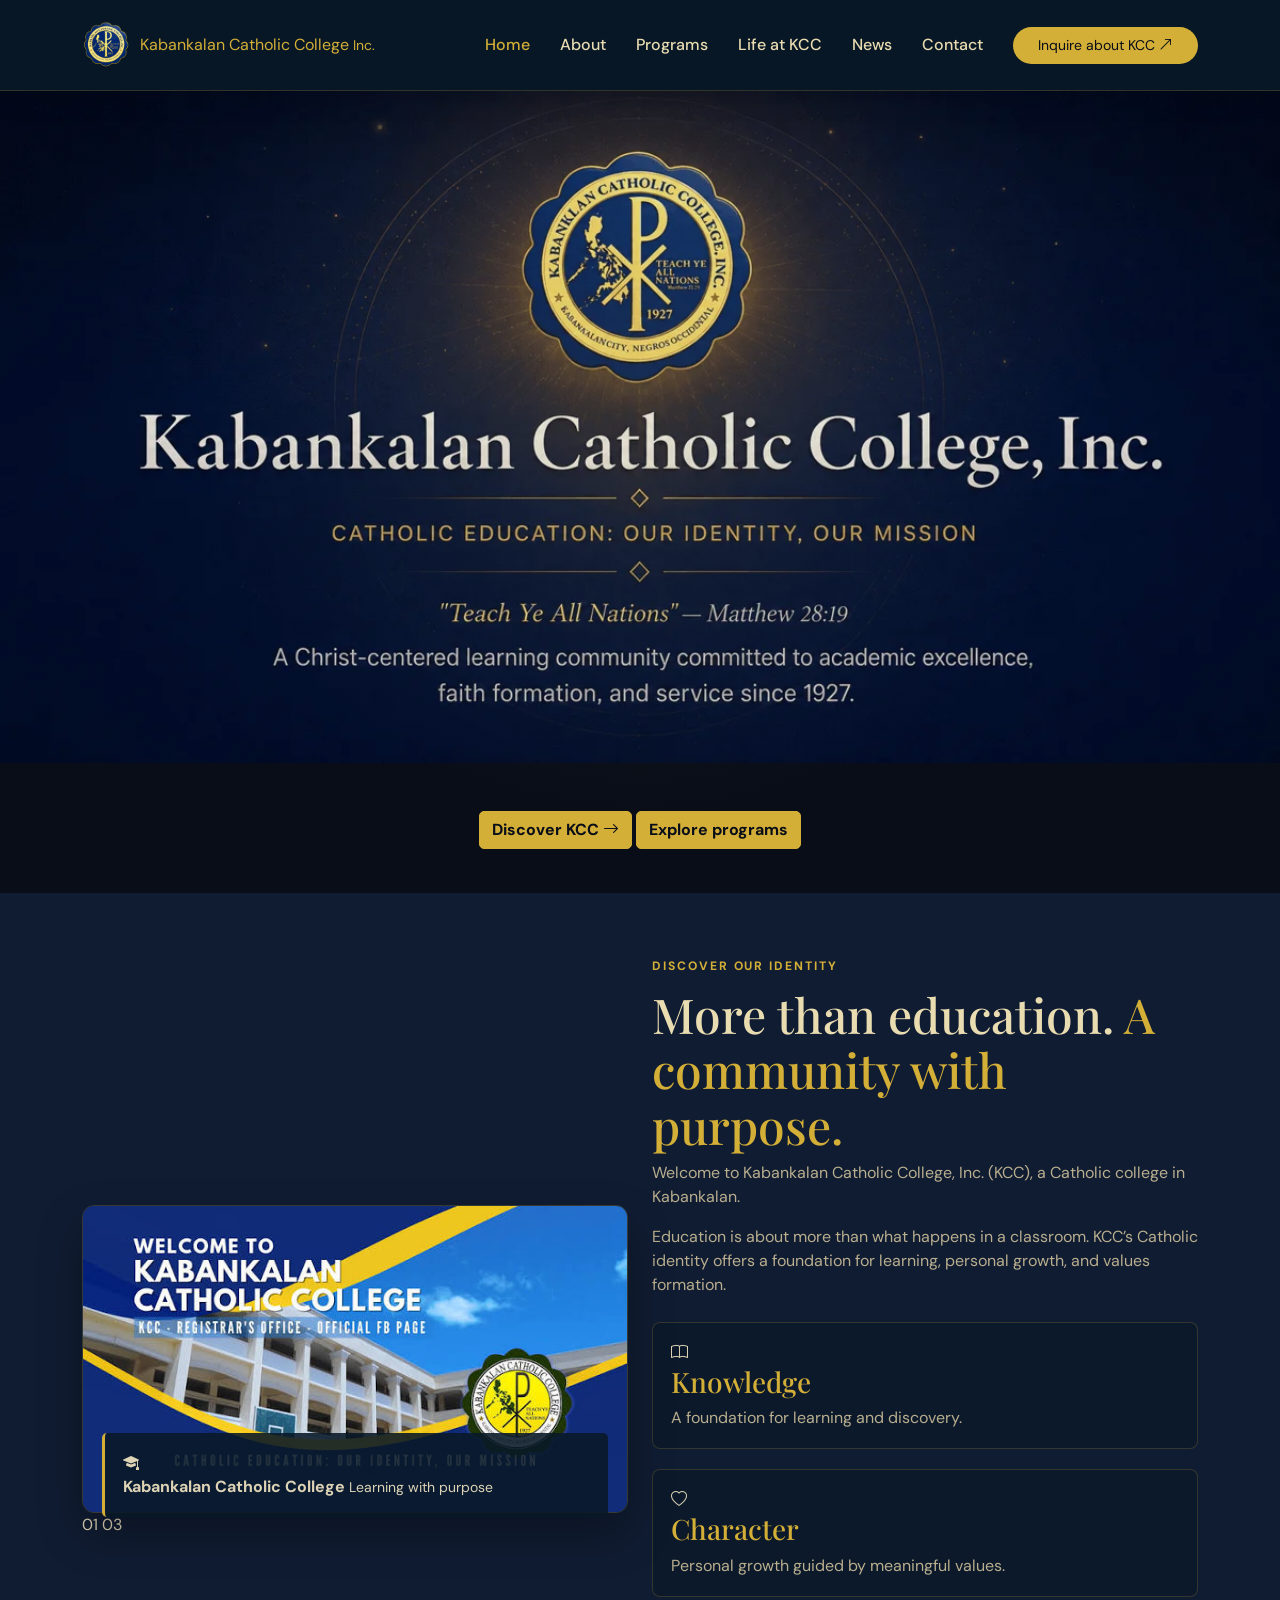
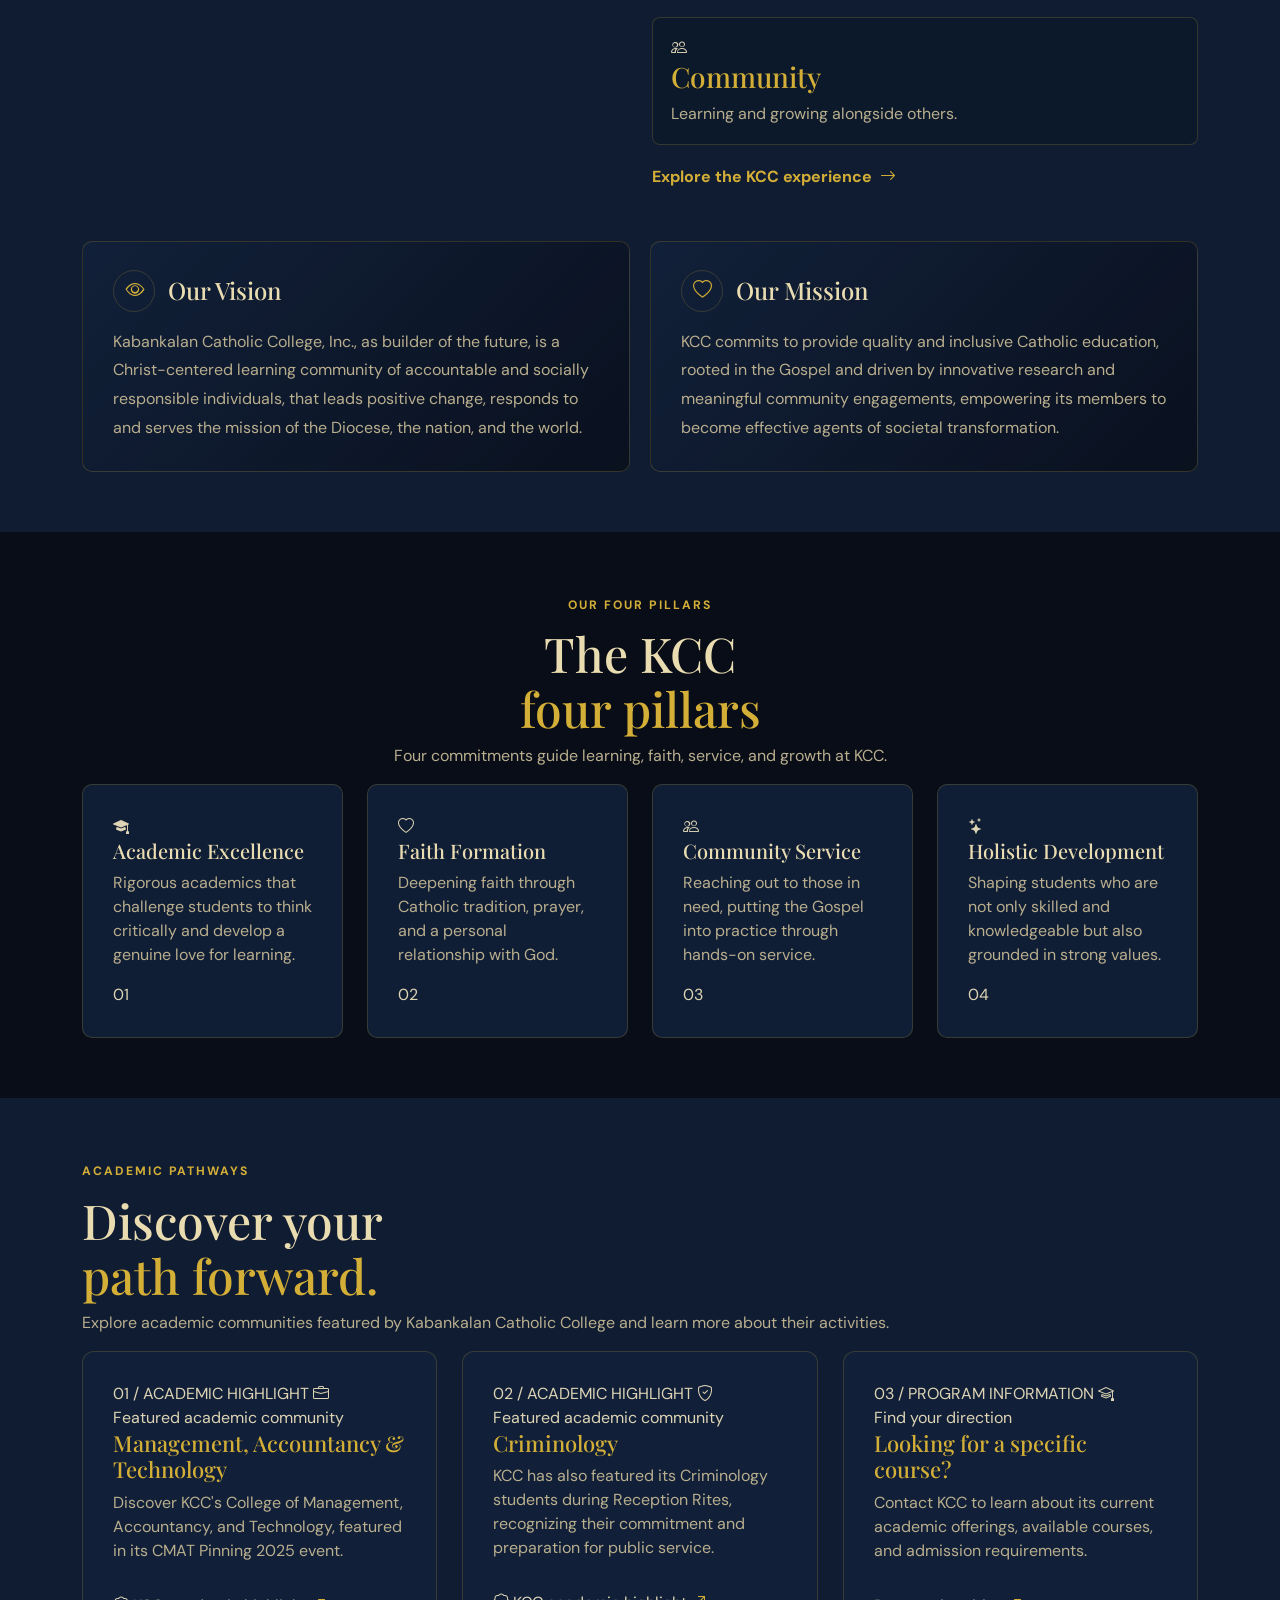
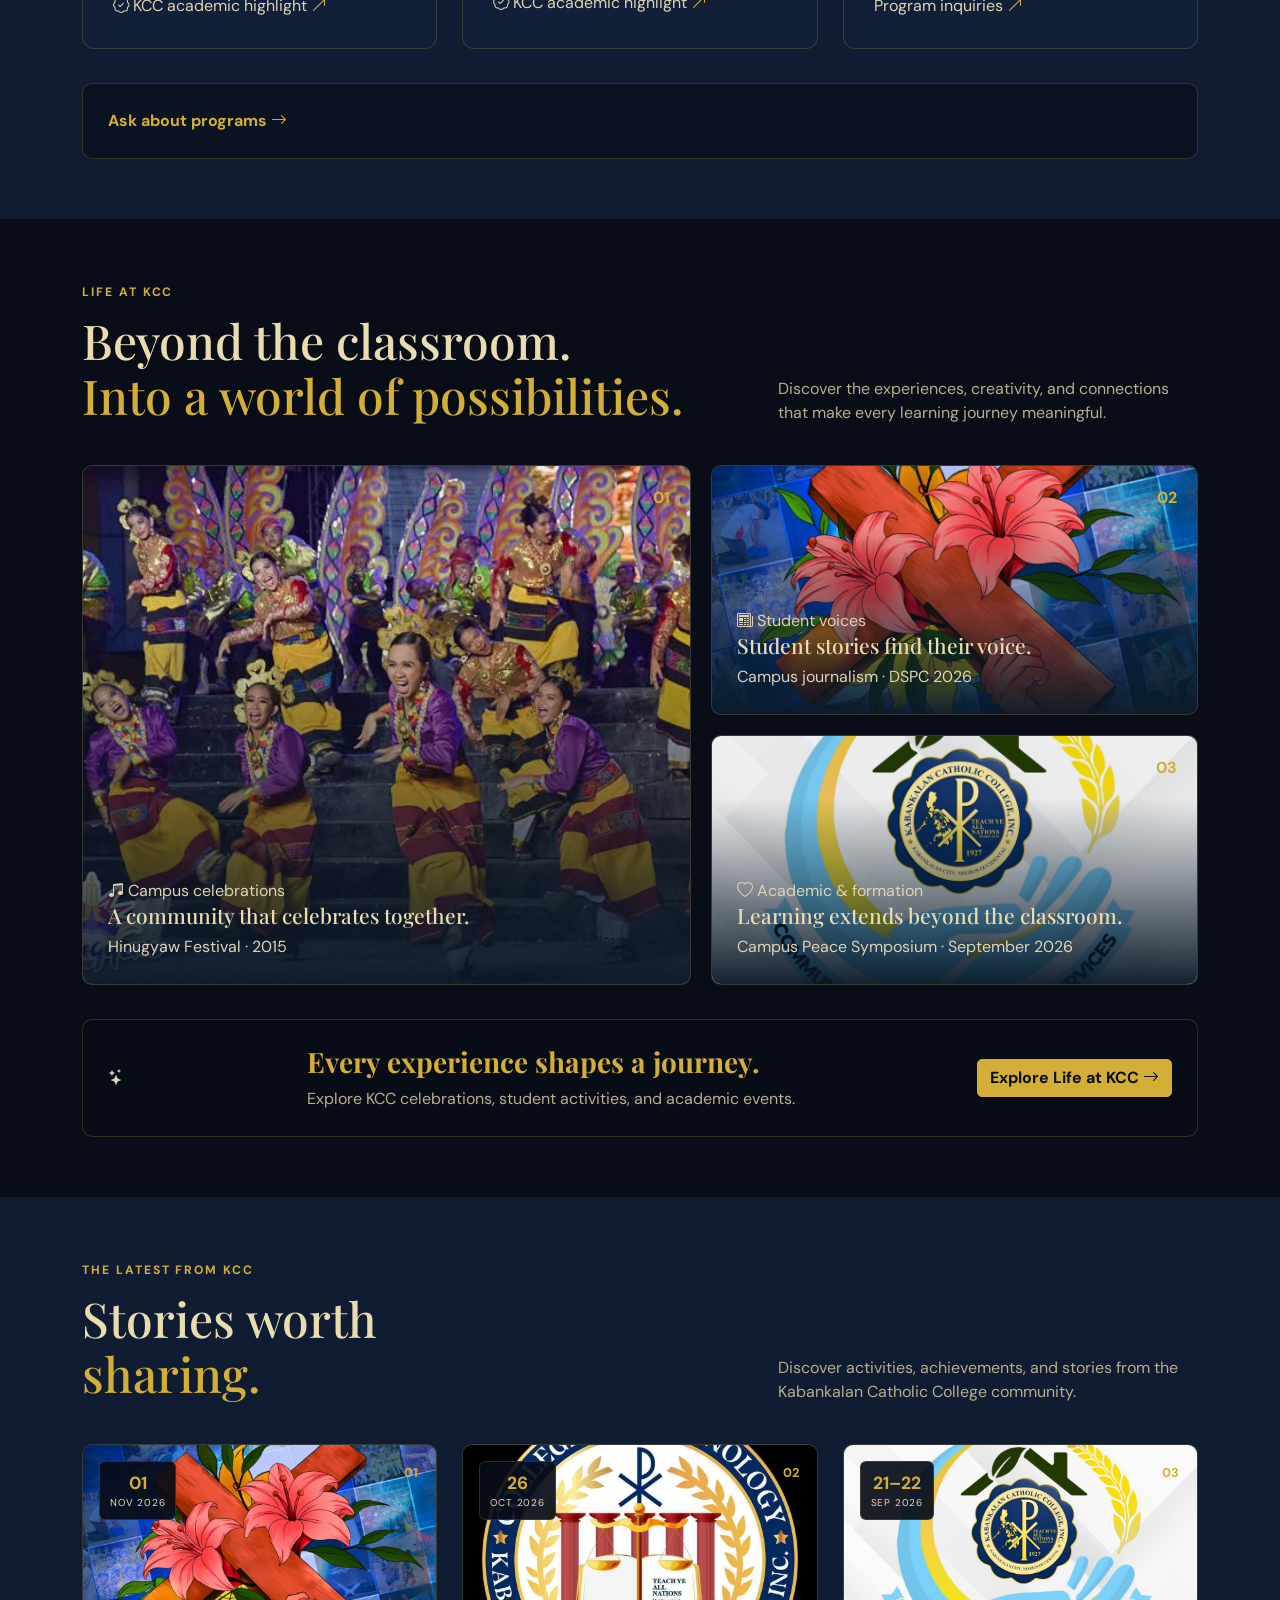
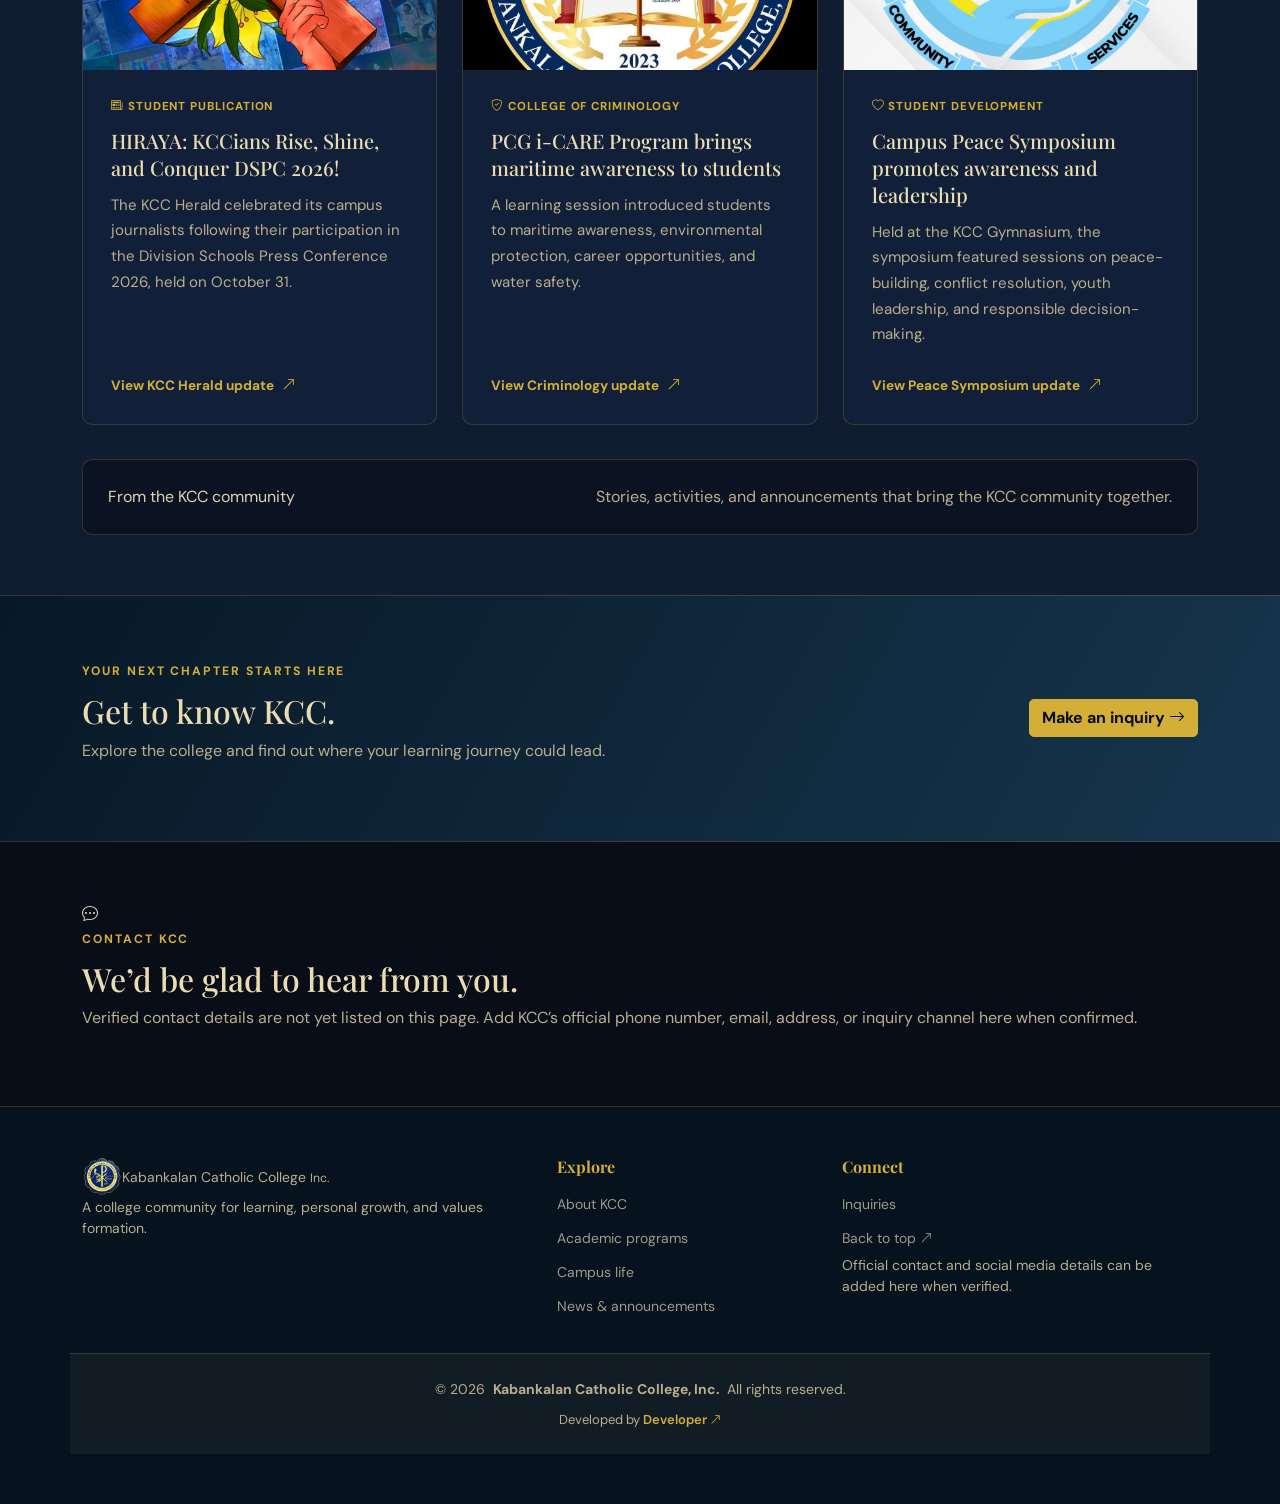
==== index.html @ 5fbdeac2 "first commit" ====
<!DOCTYPE html>
<html lang="en">

<head>
  <meta charset="utf-8">
  <meta name="viewport" content="width=device-width, initial-scale=1">

  <meta name="description" content="Discover Kabankalan Catholic College, Inc. and learn more about its academic community, campus life, and opportunities.">
  <meta name="theme-color" content="#080d18">

  <title>Kabankalan Catholic College, Inc. | KCC</title>

  <!-- KCC Branding -->
  <link href="assets/img/kcc-logo.png" rel="icon" type="image/png">
  <link href="assets/img/apple-touch-icon.png" rel="apple-touch-icon">

  <!-- Google Fonts -->
  <link rel="preconnect" href="https://fonts.googleapis.com">
  <link rel="preconnect" href="https://fonts.gstatic.com" crossorigin>
  <link href="https://fonts.googleapis.com/css2?family=DM+Sans:wght@400;500;600;700&family=Playfair+Display:wght@500;600;700&display=swap" rel="stylesheet">

  <!-- Vendor CSS -->
  <link href="assets/vendor/bootstrap/css/bootstrap.min.css" rel="stylesheet">
  <link href="assets/vendor/bootstrap-icons/bootstrap-icons.css" rel="stylesheet">
  <link href="assets/vendor/aos/aos.css" rel="stylesheet">
  <link href="assets/vendor/glightbox/css/glightbox.min.css" rel="stylesheet">
  <link href="assets/vendor/swiper/swiper-bundle.min.css" rel="stylesheet">

  <!-- Main and KCC Custom CSS -->
  <link href="assets/css/main.css" rel="stylesheet">
  <link href="assets/css/kcc-custom.css" rel="stylesheet">
</head>

<body class="index-page">

  <!-- =========================
       HEADER / NAVIGATION
  ========================== -->
  <header id="header" class="header d-flex align-items-center sticky-top">
    <div class="container-xl d-flex align-items-center">

      <a href="#hero" class="logo d-flex align-items-center me-auto" aria-label="KCC home">
        <img
          src="assets/img/kcc-logo.png"
          alt="Kabankalan Catholic College seal"
          class="brand-logo"
        >

        <span class="brand-name">
          Kabankalan Catholic College
          <small>Inc.</small>
        </span>
      </a>

      <nav id="navmenu" class="navmenu" aria-label="Main navigation">

        <ul>
          <li><a href="#hero" class="active">Home</a></li>
          <li><a href="#about">About</a></li>
          <li><a href="#programs">Programs</a></li>
          <li><a href="events.html">Life at KCC</a></li>
          <li><a href="#news">News</a></li>
          <li><a href="#contact">Contact</a></li>
        </ul>

        <button
          class="mobile-nav-toggle d-xl-none bi bi-list"
          type="button"
          aria-label="Toggle navigation"
        ></button>

      </nav>

      <a class="btn-getstarted" href="#contact">
        Inquire about KCC
        <i class="bi bi-arrow-up-right"></i>
      </a>

    </div>
  </header>


  <main>

    <!-- =========================
         HERO SECTION
    ========================== -->
    <section id="hero" class="hero kcc-hero dark-background">

      <div class="container kcc-hero-inner">
        <span class="visually-hidden">Kabankalan Catholic College, Inc. official identity and mission banner.</span>

        <!-- Custom animation handles the button entrance -->
        <div class="kcc-hero-bottom">

          <div class="hero-actions">

            <a class="btn btn-gold" href="#about">
              Discover KCC
              <i class="bi bi-arrow-right"></i>
            </a>

            <a class="btn btn-outline-light" href="#programs">
              Explore programs
            </a>

          </div>

        </div>

      </div>

    </section>


    <!-- =========================
         ABOUT KCC
    ========================== -->
    <section id="about" class="section about-section">

      <div class="container">

        <div class="about-layout row align-items-center gy-5">

          <!-- LEFT: KCC IMAGE -->
          <div
            class="col-lg-6"
            data-aos="fade-right"
            data-aos-duration="1000"
          >

            <div class="about-visual">

              <div class="about-visual-glow"></div>

              <div class="about-visual-frame">

                <img
                  src="assets/img/about.jpg"
                  alt="Kabankalan Catholic College promotional artwork"
                  class="about-visual-image"
                  loading="lazy"
                >

              </div>

              <div class="about-visual-caption">

                <span class="about-caption-icon">
                  <i class="bi bi-mortarboard-fill"></i>
                </span>

                <div>
                  <strong>Kabankalan Catholic College</strong>
                  <small>Learning with purpose</small>
                </div>

              </div>

              <div class="about-visual-index">
                <span>01</span>
                <span class="about-index-line"></span>
                <span>03</span>
              </div>

            </div>

          </div>


          <!-- RIGHT: ABOUT CONTENT -->
          <div
            class="col-lg-6"
            data-aos="fade-left"
            data-aos-duration="1000"
            data-aos-delay="150"
          >

            <div class="about-content">

              <span class="section-kicker">
                Discover our identity
              </span>

              <h2 class="section-heading about-main-heading">
                More than education.
                <span>A community with purpose.</span>
              </h2>

              <p class="about-lead">
                Welcome to Kabankalan Catholic College, Inc. (KCC),
                a Catholic college in Kabankalan.
              </p>

              <p class="body-copy">
                Education is about more than what happens in a classroom.
                KCC’s Catholic identity offers a foundation for learning,
                personal growth, and values formation.
              </p>

              <div class="about-divider"></div>

              <div class="about-points">

                <div class="about-point">
                  <span class="about-point-icon">
                    <i class="bi bi-book"></i>
                  </span>

                  <div>
                    <h3>Knowledge</h3>
                    <p>A foundation for learning and discovery.</p>
                  </div>
                </div>

                <div class="about-point">
                  <span class="about-point-icon">
                    <i class="bi bi-heart"></i>
                  </span>

                  <div>
                    <h3>Character</h3>
                    <p>Personal growth guided by meaningful values.</p>
                  </div>
                </div>

                <div class="about-point">
                  <span class="about-point-icon">
                    <i class="bi bi-people"></i>
                  </span>

                  <div>
                    <h3>Community</h3>
                    <p>Learning and growing alongside others.</p>
                  </div>
                </div>

              </div>

              <a class="about-discover-link" href="#why-kcc">
                Explore the KCC experience
                <span><i class="bi bi-arrow-right"></i></span>
              </a>

            </div>

          </div>

        </div>

        <div class="mission-vision-grid" data-aos="fade-up">
          <article class="mission-vision-card">
            <div class="mission-vision-heading">
              <span class="mission-vision-icon" aria-hidden="true">
                <i class="bi bi-eye"></i>
              </span>
              <h3>Our Vision</h3>
            </div>
            <p>
              Kabankalan Catholic College, Inc., as builder of the future, is a Christ-centered learning community of accountable and socially responsible individuals, that leads positive change, responds to and serves the mission of the Diocese, the nation, and the world.
            </p>
          </article>

          <article class="mission-vision-card">
            <div class="mission-vision-heading">
              <span class="mission-vision-icon" aria-hidden="true">
                <i class="bi bi-heart"></i>
              </span>
              <h3>Our Mission</h3>
            </div>
            <p>
              KCC commits to provide quality and inclusive Catholic education, rooted in the Gospel and driven by innovative research and meaningful community engagements, empowering its members to become effective agents of societal transformation.
            </p>
          </article>
        </div>

      </div>

    </section>


    <!-- =========================
         WHY CHOOSE KCC
    ========================== -->
    <section id="why-kcc" class="section why-section">

      <div class="container">

        <div class="section-intro text-center" data-aos="fade-up">

          <span class="section-kicker">Our four pillars</span>

          <h2 class="section-heading">
            The KCC
            <span>four pillars</span>
          </h2>

          <p>
            Four commitments guide learning, faith, service, and growth at KCC.
          </p>

        </div>

        <div class="row g-4">

          <div class="col-md-6 col-lg-3" data-aos="fade-up" data-aos-delay="0">

            <article class="value-card">

              <span class="value-icon">
                <i class="bi bi-mortarboard-fill"></i>
              </span>

              <h3>Academic Excellence</h3>

              <p>
                Rigorous academics that challenge students to think critically and develop a genuine love for learning.
              </p>

              <span class="card-index">01</span>

            </article>

          </div>


          <div class="col-md-6 col-lg-3" data-aos="fade-up" data-aos-delay="100">

            <article class="value-card">

              <span class="value-icon">
                <i class="bi bi-heart"></i>
              </span>

              <h3>Faith Formation</h3>

              <p>
                Deepening faith through Catholic tradition, prayer, and a personal relationship with God.
              </p>

              <span class="card-index">02</span>

            </article>

          </div>


          <div class="col-md-6 col-lg-3" data-aos="fade-up" data-aos-delay="200">

            <article class="value-card">

              <span class="value-icon">
                <i class="bi bi-people"></i>
              </span>

              <h3>Community Service</h3>

              <p>
                Reaching out to those in need, putting the Gospel into practice through hands-on service.
              </p>

              <span class="card-index">03</span>

            </article>

          </div>


          <div class="col-md-6 col-lg-3" data-aos="fade-up" data-aos-delay="300">

            <article class="value-card">

              <span class="value-icon">
                <i class="bi bi-stars"></i>
              </span>

              <h3>Holistic Development</h3>

              <p>
                Shaping students who are not only skilled and knowledgeable but also grounded in strong values.
              </p>

              <span class="card-index">04</span>

            </article>

          </div>

        </div>

      </div>

    </section>


    <!-- =========================
         ACADEMIC PROGRAMS
    ========================== -->
    <section id="programs" class="section programs-section">

      <div class="container">

        <div class="programs-heading" data-aos="fade-up">

          <div>
            <span class="section-kicker">Academic pathways</span>

            <h2 class="section-heading">
              Discover your
              <span>path forward.</span>
            </h2>
          </div>

          <p>
            Explore academic communities featured by Kabankalan
            Catholic College and learn more about their activities.
          </p>

        </div>

        <div class="program-showcase">

          <!-- CMAT -->
          <article
            class="program-card program-card-featured"
            data-aos="fade-up"
          >

            <div class="program-card-top">
              <span class="program-number">01 / ACADEMIC HIGHLIGHT</span>

              <span class="program-card-icon">
                <i class="bi bi-briefcase"></i>
              </span>
            </div>

            <div class="program-card-content">
              <span class="program-label">Featured academic community</span>

              <h3>
                Management, Accountancy
                <span>&amp; Technology</span>
              </h3>

              <p>
                Discover KCC's College of Management, Accountancy,
                and Technology, featured in its CMAT Pinning 2025 event.
              </p>
            </div>

            <div class="program-card-bottom">
              <span class="program-status">
                <i class="bi bi-patch-check"></i>
                KCC academic highlight
              </span>

              <a href="#contact" aria-label="Ask about CMAT">
                <i class="bi bi-arrow-up-right"></i>
              </a>
            </div>

          </article>


          <!-- CRIMINOLOGY -->
          <article
            class="program-card"
            data-aos="fade-up"
            data-aos-delay="120"
          >

            <div class="program-card-top">
              <span class="program-number">02 / ACADEMIC HIGHLIGHT</span>

              <span class="program-card-icon">
                <i class="bi bi-shield-check"></i>
              </span>
            </div>

            <div class="program-card-content">
              <span class="program-label">Featured academic community</span>

              <h3>Criminology</h3>

              <p>
                KCC has also featured its Criminology students
                during Reception Rites, recognizing their commitment
                and preparation for public service.
              </p>
            </div>

            <div class="program-card-bottom">
              <span class="program-status">
                <i class="bi bi-patch-check"></i>
                KCC academic highlight
              </span>

              <a href="#contact" aria-label="Ask about Criminology">
                <i class="bi bi-arrow-up-right"></i>
              </a>
            </div>

          </article>


          <!-- INQUIRY -->
          <article
            class="program-card program-card-inquiry"
            data-aos="fade-up"
            data-aos-delay="240"
          >

            <div class="program-card-top">
              <span class="program-number">03 / PROGRAM INFORMATION</span>

              <span class="program-card-icon">
                <i class="bi bi-mortarboard"></i>
              </span>
            </div>

            <div class="program-card-content">
              <span class="program-label">Find your direction</span>

              <h3>
                Looking for a
                <span>specific course?</span>
              </h3>

              <p>
                Contact KCC to learn about its current academic
                offerings, available courses, and admission requirements.
              </p>
            </div>

            <div class="program-card-bottom">
              <span class="program-status">Program inquiries</span>

              <a href="#contact" aria-label="Inquire about KCC programs">
                <i class="bi bi-arrow-up-right"></i>
              </a>
            </div>

          </article>

        </div>

        <div class="programs-footer" data-aos="fade-up">

          <a href="#contact" class="programs-contact-link">
            Ask about programs
            <i class="bi bi-arrow-right"></i>
          </a>

        </div>

      </div>

    </section>


    <!-- =========================
         CAMPUS LIFE
    ========================== -->
    <section id="campus-life" class="section campus-section">

      <div class="container">

        <div class="campus-heading" data-aos="fade-up">

          <div>
            <span class="section-kicker">Life at KCC</span>

            <h2 class="section-heading">
              Beyond the classroom.
              <span>Into a world of possibilities.</span>
            </h2>
          </div>

          <p>
            Discover the experiences, creativity, and connections
            that make every learning journey meaningful.
          </p>

        </div>

        <div class="campus-gallery">

          <!-- FEATURED IMAGE -->
          <figure
            class="campus-photo campus-photo-large"
            data-aos="fade-up"
          >

            <img
              src="assets/img/event/Hinugyaw.jpg"
              alt="KCC students performing at Hinugyaw Festival 2015"
              loading="lazy"
            >

            <div class="campus-photo-overlay"></div>

            <div class="campus-photo-content">

              <span class="campus-photo-category">
                <i class="bi bi-music-note-beamed"></i>
                Campus celebrations
              </span>

              <h3>A community that celebrates together.</h3>

              <span class="campus-photo-note">
                Hinugyaw Festival · 2015
              </span>

            </div>

            <span class="campus-photo-number">01</span>

          </figure>


          <!-- SECOND IMAGE -->
          <figure
            class="campus-photo"
            data-aos="fade-up"
            data-aos-delay="120"
          >

            <img
              src="assets/img/event/KCCHERALD.jpg"
              alt="KCC Herald student journalism feature artwork"
              loading="lazy"
            >

            <div class="campus-photo-overlay"></div>

            <div class="campus-photo-content">

              <span class="campus-photo-category">
                <i class="bi bi-newspaper"></i>
                Student voices
              </span>

              <h3>Student stories find their voice.</h3>

              <span class="campus-photo-note">
                Campus journalism · DSPC 2026
              </span>

            </div>

            <span class="campus-photo-number">02</span>

          </figure>


          <!-- THIRD IMAGE -->
          <figure
            class="campus-photo"
            data-aos="fade-up"
            data-aos-delay="240"
          >

            <img
              src="assets/img/event/PeaceSymposium.jpg"
              alt="KCC Campus Peace Symposium event artwork"
              loading="lazy"
            >

            <div class="campus-photo-overlay"></div>

            <div class="campus-photo-content">

              <span class="campus-photo-category">
                <i class="bi bi-heart"></i>
                Academic &amp; formation
              </span>

              <h3>Learning extends beyond the classroom.</h3>

              <span class="campus-photo-note">
                Campus Peace Symposium · September 2026
              </span>

            </div>

            <span class="campus-photo-number">03</span>

          </figure>

        </div>


        <div class="campus-footer" data-aos="fade-up">

          <div class="campus-footer-icon">
            <i class="bi bi-stars"></i>
          </div>

          <div>
            <h3>Every experience shapes a journey.</h3>

            <p>
              Explore KCC celebrations, student activities, and academic events.
            </p>
          </div>
          <a class="btn btn-gold campus-events-link" href="events.html">
            Explore Life at KCC
            <i class="bi bi-arrow-right"></i>
          </a>

        </div>

      </div>

    </section>


    <!-- =========================
         KCC NEWS & ANNOUNCEMENTS
    ========================== -->
    <section id="news" class="section news-section">

      <div class="container">

        <div class="news-heading" data-aos="fade-up">

          <div>
            <span class="section-kicker">The latest from KCC</span>

            <h2 class="section-heading">
              Stories worth
              <span>sharing.</span>
            </h2>
          </div>

          <p>
            Discover activities, achievements, and stories
            from the Kabankalan Catholic College community.
          </p>

        </div>


        <div class="news-grid">

          <!-- FEATURED NEWS: DSPC 2026 -->
          <article
            class="news-story news-story-featured"
            data-aos="fade-up"
          >

            <div class="news-story-image">

              <img
                src="assets/img/event/KCCHERALD.jpg"
                alt="KCC campus journalism activity"
                loading="lazy"
              >

            </div>

            <div class="news-story-overlay"></div>

            <span class="news-date">
              <strong>01</strong>
              <small>NOV 2026</small>
            </span>

            <div class="news-story-content">

              <span class="news-category">
                <i class="bi bi-newspaper"></i>
                Student publication
              </span>

              <h3>
                HIRAYA: KCCians Rise, Shine, and Conquer DSPC 2026!
              </h3>

              <p>
                The KCC Herald celebrated its campus journalists
                following their participation in the Division
                Schools Press Conference 2026, held on October 31.
              </p>

              <a
                href="https://www.facebook.com/thekccherald"
                target="_blank"
                rel="noopener noreferrer"
                class="news-read-link"
              >
                View KCC Herald update
                <i class="bi bi-arrow-up-right"></i>
              </a>

            </div>

            <span class="news-story-number">01</span>

          </article>


          <!-- PCG I-CARE -->
          <article
            class="news-story news-story-small"
            data-aos="fade-up"
            data-aos-delay="120"
          >

            <div class="news-story-image">

              <img
                src="assets/img/event/Criminology.jpg"
                alt="KCC College of Criminology activity"
                loading="lazy"
              >

            </div>

            <div class="news-story-overlay"></div>

            <span class="news-date">
              <strong>26</strong>
              <small>OCT 2026</small>
            </span>

            <div class="news-story-content">

              <span class="news-category">
                <i class="bi bi-shield-check"></i>
                College of Criminology
              </span>

              <h3>
                PCG i-CARE Program brings maritime awareness to students
              </h3>

              <p>
                A learning session introduced students to maritime
                awareness, environmental protection, career opportunities,
                and water safety.
              </p>

              <a
                href="https://www.facebook.com/share/p/18pWQpgUuE/"
                target="_blank"
                rel="noopener noreferrer"
                class="news-read-link"
              >
                View Criminology update
                <i class="bi bi-arrow-up-right"></i>
              </a>

            </div>

            <span class="news-story-number">02</span>

          </article>


          <!-- CAMPUS PEACE SYMPOSIUM -->
          <article
            class="news-story news-story-editorial"
            data-aos="fade-up"
            data-aos-delay="240"
          >

            <div class="news-story-image">

              <img
                src="assets/img/event/PeaceSymposium.jpg"
                alt="KCC Campus Peace Symposium"
                loading="lazy"
              >

            </div>

            <div class="news-story-overlay"></div>

            <span class="news-date">
              <strong>21–22</strong>
              <small>SEP 2026</small>
            </span>

            <div class="news-story-content">

              <span class="news-category">
                <i class="bi bi-heart"></i>
                Student development
              </span>

              <h3>
                Campus Peace Symposium promotes awareness and leadership
              </h3>

              <p>
                Held at the KCC Gymnasium, the symposium featured
                sessions on peace-building, conflict resolution,
                youth leadership, and responsible decision-making.
              </p>

              <a
                href="https://www.facebook.com/share/p/1FNXZFG8wu/"
                target="_blank"
                rel="noopener noreferrer"
                class="news-read-link"
              >
                View Peace Symposium update
                <i class="bi bi-arrow-up-right"></i>
              </a>

            </div>

            <span class="news-story-number">03</span>

          </article>

        </div>


        <div class="news-bottom" data-aos="fade-up">

          <div class="news-bottom-label">
            <span class="news-bottom-dot"></span>
            <span>From the KCC community</span>
          </div>

          <p>
            Stories, activities, and announcements that bring
            the KCC community together.
          </p>

        </div>

      </div>

    </section>


    <!-- =========================
         INQUIRY BANNER
    ========================== -->
    <section class="inquiry-band">

      <div
        class="container d-lg-flex align-items-center justify-content-between"
        data-aos="fade-up"
      >

        <div>
          <span class="section-kicker">
            Your next chapter starts here
          </span>

          <h2>Get to know KCC.</h2>

          <p>
            Explore the college and find out where your
            learning journey could lead.
          </p>
        </div>

        <a class="btn btn-gold" href="#contact">
          Make an inquiry
          <i class="bi bi-arrow-right"></i>
        </a>

      </div>

    </section>


    <!-- =========================
         CONTACT
    ========================== -->
    <section id="contact" class="section contact-section">

      <div class="container">

        <div class="contact-card" data-aos="fade-up">

          <div class="contact-icon">
            <i class="bi bi-chat-dots"></i>
          </div>

          <div>
            <span class="section-kicker">Contact KCC</span>

            <h2>We’d be glad to hear from you.</h2>

            <p>
              Verified contact details are not yet listed on this page.
              Add KCC’s official phone number, email, address, or
              inquiry channel here when confirmed.
            </p>
          </div>

        </div>

      </div>

    </section>

  </main>


  <!-- =========================
       FOOTER
  ========================== -->
  <footer id="footer" class="footer kcc-footer">

    <div class="container footer-top">

      <div class="row gy-4">

        <div class="col-lg-5 col-md-6">

          <a
            href="#hero"
            class="logo d-flex align-items-center footer-brand"
            aria-label="KCC home"
          >

            <img
              src="assets/img/kcc-logo.png"
              alt="Kabankalan Catholic College seal"
              class="brand-logo"
            >

            <span class="brand-name">
              Kabankalan Catholic College
              <small>Inc.</small>
            </span>

          </a>

          <p class="footer-intro">
            A college community for learning, personal growth,
            and values formation.
          </p>

        </div>


        <div class="col-lg-3 col-md-6 footer-links">

          <h4>Explore</h4>

          <ul>
            <li><a href="#about">About KCC</a></li>
            <li><a href="#programs">Academic programs</a></li>
            <li><a href="#campus-life">Campus life</a></li>
            <li><a href="#news">News &amp; announcements</a></li>
          </ul>

        </div>


        <div class="col-lg-4 col-md-6 footer-links">

          <h4>Connect</h4>

          <ul>
            <li><a href="#contact">Inquiries</a></li>
            <li>
              <a href="#hero">
                Back to top
                <i class="bi bi-arrow-up-right"></i>
              </a>
            </li>
          </ul>

          <p class="footer-contact-note">
            Official contact and social media details can be added
            here when verified.
          </p>

        </div>

      </div>

    </div>


    
<div class="container copyright text-center">

  <p>
    ©
    <span id="copyright-year">2026</span>
    <strong class="px-1">
      Kabankalan Catholic College, Inc.
    </strong>
    All rights reserved.
  </p>

  <p class="developer-credit">
    Developed by
    <a
      href=" https://jungiedepillo-debug.github.io/Depillo-Project-1/"
      target="_blank"
      rel="noopener noreferrer"
      aria-label="Visit the developer's portfolio"
    >
      Developer <i class="bi bi-arrow-up-right"></i>
    </a>
  </p>

</div>

  </footer>


  <!-- Scroll to Top -->
  <a
    href="#hero"
    id="scroll-top"
    class="scroll-top d-flex align-items-center justify-content-center"
    aria-label="Back to top"
  >
    <i class="bi bi-arrow-up-short"></i>
  </a>


  <!-- Preloader -->
  <div id="preloader" aria-hidden="true"></div>


  <!-- Vendor JS -->
  <script src="assets/vendor/bootstrap/js/bootstrap.bundle.min.js"></script>
  <script src="assets/vendor/aos/aos.js"></script>
  <script src="assets/vendor/glightbox/js/glightbox.min.js"></script>
  <script src="assets/vendor/purecounter/purecounter_vanilla.js"></script>
  <script src="assets/vendor/swiper/swiper-bundle.min.js"></script>

  <!-- Main JS -->
  <script src="assets/js/main.js"></script>

</body>
</html>
---- assets/css/main.css ----
/**
* Template Name: Mentor
* Template URL: https://bootstrapmade.com/mentor-free-education-bootstrap-theme/
* Updated: Jul 07 2025 with Bootstrap v5.3.7
* Author: BootstrapMade.com
* License: https://bootstrapmade.com/license/
*/

/*--------------------------------------------------------------
# Font & Color Variables
# Help: https://bootstrapmade.com/color-system/
--------------------------------------------------------------*/
/* Fonts */
:root {
  --default-font: "Open Sans",  system-ui, -apple-system, "Segoe UI", Roboto, "Helvetica Neue", Arial, "Noto Sans", "Liberation Sans", sans-serif, "Apple Color Emoji", "Segoe UI Emoji", "Segoe UI Symbol", "Noto Color Emoji";
  --heading-font: "Raleway",  sans-serif;
  --nav-font: "Poppins",  sans-serif;
}

/* Global Colors - The following color variables are used throughout the website. Updating them here will change the color scheme of the entire website */
:root { 
  --background-color: #ffffff; /* Background color for the entire website, including individual sections */
  --default-color: #444444; /* Default color used for the majority of the text content across the entire website */
  --heading-color: #37423b; /* Color for headings, subheadings and title throughout the website */
  --accent-color: #5fcf80; /* Accent color that represents your brand on the website. It's used for buttons, links, and other elements that need to stand out */
  --surface-color: #ffffff; /* The surface color is used as a background of boxed elements within sections, such as cards, icon boxes, or other elements that require a visual separation from the global background. */
  --contrast-color: #ffffff; /* Contrast color for text, ensuring readability against backgrounds of accent, heading, or default colors. */
}

/* Nav Menu Colors - The following color variables are used specifically for the navigation menu. They are separate from the global colors to allow for more customization options */
:root {
  --nav-color: #272828;  /* The default color of the main navmenu links */
  --nav-hover-color: #5fcf80; /* Applied to main navmenu links when they are hovered over or active */
  --nav-mobile-background-color: #ffffff; /* Used as the background color for mobile navigation menu */
  --nav-dropdown-background-color: #ffffff; /* Used as the background color for dropdown items that appear when hovering over primary navigation items */
  --nav-dropdown-color: #272828; /* Used for navigation links of the dropdown items in the navigation menu. */
  --nav-dropdown-hover-color: #5fcf80; /* Similar to --nav-hover-color, this color is applied to dropdown navigation links when they are hovered over. */
}

/* Color Presets - These classes override global colors when applied to any section or element, providing reuse of the sam color scheme. */

.light-background {
  --background-color: #f9f9f9;
  --surface-color: #ffffff;
}

.dark-background {
  --background-color: #060606;
  --default-color: #ffffff;
  --heading-color: #ffffff;
  --surface-color: #252525;
  --contrast-color: #ffffff;
}

/* Smooth scroll */
:root {
  scroll-behavior: smooth;
}

/*--------------------------------------------------------------
# General Styling & Shared Classes
--------------------------------------------------------------*/
body {
  color: var(--default-color);
  background-color: var(--background-color);
  font-family: var(--default-font);
}

a {
  color: var(--accent-color);
  text-decoration: none;
  transition: 0.3s;
}

a:hover {
  color: color-mix(in srgb, var(--accent-color), transparent 25%);
  text-decoration: none;
}

h1,
h2,
h3,
h4,
h5,
h6 {
  color: var(--heading-color);
  font-family: var(--heading-font);
}

/* Email Form Messages
------------------------------*/
.email-form .error-message {
  display: none;
  background: #df1529;
  color: #ffffff;
  text-align: left;
  padding: 15px;
  margin-bottom: 24px;
  font-weight: 600;
}

.email-form .sent-message {
  display: none;
  color: #ffffff;
  background: #059652;
  text-align: center;
  padding: 15px;
  margin-bottom: 24px;
  font-weight: 600;
}

.email-form .loading {
  display: none;
  background: var(--surface-color);
  text-align: center;
  padding: 15px;
  margin-bottom: 24px;
}

.email-form .loading:before {
  content: "";
  display: inline-block;
  border-radius: 50%;
  width: 24px;
  height: 24px;
  margin: 0 10px -6px 0;
  border: 3px solid var(--accent-color);
  border-top-color: var(--surface-color);
  animation: email-form-loading 1s linear infinite;
}

@keyframes email-form-loading {
  0% {
    transform: rotate(0deg);
  }

  100% {
    transform: rotate(360deg);
  }
}

/* Pulsating Play Button
------------------------------*/
.pulsating-play-btn {
  width: 94px;
  height: 94px;
  background: radial-gradient(var(--accent-color) 50%, color-mix(in srgb, var(--accent-color), transparent 75%) 52%);
  border-radius: 50%;
  display: block;
  position: relative;
  overflow: hidden;
}

.pulsating-play-btn:before {
  content: "";
  position: absolute;
  width: 120px;
  height: 120px;
  animation-delay: 0s;
  animation: pulsate-play-btn 2s;
  animation-direction: forwards;
  animation-iteration-count: infinite;
  animation-timing-function: steps;
  opacity: 1;
  border-radius: 50%;
  border: 5px solid color-mix(in srgb, var(--accent-color), transparent 30%);
  top: -15%;
  left: -15%;
  background: rgba(198, 16, 0, 0);
}

.pulsating-play-btn:after {
  content: "";
  position: absolute;
  left: 50%;
  top: 50%;
  transform: translateX(-40%) translateY(-50%);
  width: 0;
  height: 0;
  border-top: 10px solid transparent;
  border-bottom: 10px solid transparent;
  border-left: 15px solid #fff;
  z-index: 100;
  transition: all 400ms cubic-bezier(0.55, 0.055, 0.675, 0.19);
}

.pulsating-play-btn:hover:before {
  content: "";
  position: absolute;
  left: 50%;
  top: 50%;
  transform: translateX(-40%) translateY(-50%);
  width: 0;
  height: 0;
  border: none;
  border-top: 10px solid transparent;
  border-bottom: 10px solid transparent;
  border-left: 15px solid #fff;
  z-index: 200;
  animation: none;
  border-radius: 0;
}

.pulsating-play-btn:hover:after {
  border-left: 15px solid var(--accent-color);
  transform: scale(20);
}

@keyframes pulsate-play-btn {
  0% {
    transform: scale(0.6, 0.6);
    opacity: 1;
  }

  100% {
    transform: scale(1, 1);
    opacity: 0;
  }
}

/*--------------------------------------------------------------
# Global Header
--------------------------------------------------------------*/
.header {
  color: var(--default-color);
  background-color: var(--background-color);
  padding: 15px 0;
  transition: all 0.5s;
  z-index: 997;
}

.header .logo {
  line-height: 1;
}

.header .logo img {
  max-height: 36px;
  margin-right: 8px;
}

.header .logo h1 {
  font-weight: 700;
  font-size: 30px;
  margin: 0;
  letter-spacing: 1px;
  text-transform: uppercase;
  color: var(--accent-color);
}

.header .btn-getstarted,
.header .btn-getstarted:focus {
  color: var(--contrast-color);
  background: var(--accent-color);
  font-size: 14px;
  padding: 8px 25px;
  margin: 0 0 0 30px;
  border-radius: 50px;
  transition: 0.3s;
}

.header .btn-getstarted:hover,
.header .btn-getstarted:focus:hover {
  color: var(--contrast-color);
  background: color-mix(in srgb, var(--accent-color), transparent 15%);
}

@media (max-width: 1200px) {
  .header .logo {
    order: 1;
  }

  .header .btn-getstarted {
    order: 2;
    margin: 0 15px 0 0;
    padding: 6px 15px;
  }

  .header .navmenu {
    order: 3;
  }
}

.scrolled .header {
  box-shadow: 0px 0 18px rgba(0, 0, 0, 0.1);
}

/*--------------------------------------------------------------
# Navigation Menu
--------------------------------------------------------------*/
/* Navmenu - Desktop */
@media (min-width: 1200px) {
  .navmenu {
    padding: 0;
  }

  .navmenu ul {
    margin: 0;
    padding: 0;
    display: flex;
    list-style: none;
    align-items: center;
  }

  .navmenu li {
    position: relative;
  }

  .navmenu a,
  .navmenu a:focus {
    color: var(--nav-color);
    padding: 18px 15px;
    font-size: 16px;
    font-family: var(--nav-font);
    font-weight: 400;
    display: flex;
    align-items: center;
    justify-content: space-between;
    white-space: nowrap;
    transition: 0.3s;
  }

  .navmenu a i,
  .navmenu a:focus i {
    font-size: 12px;
    line-height: 0;
    margin-left: 5px;
    transition: 0.3s;
  }

  .navmenu li:last-child a {
    padding-right: 0;
  }

  .navmenu li:hover>a,
  .navmenu .active,
  .navmenu .active:focus {
    color: var(--nav-hover-color);
  }

  .navmenu .dropdown ul {
    margin: 0;
    padding: 10px 0;
    background: var(--nav-dropdown-background-color);
    display: block;
    position: absolute;
    visibility: hidden;
    left: 14px;
    top: 130%;
    opacity: 0;
    transition: 0.3s;
    border-radius: 4px;
    z-index: 99;
    box-shadow: 0px 0px 30px rgba(0, 0, 0, 0.1);
  }

  .navmenu .dropdown ul li {
    min-width: 200px;
  }

  .navmenu .dropdown ul a {
    padding: 10px 20px;
    font-size: 15px;
    text-transform: none;
    color: var(--nav-dropdown-color);
  }

  .navmenu .dropdown ul a i {
    font-size: 12px;
  }

  .navmenu .dropdown ul a:hover,
  .navmenu .dropdown ul .active:hover,
  .navmenu .dropdown ul li:hover>a {
    color: var(--nav-dropdown-hover-color);
  }

  .navmenu .dropdown:hover>ul {
    opacity: 1;
    top: 100%;
    visibility: visible;
  }

  .navmenu .dropdown .dropdown ul {
    top: 0;
    left: -90%;
    visibility: hidden;
  }

  .navmenu .dropdown .dropdown:hover>ul {
    opacity: 1;
    top: 0;
    left: -100%;
    visibility: visible;
  }
}

/* Navmenu - Mobile */
@media (max-width: 1199px) {
  .mobile-nav-toggle {
    color: var(--nav-color);
    font-size: 28px;
    line-height: 0;
    margin-right: 10px;
    cursor: pointer;
    transition: color 0.3s;
  }

  .navmenu {
    padding: 0;
    z-index: 9997;
  }

  .navmenu ul {
    display: none;
    list-style: none;
    position: absolute;
    inset: 60px 20px 20px 20px;
    padding: 10px 0;
    margin: 0;
    border-radius: 6px;
    background-color: var(--nav-mobile-background-color);
    border: 1px solid color-mix(in srgb, var(--default-color), transparent 90%);
    box-shadow: none;
    overflow-y: auto;
    transition: 0.3s;
    z-index: 9998;
  }

  .navmenu a,
  .navmenu a:focus {
    color: var(--nav-dropdown-color);
    padding: 10px 20px;
    font-family: var(--nav-font);
    font-size: 17px;
    font-weight: 500;
    display: flex;
    align-items: center;
    justify-content: space-between;
    white-space: nowrap;
    transition: 0.3s;
  }

  .navmenu a i,
  .navmenu a:focus i {
    font-size: 12px;
    line-height: 0;
    margin-left: 5px;
    width: 30px;
    height: 30px;
    display: flex;
    align-items: center;
    justify-content: center;
    border-radius: 50%;
    transition: 0.3s;
    background-color: color-mix(in srgb, var(--accent-color), transparent 90%);
  }

  .navmenu a i:hover,
  .navmenu a:focus i:hover {
    background-color: var(--accent-color);
    color: var(--contrast-color);
  }

  .navmenu a:hover,
  .navmenu .active,
  .navmenu .active:focus {
    color: var(--nav-dropdown-hover-color);
  }

  .navmenu .active i,
  .navmenu .active:focus i {
    background-color: var(--accent-color);
    color: var(--contrast-color);
    transform: rotate(180deg);
  }

  .navmenu .dropdown ul {
    position: static;
    display: none;
    z-index: 99;
    padding: 10px 0;
    margin: 10px 20px;
    background-color: var(--nav-dropdown-background-color);
    transition: all 0.5s ease-in-out;
  }

  .navmenu .dropdown ul ul {
    background-color: rgba(33, 37, 41, 0.1);
  }

  .navmenu .dropdown>.dropdown-active {
    display: block;
    background-color: rgba(33, 37, 41, 0.03);
  }

  .mobile-nav-active {
    overflow: hidden;
  }

  .mobile-nav-active .mobile-nav-toggle {
    color: #fff;
    position: absolute;
    font-size: 32px;
    top: 15px;
    right: 15px;
    margin-right: 0;
    z-index: 9999;
  }

  .mobile-nav-active .navmenu {
    position: fixed;
    overflow: hidden;
    inset: 0;
    background: rgba(33, 37, 41, 0.8);
    transition: 0.3s;
  }

  .mobile-nav-active .navmenu>ul {
    display: block;
  }
}

/*--------------------------------------------------------------
# Global Footer
--------------------------------------------------------------*/
.footer {
  color: var(--default-color);
  background-color: var(--background-color);
  font-size: 14px;
  padding-bottom: 50px;
  position: relative;
}

.footer .footer-top {
  padding-top: 50px;
}

.footer .footer-about .logo {
  margin-bottom: 0;
}

.footer .footer-about .logo img {
  max-height: 40px;
  margin-right: 6px;
}

.footer .footer-about .logo span {
  font-size: 26px;
  font-weight: 700;
  letter-spacing: 1px;
  font-family: var(--heading-font);
  color: var(--heading-color);
}

.footer .footer-about p {
  font-size: 14px;
  font-family: var(--heading-font);
}

.footer .social-links a {
  display: flex;
  align-items: center;
  justify-content: center;
  width: 40px;
  height: 40px;
  border-radius: 50%;
  border: 1px solid color-mix(in srgb, var(--default-color), transparent 50%);
  font-size: 16px;
  color: color-mix(in srgb, var(--default-color), transparent 30%);
  margin-right: 10px;
  transition: 0.3s;
}

.footer .social-links a:hover {
  color: var(--accent-color);
  border-color: var(--accent-color);
}

.footer h4 {
  font-size: 16px;
  font-weight: bold;
  position: relative;
  padding-bottom: 12px;
}

.footer .footer-links {
  margin-bottom: 30px;
}

.footer .footer-links ul {
  list-style: none;
  padding: 0;
  margin: 0;
}

.footer .footer-links ul i {
  padding-right: 2px;
  font-size: 12px;
  line-height: 0;
}

.footer .footer-links ul li {
  padding: 10px 0;
  display: flex;
  align-items: center;
}

.footer .footer-links ul li:first-child {
  padding-top: 0;
}

.footer .footer-links ul a {
  color: color-mix(in srgb, var(--default-color), transparent 30%);
  display: inline-block;
  line-height: 1;
}

.footer .footer-links ul a:hover {
  color: var(--accent-color);
}

.footer .footer-contact p {
  margin-bottom: 5px;
}

.footer .footer-newsletter .newsletter-form {
  margin-top: 30px;
  margin-bottom: 15px;
  padding: 6px 8px;
  position: relative;
  border-radius: 50px;
  border: 1px solid color-mix(in srgb, var(--default-color), transparent 80%);
  display: flex;
  background-color: var(--surface-color);
  transition: 0.3s;
}

.footer .footer-newsletter .newsletter-form:focus-within {
  border-color: var(--accent-color);
}

.footer .footer-newsletter .newsletter-form input[type=email] {
  border: 0;
  padding: 4px 8px;
  width: 100%;
  background-color: var(--surface-color);
  color: var(--default-color);
}

.footer .footer-newsletter .newsletter-form input[type=email]:focus-visible {
  outline: none;
}

.footer .footer-newsletter .newsletter-form input[type=submit] {
  border: 0;
  font-size: 16px;
  padding: 0 20px 2px 20px;
  margin: -7px -8px -7px 0;
  background: var(--accent-color);
  color: var(--contrast-color);
  transition: 0.3s;
  border-radius: 50px;
}

.footer .footer-newsletter .newsletter-form input[type=submit]:hover {
  background: color-mix(in srgb, var(--accent-color), transparent 20%);
}

.footer .copyright {
  padding-top: 25px;
  padding-bottom: 25px;
  background-color: color-mix(in srgb, var(--default-color), transparent 95%);
}

.footer .copyright p {
  margin-bottom: 0;
}

.footer .credits {
  margin-top: 6px;
  font-size: 13px;
}

/*--------------------------------------------------------------
# Preloader
--------------------------------------------------------------*/
#preloader {
  position: fixed;
  inset: 0;
  z-index: 999999;
  overflow: hidden;
  background: var(--background-color);
  transition: all 0.6s ease-out;
}

#preloader:before {
  content: "";
  position: fixed;
  top: calc(50% - 30px);
  left: calc(50% - 30px);
  border: 6px solid #ffffff;
  border-color: var(--accent-color) transparent var(--accent-color) transparent;
  border-radius: 50%;
  width: 60px;
  height: 60px;
  animation: animate-preloader 1.5s linear infinite;
}

@keyframes animate-preloader {
  0% {
    transform: rotate(0deg);
  }

  100% {
    transform: rotate(360deg);
  }
}

/*--------------------------------------------------------------
# Scroll Top Button
--------------------------------------------------------------*/
.scroll-top {
  position: fixed;
  visibility: hidden;
  opacity: 0;
  right: 15px;
  bottom: -15px;
  z-index: 99999;
  background-color: var(--accent-color);
  width: 44px;
  height: 44px;
  border-radius: 50px;
  transition: all 0.4s;
}

.scroll-top i {
  font-size: 24px;
  color: var(--contrast-color);
  line-height: 0;
}

.scroll-top:hover {
  background-color: color-mix(in srgb, var(--accent-color), transparent 20%);
  color: var(--contrast-color);
}

.scroll-top.active {
  visibility: visible;
  opacity: 1;
  bottom: 15px;
}

/*--------------------------------------------------------------
# Disable aos animation delay on mobile devices
--------------------------------------------------------------*/
@media screen and (max-width: 768px) {
  [data-aos-delay] {
    transition-delay: 0 !important;
  }
}

/*--------------------------------------------------------------
# Global Page Titles & Breadcrumbs
--------------------------------------------------------------*/
.page-title {
  --default-color: var(--contrast-color);
  --background-color: var(--accent-color);
  --heading-color: var(--contrast-color);
  color: var(--default-color);
  background-color: var(--background-color);
  position: relative;
}

.page-title .heading {
  padding: 80px 0;
  border-top: 1px solid color-mix(in srgb, var(--default-color), transparent 90%);
}

.page-title .heading h1 {
  font-size: 38px;
  font-weight: 700;
}

.page-title nav {
  background-color: color-mix(in srgb, var(--accent-color) 90%, black 5%);
  padding: 20px 0;
}

.page-title nav a {
  color: var(--default-color);
}

.page-title nav ol {
  display: flex;
  flex-wrap: wrap;
  list-style: none;
  margin: 0;
  font-size: 16px;
  font-weight: 600;
}

.page-title nav ol li+li {
  padding-left: 10px;
}

.page-title nav ol li+li::before {
  content: "/";
  display: inline-block;
  padding-right: 10px;
  color: color-mix(in srgb, var(--default-color), transparent 70%);
}

/*--------------------------------------------------------------
# Global Sections
--------------------------------------------------------------*/
section,
.section {
  color: var(--default-color);
  background-color: var(--background-color);
  padding: 60px 0;
  scroll-margin-top: 900px;
  overflow: clip;
}

@media (max-width: 1199px) {

  section,
  .section {
    scroll-margin-top: 66px;
  }
}

/*--------------------------------------------------------------
# Global Section Titles
--------------------------------------------------------------*/
.section-title {
  padding-bottom: 60px;
  position: relative;
}

.section-title h2 {
  font-size: 14px;
  font-weight: 500;
  padding: 0;
  line-height: 1px;
  margin: 0;
  letter-spacing: 1.5px;
  text-transform: uppercase;
  color: color-mix(in srgb, var(--default-color), transparent 50%);
  position: relative;
}

.section-title h2::after {
  content: "";
  width: 120px;
  height: 1px;
  display: inline-block;
  background: var(--accent-color);
  margin: 4px 10px;
}

.section-title p {
  color: var(--heading-color);
  margin: 0;
  font-size: 36px;
  font-weight: 700;
  font-family: var(--nav-font);
  text-transform: uppercase;
}

/*--------------------------------------------------------------
# Hero Section
--------------------------------------------------------------*/
.hero {
  width: 100%;
  min-height: 80vh;
  position: relative;
  padding: 80px 0;
  display: flex;
  align-items: center;
  justify-content: center;
  color: var(--default-color);
}

.hero img {
  position: absolute;
  inset: 0;
  display: block;
  width: 100%;
  height: 100%;
  object-fit: cover;
  z-index: 1;
}

.hero:before {
  content: "";
  background: color-mix(in srgb, var(--background-color), transparent 60%);
  position: absolute;
  inset: 0;
  z-index: 2;
}

.hero .container {
  position: relative;
  z-index: 3;
}

.hero h2 {
  margin: 0;
  font-size: 48px;
  font-weight: 700;
}

.hero p {
  color: color-mix(in srgb, var(--default-color), transparent 20%);
  margin: 10px 0 0 0;
  font-size: 24px;
}

.hero .btn-get-started {
  font-weight: 500;
  font-size: 15px;
  letter-spacing: 1px;
  display: inline-block;
  padding: 8px 35px 10px 35px;
  border-radius: 50px;
  transition: 0.4s;
  margin-top: 30px;
  border: 2px solid var(--default-color);
  color: var(--default-color);
}

.hero .btn-get-started:hover {
  background: var(--accent-color);
  border: 2px solid var(--accent-color);
}

@media (max-width: 768px) {
  .hero h2 {
    font-size: 32px;
  }

  .hero p {
    font-size: 18px;
  }
}

/*--------------------------------------------------------------
# About Section
--------------------------------------------------------------*/
.about .content h3 {
  font-size: 2rem;
  font-weight: 700;
}

.about .content ul {
  list-style: none;
  padding: 0;
}

.about .content ul li {
  padding-bottom: 10px;
}

.about .content ul i {
  font-size: 1.25rem;
  margin-right: 4px;
  color: var(--accent-color);
}

.about .content p:last-child {
  margin-bottom: 0;
}

.about .content .read-more {
  background: var(--accent-color);
  color: var(--contrast-color);
  font-family: var(--heading-font);
  font-weight: 500;
  font-size: 15px;
  letter-spacing: 1px;
  padding: 10px 24px 12px 24px;
  border-radius: 50px;
  transition: 0.3s;
  display: inline-flex;
  align-items: center;
  justify-content: center;
}

.about .content .read-more i {
  font-size: 18px;
  margin-left: 5px;
  line-height: 0;
  transition: 0.3s;
}

.about .content .read-more:hover {
  background: color-mix(in srgb, var(--accent-color), transparent 20%);
  padding-right: 19px;
}

.about .content .read-more:hover i {
  margin-left: 10px;
}

/*--------------------------------------------------------------
# Counts Section
--------------------------------------------------------------*/
.counts {
  padding: 25px 0;
}

.counts .stats-item {
  padding: 30px;
  width: 100%;
}

.counts .stats-item span {
  font-size: 48px;
  display: block;
  color: var(--accent-color);
  font-weight: 700;
}

.counts .stats-item p {
  color: color-mix(in srgb, var(--default-color), transparent 40%);
  padding: 0;
  margin: 0;
  font-family: var(--heading-font);
  font-size: 15px;
  font-weight: 600;
}

/*--------------------------------------------------------------
# Why Us Section
--------------------------------------------------------------*/
.why-us .why-box {
  color: var(--contrast-color);
  background: var(--accent-color);
  padding: 30px;
}

.why-us .why-box h3 {
  color: var(--contrast-color);
  font-weight: 700;
  font-size: 34px;
  margin-bottom: 30px;
}

.why-us .why-box p {
  margin-bottom: 30px;
}

.why-us .why-box .more-btn {
  display: inline-block;
  background: color-mix(in srgb, var(--contrast-color), transparent 85%);
  padding: 8px 40px 10px 40px;
  color: var(--contrast-color);
  transition: all ease-in-out 0.4s;
  border-radius: 50px;
}

.why-us .why-box .more-btn i {
  font-size: 14px;
}

.why-us .why-box .more-btn:hover {
  color: var(--accent-color);
  background: var(--surface-color);
}

.why-us .icon-box {
  background-color: var(--surface-color);
  text-align: center;
  padding: 40px 30px;
  width: 100%;
  height: 100%;
  border: 1px solid color-mix(in srgb, var(--default-color), transparent 90%);
}

.why-us .icon-box i {
  color: var(--accent-color);
  font-size: 32px;
  margin-bottom: 30px;
  background: color-mix(in srgb, var(--accent-color), transparent 95%);
  border-radius: 50px;
  display: flex;
  align-items: center;
  justify-content: center;
  width: 72px;
  height: 72px;
  transition: 0.3s;
}

.why-us .icon-box h4 {
  font-size: 20px;
  font-weight: 700;
  margin: 0 0 30px 0;
}

.why-us .icon-box p {
  font-size: 15px;
  color: color-mix(in srgb, var(--default-color), transparent 30%);
}

.why-us .icon-box:hover i {
  color: var(--contrast-color);
  background: var(--accent-color);
}

/*--------------------------------------------------------------
# Features Section
--------------------------------------------------------------*/
.features {
  padding: 10px 0;
}

.features .features-item {
  background-color: var(--surface-color);
  display: flex;
  align-items: center;
  padding: 20px;
  transition: 0.3s;
  border: 1px solid color-mix(in srgb, var(--default-color), transparent 90%);
  position: relative;
}

.features .features-item i {
  font-size: 32px;
  padding-right: 10px;
  line-height: 0;
}

.features .features-item h3 {
  font-weight: 700;
  margin: 0;
  padding: 0;
  line-height: 1;
  font-size: 16px;
}

.features .features-item h3 a {
  color: var(--heading-color);
  transition: 0.3s;
}

.features .features-item:hover {
  border-color: var(--accent-color);
}

.features .features-item:hover h3 a {
  color: var(--accent-color);
}

/*--------------------------------------------------------------
# Courses Section
--------------------------------------------------------------*/
.courses .course-item {
  background-color: var(--surface-color);
  border: 1px solid color-mix(in srgb, var(--default-color), transparent 90%);
  border-radius: 5px;
}

.courses .course-content {
  padding: 15px;
}

.courses .course-content h3 {
  font-weight: 700;
  font-size: 20px;
}

.courses .course-content h3 a {
  color: var(--heading-color);
  transition: 0.3s;
}

.courses .course-content h3 a:hover {
  color: var(--accent-color);
}

.courses .course-content .category {
  background: var(--accent-color);
  color: var(--contrast-color);
  font-size: 14px;
  padding: 6px 14px;
  margin: 0;
  border-radius: 5px;
}

.courses .course-content .price {
  margin: 0;
  font-weight: 700;
  font-size: 18px;
  color: color-mix(in srgb, var(--default-color), transparent 20%);
}

.courses .course-content .description {
  font-size: 14px;
  color: color-mix(in srgb, var(--default-color), transparent 20%);
}

.courses .trainer {
  padding-top: 15px;
  border-top: 1px solid color-mix(in srgb, var(--default-color), transparent 90%);
}

.courses .trainer .trainer-profile img {
  max-width: 50px;
  border-radius: 50px;
}

.courses .trainer .trainer-profile .trainer-link {
  padding-left: 10px;
  font-weight: 600;
  font-size: 16px;
  color: color-mix(in srgb, var(--default-color), transparent 20%);
  transition: 0.3s;
}

.courses .trainer .trainer-profile .trainer-link:hover {
  color: var(--accent-color);
}

.courses .trainer .trainer-rank {
  font-size: 18px;
  color: color-mix(in srgb, var(--default-color), transparent 60%);
}

.courses .trainer .trainer-rank .user-icon {
  font-size: 22px;
}

/*--------------------------------------------------------------
# Trainers Index Section
--------------------------------------------------------------*/
.trainers-index .member {
  background-color: var(--surface-color);
  border: 1px solid color-mix(in srgb, var(--default-color), transparent 90%);
  text-align: center;
  margin-bottom: 20px;
}

.trainers-index .member img {
  margin: -1px -1px 30px -1px;
}

.trainers-index .member .member-content {
  padding: 0 20px 30px 20px;
}

.trainers-index .member h4 {
  font-weight: 700;
  margin-bottom: 2px;
  font-size: 18px;
}

.trainers-index .member span {
  font-style: italic;
  display: block;
  font-size: 13px;
  color: color-mix(in srgb, var(--default-color), transparent 20%);
}

.trainers-index .member p {
  padding-top: 10px;
  font-size: 14px;
  font-style: italic;
  color: color-mix(in srgb, var(--default-color), transparent 40%);
}

.trainers-index .member .social {
  margin-top: 15px;
}

.trainers-index .member .social a {
  color: color-mix(in srgb, var(--default-color), transparent 60%);
  transition: 0.3s;
}

.trainers-index .member .social a:hover {
  color: var(--accent-color);
}

.trainers-index .member .social i {
  font-size: 18px;
  margin: 0 2px;
}

/*--------------------------------------------------------------
# About Us Section
--------------------------------------------------------------*/
.about-us .content h3 {
  font-size: 2rem;
  font-weight: 700;
}

.about-us .content ul {
  list-style: none;
  padding: 0;
}

.about-us .content ul li {
  padding-bottom: 10px;
}

.about-us .content ul i {
  font-size: 1.25rem;
  margin-right: 4px;
  color: var(--accent-color);
}

.about-us .content p:last-child {
  margin-bottom: 0;
}

/*--------------------------------------------------------------
# Testimonials Section
--------------------------------------------------------------*/
.testimonials .testimonial-wrap {
  padding-left: 50px;
}

.testimonials .testimonials-carousel,
.testimonials .testimonials-slider {
  overflow: hidden;
}

.testimonials .testimonial-item {
  background-color: var(--surface-color);
  border: 1px solid color-mix(in srgb, var(--default-color), transparent 90%);
  box-sizing: content-box;
  padding: 30px 30px 30px 60px;
  margin: 30px 15px;
  min-height: 200px;
  position: relative;
}

.testimonials .testimonial-item .testimonial-img {
  width: 90px;
  border-radius: 10px;
  border: 6px solid var(--background-color);
  position: absolute;
  left: -45px;
}

.testimonials .testimonial-item h3 {
  font-size: 18px;
  font-weight: bold;
  margin: 10px 0 5px 0;
}

.testimonials .testimonial-item h4 {
  color: color-mix(in srgb, var(--default-color), transparent 50%);
  font-size: 14px;
  margin: 0;
}

.testimonials .testimonial-item .stars {
  margin: 10px 0;
}

.testimonials .testimonial-item .stars i {
  color: #ffc107;
  margin: 0 1px;
}

.testimonials .testimonial-item .quote-icon-left,
.testimonials .testimonial-item .quote-icon-right {
  color: color-mix(in srgb, var(--accent-color), transparent 60%);
  font-size: 26px;
  line-height: 0;
}

.testimonials .testimonial-item .quote-icon-left {
  display: inline-block;
  left: -5px;
  position: relative;
}

.testimonials .testimonial-item .quote-icon-right {
  display: inline-block;
  right: -5px;
  position: relative;
  top: 10px;
  transform: scale(-1, -1);
}

.testimonials .testimonial-item p {
  font-style: italic;
  margin: 15px auto 15px auto;
}

.testimonials .swiper-wrapper {
  height: auto;
}

.testimonials .swiper-pagination {
  margin-top: 20px;
  position: relative;
}

.testimonials .swiper-pagination .swiper-pagination-bullet {
  width: 12px;
  height: 12px;
  background-color: var(--background-color);
  opacity: 1;
  border: 1px solid var(--accent-color);
}

.testimonials .swiper-pagination .swiper-pagination-bullet-active {
  background-color: var(--accent-color);
}

@media (max-width: 767px) {
  .testimonials .testimonial-wrap {
    padding-left: 0;
  }

  .testimonials .testimonials-carousel,
  .testimonials .testimonials-slider {
    overflow: hidden;
  }

  .testimonials .testimonial-item {
    padding: 30px;
    margin: 15px;
  }

  .testimonials .testimonial-item .testimonial-img {
    position: static;
    left: auto;
  }
}

/*--------------------------------------------------------------
# Course Details Section
--------------------------------------------------------------*/
.course-details .course-header {
  margin-bottom: 40px;
}

.course-details .course-header .course-image {
  margin-bottom: 20px;
  border-radius: 12px;
  overflow: hidden;
}

.course-details .course-header .course-image img {
  width: 100%;
  height: 400px;
  object-fit: cover;
}

.course-details .course-header .course-meta {
  display: flex;
  justify-content: space-between;
  align-items: center;
  flex-wrap: wrap;
  gap: 20px;
}

@media (max-width: 768px) {
  .course-details .course-header .course-meta {
    flex-direction: column;
    align-items: flex-start;
  }
}

.course-details .course-header .instructor {
  display: flex;
  align-items: center;
  gap: 15px;
}

.course-details .course-header .instructor .instructor-avatar {
  width: 60px;
  height: 60px;
  border-radius: 50%;
  object-fit: cover;
}

.course-details .course-header .instructor .instructor-info h6 {
  margin: 0;
  font-size: 16px;
  font-weight: 600;
  color: var(--heading-color);
}

.course-details .course-header .instructor .instructor-info span {
  font-size: 14px;
  color: color-mix(in srgb, var(--default-color), transparent 30%);
}

.course-details .course-header .course-stats {
  display: flex;
  gap: 25px;
}

@media (max-width: 576px) {
  .course-details .course-header .course-stats {
    flex-wrap: wrap;
    gap: 15px;
  }
}

.course-details .course-header .course-stats .stat-item {
  display: flex;
  align-items: center;
  gap: 8px;
  font-size: 14px;
  color: var(--default-color);
}

.course-details .course-header .course-stats .stat-item i {
  color: var(--accent-color);
}

.course-details .course-content {
  margin-bottom: 50px;
}

.course-details .course-content h2 {
  font-size: 32px;
  margin-bottom: 25px;
  color: var(--heading-color);
}

@media (max-width: 768px) {
  .course-details .course-content h2 {
    font-size: 26px;
  }
}

.course-details .course-content .course-description {
  margin-bottom: 40px;
}

.course-details .course-content .course-description p {
  font-size: 16px;
  line-height: 1.7;
  margin-bottom: 15px;
  color: var(--default-color);
}

.course-details .course-content .what-you-learn {
  background-color: var(--surface-color);
  padding: 30px;
  border-radius: 12px;
  border: 1px solid color-mix(in srgb, var(--default-color), transparent 90%);
}

.course-details .course-content .what-you-learn h3 {
  font-size: 24px;
  margin-bottom: 25px;
  color: var(--heading-color);
}

.course-details .course-content .what-you-learn .learn-list {
  list-style: none;
  padding: 0;
  margin: 0;
}

.course-details .course-content .what-you-learn .learn-list li {
  display: flex;
  align-items: flex-start;
  gap: 12px;
  margin-bottom: 15px;
  font-size: 15px;
  line-height: 1.6;
  color: var(--default-color);
}

.course-details .course-content .what-you-learn .learn-list li i {
  color: var(--accent-color);
  font-size: 18px;
  margin-top: 2px;
  flex-shrink: 0;
}

.course-details .course-curriculum {
  margin-bottom: 50px;
}

.course-details .course-curriculum h3 {
  font-size: 24px;
  margin-bottom: 30px;
  color: var(--heading-color);
}

.course-details .course-curriculum .curriculum-section {
  margin-bottom: 25px;
  border: 1px solid color-mix(in srgb, var(--default-color), transparent 90%);
  border-radius: 8px;
  overflow: hidden;
}

.course-details .course-curriculum .curriculum-section .section-header {
  background-color: var(--surface-color);
  padding: 20px;
  display: flex;
  justify-content: space-between;
  align-items: center;
  border-bottom: 1px solid color-mix(in srgb, var(--default-color), transparent 90%);
}

@media (max-width: 576px) {
  .course-details .course-curriculum .curriculum-section .section-header {
    flex-direction: column;
    align-items: flex-start;
    gap: 10px;
  }
}

.course-details .course-curriculum .curriculum-section .section-header h4 {
  font-size: 18px;
  margin: 0;
  color: var(--heading-color);
}

.course-details .course-curriculum .curriculum-section .section-header .lessons-count {
  font-size: 14px;
  color: color-mix(in srgb, var(--default-color), transparent 30%);
}

.course-details .course-curriculum .curriculum-section .lessons {
  padding: 0;
}

.course-details .course-curriculum .curriculum-section .lessons .lesson-item {
  padding: 15px 20px;
  display: flex;
  justify-content: space-between;
  align-items: center;
  border-bottom: 1px solid color-mix(in srgb, var(--default-color), transparent 95%);
  transition: background-color 0.3s;
}

.course-details .course-curriculum .curriculum-section .lessons .lesson-item:hover {
  background-color: color-mix(in srgb, var(--accent-color), transparent 95%);
}

.course-details .course-curriculum .curriculum-section .lessons .lesson-item:last-child {
  border-bottom: none;
}

.course-details .course-curriculum .curriculum-section .lessons .lesson-item .lesson-info {
  display: flex;
  align-items: center;
  gap: 12px;
}

.course-details .course-curriculum .curriculum-section .lessons .lesson-item .lesson-info i {
  color: var(--accent-color);
  font-size: 18px;
}

.course-details .course-curriculum .curriculum-section .lessons .lesson-item .lesson-info span {
  font-size: 15px;
  color: var(--default-color);
}

.course-details .course-curriculum .curriculum-section .lessons .lesson-item .lesson-duration {
  font-size: 14px;
  color: color-mix(in srgb, var(--default-color), transparent 40%);
  font-weight: 500;
}

.course-details .course-sidebar {
  position: sticky;
  top: 100px;
}

.course-details .course-sidebar .pricing-card {
  background-color: var(--surface-color);
  border: 1px solid color-mix(in srgb, var(--default-color), transparent 90%);
  border-radius: 12px;
  padding: 30px;
  text-align: center;
  margin-bottom: 30px;
  box-shadow: 0 5px 20px color-mix(in srgb, var(--default-color), transparent 90%);
}

.course-details .course-sidebar .pricing-card .price {
  margin-bottom: 10px;
}

.course-details .course-sidebar .pricing-card .price .currency {
  font-size: 24px;
  font-weight: 600;
  color: var(--accent-color);
  vertical-align: top;
}

.course-details .course-sidebar .pricing-card .price .amount {
  font-size: 48px;
  font-weight: 700;
  color: var(--accent-color);
}

.course-details .course-sidebar .pricing-card .price .period {
  font-size: 16px;
  color: color-mix(in srgb, var(--default-color), transparent 40%);
}

.course-details .course-sidebar .pricing-card .original-price {
  font-size: 18px;
  color: color-mix(in srgb, var(--default-color), transparent 50%);
  text-decoration: line-through;
  margin-bottom: 25px;
}

.course-details .course-sidebar .pricing-card .course-features {
  margin-bottom: 30px;
}

.course-details .course-sidebar .pricing-card .course-features .feature {
  display: flex;
  align-items: center;
  gap: 12px;
  margin-bottom: 12px;
  text-align: left;
}

.course-details .course-sidebar .pricing-card .course-features .feature i {
  color: var(--accent-color);
  font-size: 16px;
  width: 16px;
}

.course-details .course-sidebar .pricing-card .course-features .feature span {
  font-size: 14px;
  color: var(--default-color);
}

.course-details .course-sidebar .pricing-card .btn-enroll {
  width: 100%;
  padding: 15px;
  background-color: var(--accent-color);
  color: var(--contrast-color);
  border: none;
  border-radius: 8px;
  font-size: 16px;
  font-weight: 600;
  margin-bottom: 15px;
  transition: all 0.3s;
}

.course-details .course-sidebar .pricing-card .btn-enroll:hover {
  background-color: color-mix(in srgb, var(--accent-color), black 10%);
  transform: translateY(-2px);
}

.course-details .course-sidebar .pricing-card .btn-preview {
  width: 100%;
  padding: 15px;
  background-color: transparent;
  color: var(--accent-color);
  border: 2px solid var(--accent-color);
  border-radius: 8px;
  font-size: 16px;
  font-weight: 600;
  transition: all 0.3s;
}

.course-details .course-sidebar .pricing-card .btn-preview:hover {
  background-color: var(--accent-color);
  color: var(--contrast-color);
}

.course-details .course-sidebar .course-info-card {
  background-color: var(--surface-color);
  border: 1px solid color-mix(in srgb, var(--default-color), transparent 90%);
  border-radius: 12px;
  padding: 25px;
  margin-bottom: 30px;
}

.course-details .course-sidebar .course-info-card h4 {
  font-size: 18px;
  margin-bottom: 20px;
  color: var(--heading-color);
}

.course-details .course-sidebar .course-info-card .info-item {
  display: flex;
  justify-content: space-between;
  margin-bottom: 12px;
  padding-bottom: 12px;
  border-bottom: 1px solid color-mix(in srgb, var(--default-color), transparent 95%);
}

.course-details .course-sidebar .course-info-card .info-item:last-child {
  margin-bottom: 0;
  padding-bottom: 0;
  border-bottom: none;
}

.course-details .course-sidebar .course-info-card .info-item .label {
  font-size: 14px;
  font-weight: 600;
  color: var(--default-color);
}

.course-details .course-sidebar .course-info-card .info-item .value {
  font-size: 14px;
  color: color-mix(in srgb, var(--default-color), transparent 20%);
}

.course-details .course-sidebar .course-tags {
  background-color: var(--surface-color);
  border: 1px solid color-mix(in srgb, var(--default-color), transparent 90%);
  border-radius: 12px;
  padding: 25px;
}

.course-details .course-sidebar .course-tags h4 {
  font-size: 18px;
  margin-bottom: 20px;
  color: var(--heading-color);
}

.course-details .course-sidebar .course-tags .tags-list {
  display: flex;
  flex-wrap: wrap;
  gap: 10px;
}

.course-details .course-sidebar .course-tags .tags-list .tag {
  padding: 6px 12px;
  background-color: color-mix(in srgb, var(--accent-color), transparent 90%);
  color: var(--accent-color);
  border-radius: 20px;
  font-size: 12px;
  font-weight: 500;
  transition: all 0.3s;
}

.course-details .course-sidebar .course-tags .tags-list .tag:hover {
  background-color: var(--accent-color);
  color: var(--contrast-color);
}

@media (max-width: 768px) {
  .course-details .course-sidebar {
    position: static;
    margin-top: 40px;
  }
}

/*--------------------------------------------------------------
# Tabs Section
--------------------------------------------------------------*/
.tabs {
  padding-top: 30;
}

.tabs .nav-tabs {
  border: 0;
}

.tabs .nav-link {
  background-color: var(--background-color);
  border: 0;
  padding: 12px 15px;
  transition: 0.3s;
  color: var(--default-color);
  border-radius: 0;
  border-right: 2px solid color-mix(in srgb, var(--default-color), transparent 90%);
  font-weight: 600;
  font-size: 15px;
}

.tabs .nav-link:hover {
  color: var(--accent-color);
}

.tabs .nav-link.active {
  background-color: var(--surface-color);
  color: var(--accent-color);
  border-color: var(--accent-color);
}

.tabs .tab-pane.active {
  animation: fadeIn 0.5s ease-out;
}

.tabs .details h3 {
  font-size: 26px;
  font-weight: 600;
  margin-bottom: 20px;
}

.tabs .details p {
  color: color-mix(in srgb, var(--default-color), transparent 20%);
}

.tabs .details p:last-child {
  margin-bottom: 0;
}

@media (max-width: 992px) {
  .tabs .nav-link {
    border: 0;
    padding: 15px;
  }

  .tabs .nav-link.active {
    color: var(--accent-color);
    background: var(--accent-color);
  }
}

/*--------------------------------------------------------------
# Trainers Section
--------------------------------------------------------------*/
.trainers .member {
  position: relative;
}

.trainers .member .member-img {
  margin: 0 80px;
  border-radius: 50%;
  overflow: hidden;
  position: relative;
}

@media (max-width: 1024px) {
  .trainers .member .member-img {
    margin: 0 60px;
  }
}

.trainers .member .member-img img {
  position: relative;
  z-index: 1;
}

.trainers .member .member-img .social {
  position: absolute;
  inset: 0;
  background-color: rgba(0, 0, 0, 0.6);
  display: flex;
  justify-content: center;
  align-items: center;
  z-index: 2;
  padding-bottom: 20px;
  transition: 0.3s;
  visibility: hidden;
  opacity: 0;
}

.trainers .member .member-img .social a {
  transition: 0.3s;
  color: var(--contrast-color);
  font-size: 20px;
  margin: 0 8px;
}

.trainers .member .member-img .social a:hover {
  color: var(--accent-color);
}

.trainers .member .member-info {
  margin-top: 30px;
}

.trainers .member .member-info h4 {
  font-weight: 700;
  margin-bottom: 6px;
  font-size: 18px;
}

.trainers .member .member-info span {
  font-style: italic;
  display: block;
  font-size: 15px;
  color: color-mix(in srgb, var(--default-color), transparent 40%);
  margin-bottom: 10px;
}

.trainers .member .member-info p {
  margin-bottom: 0;
  font-size: 14px;
}

.trainers .member:hover .member-img .social {
  padding-bottom: 0;
  visibility: visible;
  opacity: 1;
}

/*--------------------------------------------------------------
# Events Section
--------------------------------------------------------------*/
.events .card {
  background-color: var(--background-color);
  border: 0;
  padding: 0 30px;
  margin-bottom: 60px;
  position: relative;
}

.events .card-img {
  width: calc(100% + 60px);
  margin-left: -30px;
  overflow: hidden;
  z-index: 9;
  border-radius: 0;
}

.events .card-img img {
  max-width: 100%;
  transition: all 0.3s ease-in-out;
}

.events .card-body {
  z-index: 10;
  background: var(--surface-color);
  border-top: 4px solid var(--surface-color);
  padding: 30px;
  box-shadow: 0px 2px 15px rgba(0, 0, 0, 0.1);
  margin-top: -60px;
  transition: 0.3s;
}

.events .card-title {
  font-weight: 700;
  text-align: center;
  margin-bottom: 20px;
}

.events .card-title a {
  color: var(--default-color);
  transition: 0.3s;
}

.events .card-text {
  color: color-mix(in srgb, var(--default-color), transparent 30%);
}

.events .card:hover img {
  transform: scale(1.1);
}

.events .card:hover .card-body {
  border-color: var(--accent-color);
}

.events .card:hover .card-body .card-title a {
  color: var(--accent-color);
}

/*--------------------------------------------------------------
# Pricing Section
--------------------------------------------------------------*/
.pricing .pricing-item {
  background-color: var(--surface-color);
  box-shadow: 0px 0px 4px rgba(0, 0, 0, 0.1);
  padding: 20px;
  text-align: center;
  border-radius: 5px;
  position: relative;
  overflow: hidden;
}

.pricing .pricing-item h3 {
  margin: -20px -20px 20px -20px;
  padding: 20px 15px;
  font-size: 16px;
  font-weight: 600;
  color: color-mix(in srgb, var(--default-color), transparent 20%);
  background: color-mix(in srgb, var(--default-color), transparent 95%);
}

.pricing .pricing-item h4 {
  font-size: 36px;
  font-weight: 600;
  font-family: var(--heading-font);
}

.pricing .pricing-item h4 sup {
  font-size: 20px;
  top: -15px;
  left: -3px;
}

.pricing .pricing-item h4 span {
  color: color-mix(in srgb, var(--default-color), transparent 40%);
  font-size: 16px;
  font-weight: 300;
}

.pricing .pricing-item ul {
  padding: 15px 0;
  list-style: none;
  text-align: center;
  line-height: 20px;
  font-size: 14px;
}

.pricing .pricing-item ul li {
  padding-bottom: 16px;
}

.pricing .pricing-item ul i {
  color: var(--accent-color);
  font-size: 18px;
  padding-right: 4px;
}

.pricing .pricing-item ul .na {
  color: color-mix(in srgb, var(--default-color), transparent 40%);
  text-decoration: line-through;
}

.pricing .btn-wrap {
  background: color-mix(in srgb, var(--default-color), transparent 95%);
  margin: 0 -20px -20px -20px;
  padding: 20px 15px;
  text-align: center;
}

.pricing .btn-buy {
  background: var(--accent-color);
  color: var(--contrast-color);
  display: inline-block;
  padding: 8px 35px 10px 35px;
  border-radius: 4px;
  transition: none;
  font-size: 14px;
  font-weight: 400;
  font-family: var(--heading-font);
  font-weight: 600;
  transition: 0.3s;
}

.pricing .btn-buy:hover {
  background: color-mix(in srgb, var(--accent-color), transparent 20%);
}

.pricing .featured h3 {
  background: var(--accent-color);
  color: var(--contrast-color);
}

.pricing .advanced {
  background: var(--accent-color);
  color: var(--contrast-color);
  width: 200px;
  position: absolute;
  top: 18px;
  right: -68px;
  transform: rotate(45deg);
  z-index: 1;
  font-size: 14px;
  padding: 1px 0 3px 0;
}

/*--------------------------------------------------------------
# Contact Section
--------------------------------------------------------------*/
.contact {
  padding-top: 8px;
  padding-bottom: 40px;
}

.contact .info-item+.info-item {
  margin-top: 40px;
}

.contact .info-item i {
  color: var(--contrast-color);
  background: var(--accent-color);
  font-size: 20px;
  width: 48px;
  height: 48px;
  display: flex;
  justify-content: center;
  align-items: center;
  border-radius: 50px;
  transition: all 0.3s ease-in-out;
  margin-right: 15px;
}

.contact .info-item h3 {
  padding: 0;
  font-size: 18px;
  font-weight: 700;
  margin-bottom: 5px;
}

.contact .info-item p {
  padding: 0;
  margin-bottom: 0;
  font-size: 14px;
}

.contact .email-form {
  height: 100%;
}

.contact .email-form input[type=text],
.contact .email-form input[type=email],
.contact .email-form textarea {
  font-size: 14px;
  padding: 10px 15px;
  box-shadow: none;
  border-radius: 0;
  color: var(--default-color);
  background-color: color-mix(in srgb, var(--background-color), transparent 50%);
  border-color: color-mix(in srgb, var(--default-color), transparent 80%);
}

.contact .email-form input[type=text]:focus,
.contact .email-form input[type=email]:focus,
.contact .email-form textarea:focus {
  border-color: var(--accent-color);
}

.contact .email-form input[type=text]::placeholder,
.contact .email-form input[type=email]::placeholder,
.contact .email-form textarea::placeholder {
  color: color-mix(in srgb, var(--default-color), transparent 70%);
}

.contact .email-form button[type=submit] {
  color: var(--contrast-color);
  background: var(--accent-color);
  border: 0;
  padding: 10px 30px 12px 30px;
  transition: 0.4s;
  border-radius: 50px;
}

.contact .email-form button[type=submit]:hover {
  background: color-mix(in srgb, var(--accent-color), transparent 20%);
}

/*--------------------------------------------------------------
# Starter Section Section
--------------------------------------------------------------*/
.starter-section {
  /* Add your styles here */
}
---- assets/css/kcc-custom.css ----
﻿/* =========================================================
   KCC LANDING PAGE
   MIDNIGHT NAVY + GOLD THEME
   REFINED HERO LIGHTING + MOTION
========================================================= */

/* =========================================================
   KCC MIDNIGHT NAVY + GOLD THEME
========================================================= */

:root {
  /* BootstrapMade theme variables */
  --background-color: #080d18;
  --default-color: #ded4b5;
  --heading-color: #eadcb1;
  --accent-color: #d4af37;
  --surface-color: #12213a;
  --contrast-color: #080d18;
  --nav-color: #ded4b5;
  --nav-hover-color: #e4c45e;
  --nav-mobile-background-color: #080d18;
  --nav-dropdown-background-color: #101c32;
  --nav-dropdown-color: #ded4b5;
  --nav-dropdown-hover-color: #d4af37;

  /* KCC palette */
  --kcc-midnight: #080d18;
  --kcc-navy: #101c32;
  --kcc-blue: #172a46;
  --kcc-gold: #d4af37;
  --kcc-gold-light: #e4c45e;
  --kcc-cream: #eadcb1;
  --kcc-text: #ded4b5;
  --kcc-muted: #b9ae8e;
  --kcc-border: rgba(212, 175, 55, 0.2);
  --kcc-card: rgba(18, 33, 58, 0.88);

  --default-font: "DM Sans", sans-serif;
  --heading-font: "Playfair Display", Georgia, serif;
  --nav-font: "DM Sans", sans-serif;
}

.dark-background {
  --background-color: var(--kcc-midnight);
  --default-color: var(--kcc-text);
  --heading-color: var(--kcc-cream);
  --surface-color: var(--kcc-card);
  --contrast-color: var(--kcc-midnight);
}
/* =========================================================
   GENERAL
========================================================= */

html {
  scroll-behavior: smooth;
}

body {
  background: var(--kcc-midnight);
  color: var(--kcc-text);
}

h1,
h2,
h3,
h4,
h5,
h6 {
  color: var(--kcc-cream);
}

p {
  color: var(--kcc-muted);
}

a {
  transition: color 0.3s ease;
}

a:hover {
  color: var(--kcc-gold-light);
}

section {
  background-color: var(--kcc-midnight);
}

.section-title h2 {
  color: var(--kcc-gold);
  letter-spacing: 2px;
}

.section-title p {
  color: var(--kcc-cream);
}
/* =========================================================
   HEADER AND NAVIGATION
========================================================= */

.header {
  background: rgba(8, 24, 39, 0.96);
  border-bottom: 1px solid var(--kcc-border);
  box-shadow: 0 5px 25px rgba(0, 0, 0, 0.18);
}

.header .logo img {
  max-height: 48px;
  margin-right: 10px;
}

.header .logo h1 {
  color: var(--kcc-cream);
  font-size: 22px;
  font-weight: 800;
  letter-spacing: 1px;
}

.header .logo span {
  color: var(--kcc-gold);
}

.navmenu a,
.navmenu a:focus {
  color: var(--kcc-cream);
  font-weight: 500;
}

.navmenu a:hover,
.navmenu .active,
.navmenu .active:focus {
  color: var(--kcc-gold);
}

.navmenu a::before {
  background-color: var(--kcc-gold);
}

.mobile-nav-toggle {
  color: var(--kcc-cream);
}/* =========================================================
   BUTTONS
========================================================= */

.btn-get-started,
.btn,
.kcc-button {
  background: var(--kcc-gold);
  color: var(--kcc-midnight);
  border: 1px solid var(--kcc-gold);
  border-radius: 5px;
  font-weight: 700;
  transition: all 0.3s ease;
}

.btn-get-started:hover,
.btn:hover,
.kcc-button:hover {
  background: transparent;
  color: var(--kcc-gold);
  border-color: var(--kcc-gold);
  transform: translateY(-3px);
}
/* =========================================================
   HERO SECTION
========================================================= */

#hero {
  background-color: var(--kcc-midnight);
  background-image:
    linear-gradient(rgba(8, 13, 24, 0.08), rgba(8, 13, 24, 0.08)),
    url("../img/hero-bg.webp");
  background-position: center top;
  background-size: 100% auto;
  background-repeat: no-repeat;
  position: relative;
  overflow: hidden;
}

#hero.kcc-hero {
  min-height: 0;
  padding: 0 0 44px;
  align-items: flex-start;
}

#hero::before {
  content: "";
  position: absolute;
  inset: 0;
  background: radial-gradient(circle at 50% 35%, rgba(212, 175, 55, 0.09), transparent 55%);
  pointer-events: none;
}

.kcc-hero-inner {
  width: 100%;
  padding-top: 56.25vw;
}

.kcc-hero-bottom {
  position: relative;
  z-index: 2;
  text-align: center;
  margin-top: 0;
}

.kcc-hero-bottom h2 {
  color: var(--kcc-cream);
  font-weight: 800;
}

.kcc-hero-bottom p {
  color: var(--kcc-muted);
}

.kcc-hero-bottom .btn-get-started {
  margin-top: 15px;
}
/* =========================================================
   ABOUT SECTION
========================================================= */

#about {
  background: var(--kcc-navy);
}

.about-layout {
  align-items: center;
}

.about-layout > .col-lg-6 {
  min-width: 0;
}

.about-visual {
  position: relative;
}

.about-visual-frame {
  position: relative;
  overflow: hidden;
  border-radius: 12px;
  border: 1px solid var(--kcc-border);
  box-shadow: 0 20px 45px rgba(0, 0, 0, 0.3);
}

.about-visual-frame img {
  width: 100%;
  display: block;
  transition: transform 0.5s ease;
  }

.about-visual-frame:hover img {
  transform: scale(1.04);
}

.about-visual-caption {
  position: absolute;
  bottom: 20px;
  left: 20px;
  right: 20px;
  padding: 18px;
  background: rgba(8, 24, 39, 0.88);
  border-left: 3px solid var(--kcc-gold);
  border-radius: 5px;
}

.about-visual-caption h3 {
  color: var(--kcc-gold);
  margin-bottom: 5px;
}

.about-visual-caption p {
  margin-bottom: 0;
  color: var(--kcc-cream);
}

.about-points {
  display: grid;
  gap: 20px;
  margin-top: 25px;
}

.about-points > div {
  padding: 18px;
  background: rgba(8, 24, 39, 0.55);
  border: 1px solid var(--kcc-border);
  border-radius: 8px;
}

.about-points h3 {
  color: var(--kcc-gold);
  }

.about-points p {
  margin-bottom: 0;
}

.about-discover-link {
  display: inline-flex;
  align-items: center;
  gap: 8px;
  margin-top: 20px;
  color: var(--kcc-gold);
  font-weight: 700;
}

.about-discover-link:hover {
  gap: 13px;
  color: var(--kcc-gold-light);
}

.mission-vision-grid {
  display: grid;
  grid-template-columns: repeat(2, minmax(0, 1fr));
  gap: 20px;
  margin-top: 52px;
}

.mission-vision-card {
  height: 100%;
  padding: 28px 30px;
  border: 1px solid var(--kcc-border);
  border-radius: 10px;
  background: linear-gradient(135deg, rgba(18, 33, 58, 0.92), rgba(8, 13, 24, 0.75));
  transition: transform 0.3s ease, border-color 0.3s ease;
}

.mission-vision-card:hover {
  transform: translateY(-4px);
  border-color: var(--kcc-gold);
}

.mission-vision-heading {
  display: flex;
  align-items: center;
  gap: 13px;
  margin-bottom: 16px;
}

.mission-vision-icon {
  display: grid;
  width: 42px;
  height: 42px;
  flex: 0 0 42px;
  place-items: center;
  border: 1px solid var(--kcc-border);
  border-radius: 50%;
  color: var(--kcc-gold);
  font-size: 19px;
}

.mission-vision-heading h3 {
  margin: 0;
  color: var(--kcc-cream);
  font-family: var(--heading-font);
  font-size: 24px;
}

.mission-vision-card p {
  margin: 0;
  color: var(--kcc-muted);
  line-height: 1.8;
}

/* =========================================================
   WHY CHOOSE KCC / VALUE CARDS
========================================================= */

#why-kcc,
#why-us {
  background: var(--kcc-midnight);
}

.value-card {
  height: 100%;
  padding: 30px;
  background: var(--kcc-card);
  border: 1px solid var(--kcc-border);
  border-radius: 10px;
  transition: all 0.3s ease;
}

.value-card:hover {
  transform: translateY(-8px);
  border-color: var(--kcc-gold);
  box-shadow: 0 15px 35px rgba(0, 0, 0, 0.3);
}

.value-card .icon {
  color: var(--kcc-gold);
  font-size: 35px;
  margin-bottom: 18px;
}

.value-card h3 {
  color: var(--kcc-cream);
  font-size: 20px;
}

.value-card p {
  color: var(--kcc-muted);
}
/* =========================================================
   ACADEMIC PROGRAMS
========================================================= */

#programs,
#courses {
  background: var(--kcc-navy);
}

.program-showcase {
  display: grid;
  grid-template-columns: repeat(3, 1fr);
  gap: 25px;
}

.program-card {
  position: relative;
  height: 100%;
  padding: 30px;
  overflow: hidden;
  background: var(--kcc-card);
  border: 1px solid var(--kcc-border);
  border-radius: 12px;
  transition: all 0.3s ease;
}

.program-card:hover {
  transform: translateY(-8px);
  border-color: var(--kcc-gold);
  box-shadow: 0 15px 35px rgba(0, 0, 0, 0.3);
}

.program-card h3 {
  color: var(--kcc-gold);
  font-size: 22px;
}
.program-card p {
  color: var(--kcc-muted);
}

.program-card a {
  display: inline-flex;
  align-items: center;
  gap: 8px;
  margin-top: 15px;
  color: var(--kcc-gold);
  font-weight: 700;
}
/* =========================================================
   SECTION HEADINGS
========================================================= */

.section-kicker {
  display: inline-block;
  margin-bottom: 12px;
  color: var(--kcc-gold);
  font-size: 0.76rem;
  font-weight: 700;
  letter-spacing: 0.16em;
  text-transform: uppercase;
}

.section-heading {
  color: var(--kcc-cream);
  font-family: var(--heading-font);
  font-size: clamp(2rem, 4vw, 3rem);
  line-height: 1.15;
}

.section-heading span {
  display: block;
  color: var(--kcc-gold);
}

.about-main-heading span {
  display: inline;
}

.campus-heading,
.news-heading {
  display: flex;
  align-items: end;
  justify-content: space-between;
  gap: 28px;
  margin-bottom: 34px;
}
.campus-heading > p,
.news-heading > p {
  max-width: 420px;
  margin-bottom: 6px;
}
/* =========================================================
   CAMPUS LIFE GALLERY
========================================================= */

#campus-life {
  background: var(--kcc-midnight);
}

.campus-gallery {
  display: grid;
  grid-template-columns: minmax(0, 1.25fr) minmax(0, 1fr);
  grid-template-rows: repeat(2, minmax(225px, 1fr));
  gap: 20px;
}

.campus-photo {
  position: relative;
  overflow: hidden;
  min-height: 250px;
  margin: 0;
  background: var(--kcc-navy);
  border: 1px solid var(--kcc-border);
  border-radius: 10px;
}

.campus-photo-large {
  grid-row: span 2;
  min-height: 490px;
}

.campus-photo img {
  position: absolute;
  inset: 0;
  display: block;
  width: 100%;
  height: 100%;
  min-height: 0;
  object-fit: cover;
  transition: transform 0.5s ease;
}
.campus-photo:hover img {
  transform: scale(1.07);
}

.campus-photo-overlay {
  position: absolute;
  inset: 0;
  z-index: 1;
  background: linear-gradient(
    to top,
    rgba(8, 24, 39, 0.95),
    rgba(8, 24, 39, 0.05) 75%
  );
  pointer-events: none;
}

.campus-photo-link {
  position: absolute;
  inset: 0;
  z-index: 2;
  display: block;
  color: inherit;
  text-decoration: none;
}

.campus-photo-link:hover {
  color: inherit;
}

.campus-photo-link:focus-visible {
  outline: 2px solid var(--kcc-gold-light);
  outline-offset: -4px;
}
.campus-photo-content {
  position: absolute;
  z-index: 2;
  bottom: 25px;
  left: 25px;
  right: 25px;
  pointer-events: none;
}

.campus-photo-content h3 {
  color: var(--kcc-cream);
  font-size: 21px;
  margin-bottom: 7px;
}

.campus-photo-content p {
  color: var(--kcc-muted);
  margin-bottom: 0;
}

.campus-photo-number {
  position: absolute;
  z-index: 2;
  top: 20px;
  right: 20px;
  color: var(--kcc-gold);
  font-weight: 800;
  pointer-events: none;
}
.campus-view-link {
  display: inline-flex;
  align-items: center;
  gap: 9px;
  margin-top: 12px;
  color: var(--kcc-gold-light);
  font-size: 10px;
  font-weight: 700;
  opacity: 0.85;
  transition: gap 0.3s ease, opacity 0.3s ease;
}

.campus-photo-link:hover .campus-view-link {
  gap: 15px;
  opacity: 1;
}
/* =========================================================
   NEWS AND ANNOUNCEMENTS
========================================================= */

#news {
  background: var(--kcc-navy);
}

.news-grid {
  display: grid;
  grid-template-columns: repeat(3, 1fr);
  gap: 25px;
}

.news-grid article {
  height: 100%;
  overflow: hidden;
  background: var(--kcc-card);
  border: 1px solid var(--kcc-border);
  border-radius: 10px;
  transition: all 0.3s ease;
}

.news-grid article:hover {
  transform: translateY(-7px);
  border-color: var(--kcc-gold);
  box-shadow: 0 15px 35px rgba(0, 0, 0, 0.3);
}

.news-grid article img {
  width: 100%;
  height: 230px;
  object-fit: cover;
  display: block;
  transition: transform 0.5s ease;
}
.news-grid article:hover img {
  transform: scale(1.04);
}

.news-grid article .news-content,
.news-grid article .details {
  padding: 22px;
}

.news-grid article h3,
.news-grid article h4 {
  color: var(--kcc-cream);
}

.news-grid article p {
  color: var(--kcc-muted);
}

.news-grid article a {
  color: var(--kcc-gold);
  font-weight: 700;
}


.news-story {
  position: relative;
  display: flex;
  flex-direction: column;
  min-width: 0;
  min-height: 100%;
}

.news-story-image {
  height: 225px;
  overflow: hidden;
  background: var(--kcc-navy);
}
.news-story-image img {
  width: 100%;
  height: 100%;
  object-fit: cover;
}

.news-story-overlay {
  display: none;
}

.news-story-content {
  display: flex;
  flex: 1;
  flex-direction: column;
  padding: 22px;
}

.news-story-content h3 {
  margin: 12px 0;
  color: var(--kcc-cream);
  font-family: var(--heading-font);
  font-size: 1.25rem;
  line-height: 1.35;
}

.news-story-content p {
  flex: 1;
  font-size: 0.94rem;
  line-height: 1.7;
}
.news-date {
  position: absolute;
  top: 16px;
  left: 16px;
  z-index: 2;
  display: grid;
  min-width: 58px;
  padding: 8px 10px;
  border: 1px solid var(--kcc-border);
  border-radius: 6px;
  background: rgba(8, 13, 24, 0.92);
  color: var(--kcc-gold);
  text-align: center;
}

.news-date strong {
  color: var(--kcc-gold);
  font-size: 1.1rem;
}

.news-date small {
  color: var(--kcc-cream);
  font-size: 0.62rem;
  letter-spacing: 0.08em;
}

.news-category {
  color: var(--kcc-gold);
  font-size: 0.72rem;
  font-weight: 700;
  letter-spacing: 0.08em;
  text-transform: uppercase;
}
.news-story-number {
  position: absolute;
  top: 18px;
  right: 18px;
  color: var(--kcc-gold);
  font-size: 0.8rem;
  font-weight: 700;
}

.news-read-link {
  display: inline-flex;
  align-items: center;
  gap: 8px;
  margin-top: 12px;
  color: var(--kcc-gold);
  font-size: 0.85rem;
}

.programs-footer,
.campus-footer,
.news-bottom {
  display: flex;
  align-items: center;
  justify-content: space-between;
  gap: 20px;
  margin-top: 28px;
  padding: 22px 24px;
  border: 1px solid var(--kcc-border);
  border-radius: 10px;
  background: rgba(8, 13, 24, 0.55);
}

.programs-footer p,
.campus-footer p,
.news-bottom p {
  margin: 0;
}
.programs-contact-link,
.campus-footer h3 {
  color: var(--kcc-gold);
  font-weight: 700;
}

/* =========================================================
   INQUIRY BANNER
========================================================= */

#inquiry,
.inquiry-section,
.inquiry-band {
  background:
    linear-gradient(
      120deg,
      rgba(8, 24, 39, 0.96),
      rgba(23, 55, 80, 0.95)
    );
  border-top: 1px solid var(--kcc-border);
  border-bottom: 1px solid var(--kcc-border);
}
#inquiry h2,
.inquiry-section h2,
.inquiry-band h2 {
  color: var(--kcc-cream);
}

#inquiry p,
.inquiry-section p,
.inquiry-band p {
  color: var(--kcc-muted);
}

/* =========================================================
   CONTACT SECTION
========================================================= */

#contact {
  background: var(--kcc-midnight);
}

#contact .info-item,
#contact .php-email-form {
  background: var(--kcc-card);
  border: 1px solid var(--kcc-border);
  border-radius: 10px;
}

#contact .info-item h3 {
  color: var(--kcc-gold);
}

#contact .info-item p {
  color: var(--kcc-muted);
}
#contact .info-item i {
  color: var(--kcc-gold);
}

#contact input,
#contact textarea {
  background: rgba(8, 24, 39, 0.8);
  color: var(--kcc-cream);
  border: 1px solid var(--kcc-border);
}

#contact input:focus,
#contact textarea:focus {
  border-color: var(--kcc-gold);
}

#contact input::placeholder,
#contact textarea::placeholder {
  color: var(--kcc-muted);
}

/* =========================================================
   FOOTER
========================================================= */

.footer {
  background: #06121e;
  border-top: 1px solid var(--kcc-border);
}

.kcc-footer .footer-brand .brand-logo {
  width: 40px;
  height: 40px;
  flex: 0 0 40px;
  object-fit: contain;
}
.footer h3,
.footer h4 {
  color: var(--kcc-gold);
}

.footer p,
.footer li {
  color: var(--kcc-muted);
}

.footer a {
  color: var(--kcc-muted);
}

.footer a:hover {
  color: var(--kcc-gold);
}

.footer .copyright {
  border-top: 1px solid var(--kcc-border);
  color: var(--kcc-muted);
}
/* =========================================================
   BACK TO TOP
========================================================= */

.scroll-top {
  background: var(--kcc-gold);
  color: var(--kcc-midnight);
  border-radius: 5px;
  transition: all 0.3s ease;
}

.scroll-top:hover {
  background: var(--kcc-gold-light);
  color: var(--kcc-midnight);
}

/* =========================================================
   RESPONSIVE DESIGN
========================================================= */

@media (max-width: 991px) {

  .program-showcase {
    grid-template-columns: repeat(2, minmax(0, 1fr));
  }

  .campus-heading,
  .news-heading {
    align-items: flex-start;
    flex-direction: column;
  }

  .campus-gallery {
    grid-template-columns: minmax(0, 1fr) minmax(0, 1fr);
    grid-template-rows: repeat(2, minmax(200px, 1fr));
  }
  .campus-photo-large {
    min-height: 420px;
  }

  .news-grid {
    grid-template-columns: repeat(2, 1fr);
  }
}

@media (max-width: 767px) {
  .header .logo h1 {
    font-size: 18px;
  }

  .program-showcase,
  .news-grid,
  .campus-gallery,
  .mission-vision-grid {
    grid-template-columns: 1fr;
  }

  .campus-gallery {
    grid-template-rows: auto;
  }

  .campus-photo-large {
    grid-row: auto;
    min-height: 260px;
  }

  .programs-footer,
  .campus-footer,
  .news-bottom {
    align-items: flex-start;
    flex-direction: column;
  }
  .value-card {
    padding: 24px;
  }

  .campus-photo {
    min-height: 220px;
  }

  .campus-photo img {
    min-height: 0;
  }

  .about-visual-caption {
    left: 12px;
    right: 12px;
    bottom: 12px;
    padding: 13px;
  }

  .about-visual-caption h3 {
    font-size: 18px;
  }
}

@media (max-width: 480px) {
  .header .logo img {
    max-height: 38px;
  }

  .header .logo h1 {
    font-size: 16px;
  }

  .section-title h2 {
    font-size: 25px;
  }

  .campus-photo-content {
    left: 17px;
    right: 17px;
    bottom: 17px;
  }
}
/* =========================================================
   ACCESSIBILITY
   No custom intro animations.
========================================================= */

@media (prefers-reduced-motion: reduce) {
  html {
    scroll-behavior: auto;
  }

  *,
  *::before,
  *::after {
    transition-duration: 0.01ms !important;
    animation-duration: 0.01ms !important;
    animation-iteration-count: 1 !important;
  }
}


/* =========================================================
   FINAL COLOR OVERRIDES: NO WHITE PANELS
========================================================= */

.email-form .error-message,
.email-form .sent-message {
  color: var(--kcc-cream);
}

#contact .php-email-form,
#contact .info-item,
.value-card,
.program-card,
.news-grid article {
  color: var(--kcc-text);
}
::selection {
  background: var(--kcc-gold);
  color: var(--kcc-midnight);
}

.news-story-content {
  padding: clamp(22px, 2.5vw, 28px);
}

.programs-footer,
.campus-footer,
.news-bottom {
  margin-top: clamp(24px, 3vw, 34px);
  padding: clamp(19px, 2.2vw, 25px);
}

.inquiry-band {
  padding: clamp(42px, 5vw, 62px) 0;
}

/* Unified soft gold hover treatment for interactive cards. */
.value-card,
.program-card,
.news-grid article,
.campus-photo {
  transition:
    transform 320ms cubic-bezier(0.2, 0.7, 0.2, 1),
    border-color 320ms ease,
    box-shadow 320ms ease;
}
.value-card:hover,
.program-card:hover,
.news-grid article:hover,
.campus-photo:hover {
  transform: translateY(-5px);
  border-color: rgba(228, 196, 94, 0.76);
  box-shadow:
    0 16px 38px rgba(0, 0, 0, 0.32),
    0 0 22px rgba(212, 175, 55, 0.075);
}

.about-visual-frame img,
.campus-photo img,
.news-story-image img,
.news-grid article img {
  transition: transform 650ms cubic-bezier(0.2, 0.7, 0.2, 1);
}
.about-visual-frame:hover img,
.campus-photo:hover img,
.news-grid article:hover img {
  transform: scale(1.045);
}

.about-point,
.about-points > div {
  transition:
    border-color 280ms ease,
    background-color 280ms ease,
    transform 280ms ease;
}

.about-points > div:hover {
  transform: translateX(4px);
  border-color: rgba(228, 196, 94, 0.58);
  background: rgba(16, 28, 50, 0.82);
}

.about-discover-link span,
.news-read-link i,
.programs-contact-link i {
  display: inline-block;
  transition: transform 260ms ease;
}

.about-discover-link:hover span,
.news-read-link:hover i,
.programs-contact-link:hover i {
  transform: translateX(4px);
}

/* Keyboard users receive the same clear gold focus language. */
a:focus-visible,
button:focus-visible {
  outline: 2px solid var(--kcc-gold-light);
  outline-offset: 4px;
}

@media (max-width: 767px) {
  .index-page main > .section {
    padding-top: 66px;
    padding-bottom: 66px;
  }

  #hero.kcc-hero {
    padding-bottom: 36px;
  }

  .hero-actions {
    gap: 10px;
  }

  .hero-actions .btn {
    width: 100%;
    max-width: 290px;
  }
}

@media (prefers-reduced-motion: reduce) {
  #hero.kcc-hero::before,
  #hero .kcc-hero-bottom {
    animation: none !important;
  }

  .value-card,
  .program-card,
  .news-grid article,
  .campus-photo,
  .about-visual-frame img,
  .campus-photo img,
  .news-story-image img,
  .news-grid article img,
  .about-points > div,
  .hero-actions .btn {
    transition: none !important;
  }
}

/* =========================
   DEVELOPER PROFILE LINK
========================= */

.developer-credit {
  margin-top: 10px;
  font-size: 13px;
  color: #9299A8;
}

.developer-credit a {
  color: #D4AF37;
  font-weight: 600;
  text-decoration: none;
  transition: color 0.3s ease, text-shadow 0.3s ease;
}

.developer-credit a:hover {
  color: #F2D675;
  text-shadow: 0 0 12px rgba(212, 175, 55, 0.55);
}

.developer-credit a i {
  font-size: 11px;
}
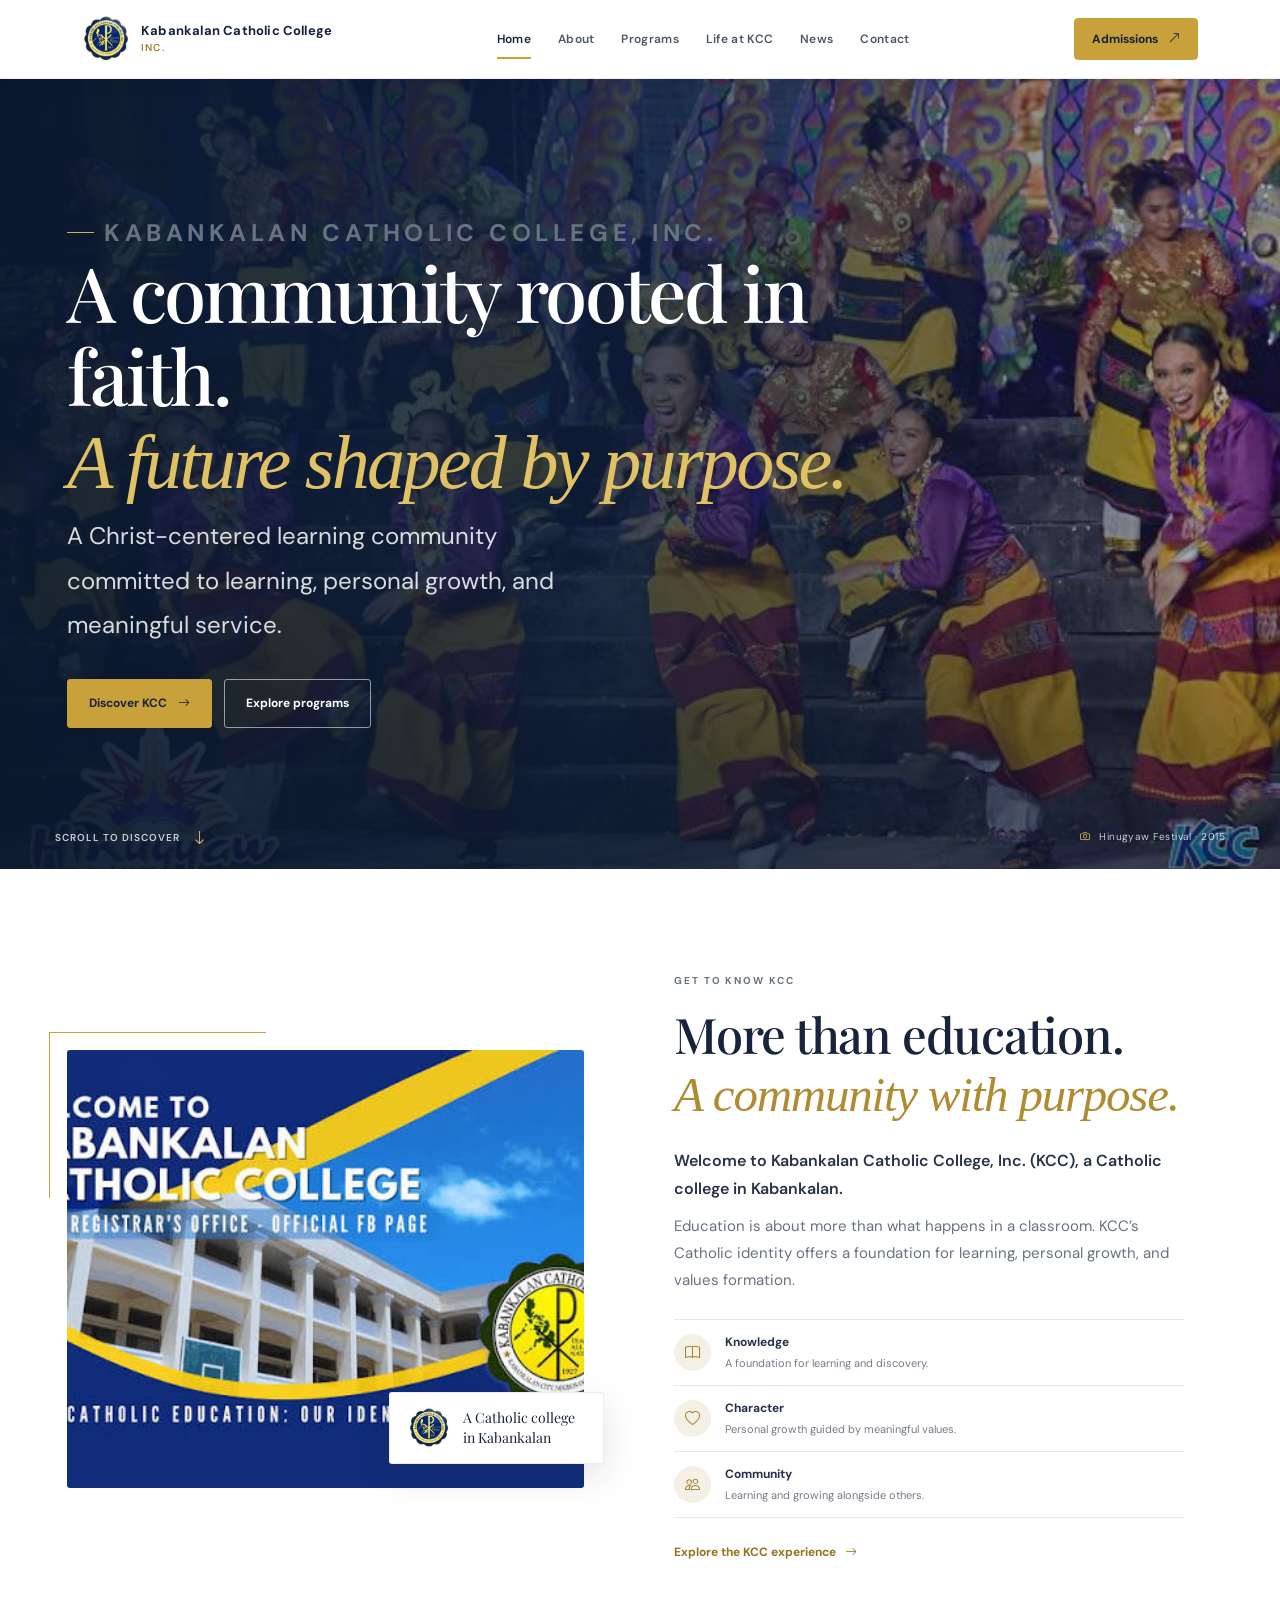
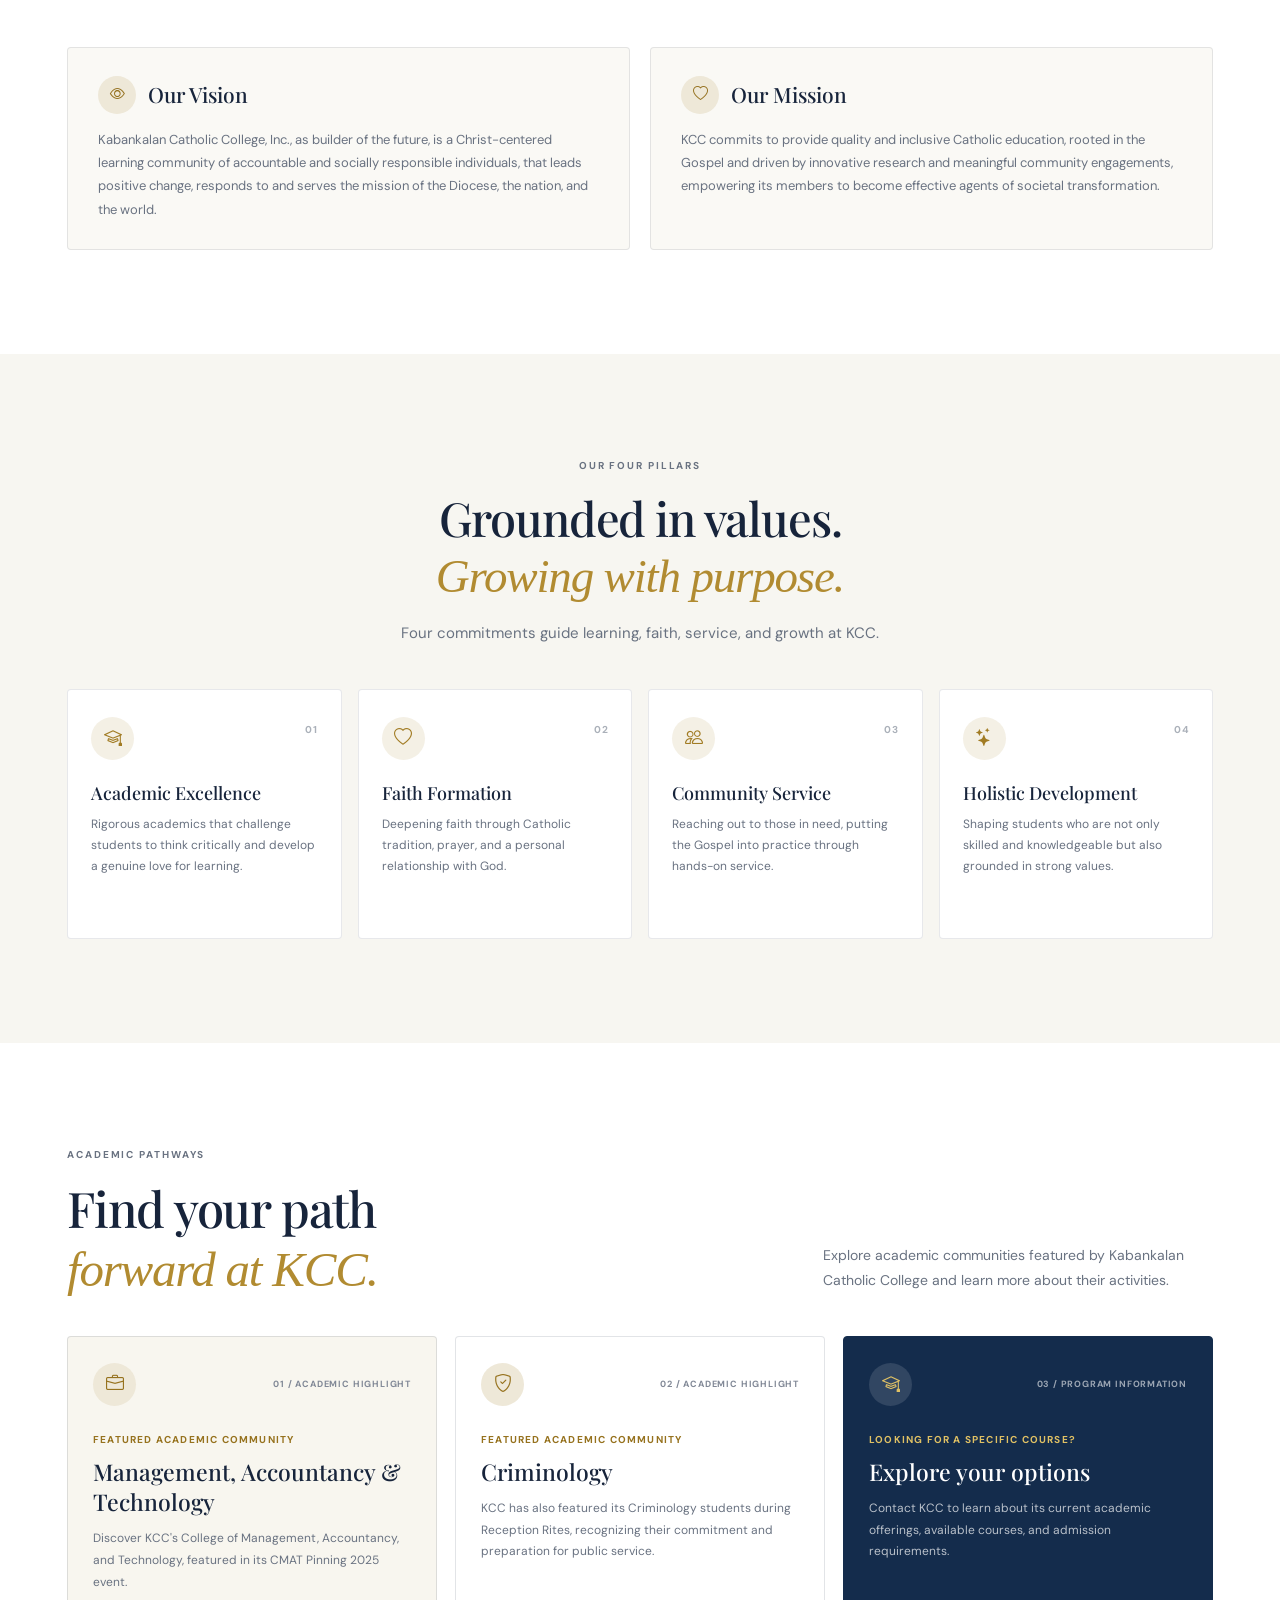
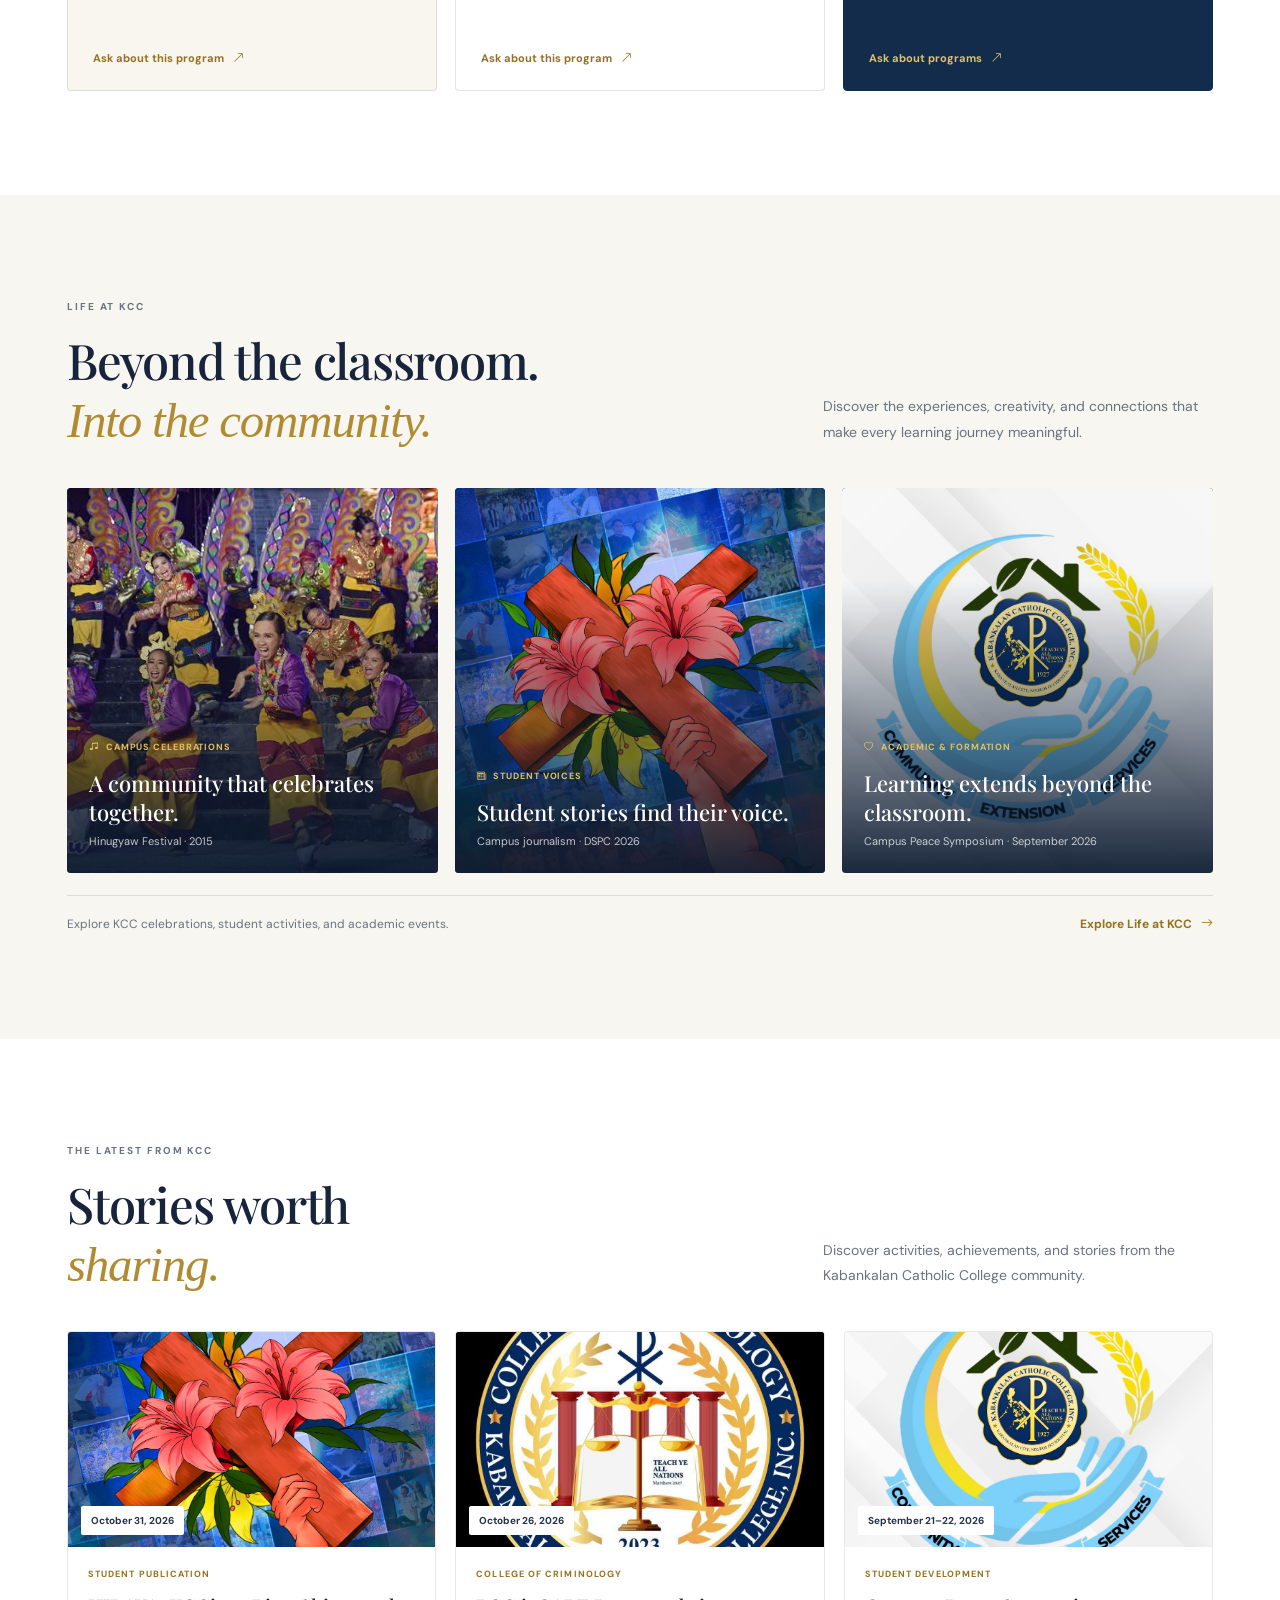
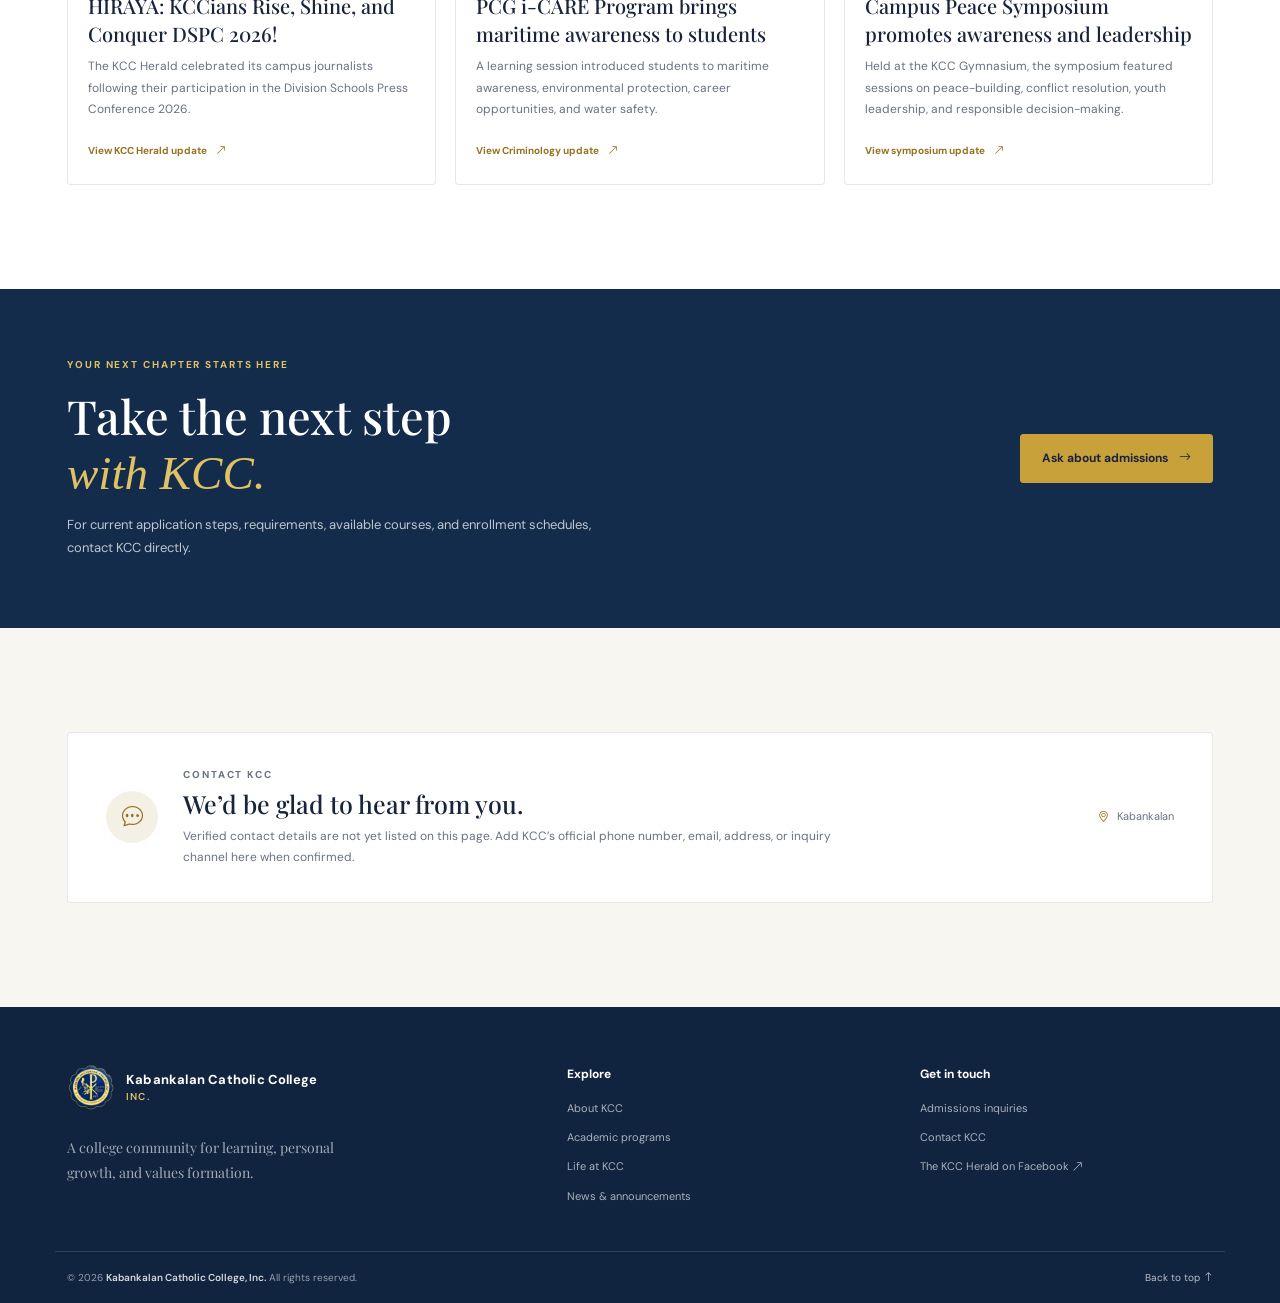
==== commit 0de97b70: "Changing Logo" ====
--- a/index.html
+++ b/index.html
@@ -4,56 +4,34 @@
 <head>
   <meta charset="utf-8">
   <meta name="viewport" content="width=device-width, initial-scale=1">
-
   <meta name="description" content="Discover Kabankalan Catholic College, Inc. and learn more about its academic community, campus life, and opportunities.">
-  <meta name="theme-color" content="#080d18">
-
+  <meta name="theme-color" content="#10233f">
   <title>Kabankalan Catholic College, Inc. | KCC</title>
 
-  <!-- KCC Branding -->
   <link href="assets/img/kcc-logo.png" rel="icon" type="image/png">
   <link href="assets/img/apple-touch-icon.png" rel="apple-touch-icon">
-
-  <!-- Google Fonts -->
   <link rel="preconnect" href="https://fonts.googleapis.com">
   <link rel="preconnect" href="https://fonts.gstatic.com" crossorigin>
   <link href="https://fonts.googleapis.com/css2?family=DM+Sans:wght@400;500;600;700&family=Playfair+Display:wght@500;600;700&display=swap" rel="stylesheet">
 
-  <!-- Vendor CSS -->
   <link href="assets/vendor/bootstrap/css/bootstrap.min.css" rel="stylesheet">
   <link href="assets/vendor/bootstrap-icons/bootstrap-icons.css" rel="stylesheet">
   <link href="assets/vendor/aos/aos.css" rel="stylesheet">
-  <link href="assets/vendor/glightbox/css/glightbox.min.css" rel="stylesheet">
-  <link href="assets/vendor/swiper/swiper-bundle.min.css" rel="stylesheet">
-
-  <!-- Main and KCC Custom CSS -->
   <link href="assets/css/main.css" rel="stylesheet">
   <link href="assets/css/kcc-custom.css" rel="stylesheet">
 </head>
 
 <body class="index-page">
-
-  <!-- =========================
-       HEADER / NAVIGATION
-  ========================== -->
-  <header id="header" class="header d-flex align-items-center sticky-top">
-    <div class="container-xl d-flex align-items-center">
-
-      <a href="#hero" class="logo d-flex align-items-center me-auto" aria-label="KCC home">
-        <img
-          src="assets/img/kcc-logo.png"
-          alt="Kabankalan Catholic College seal"
-          class="brand-logo"
-        >
-
-        <span class="brand-name">
-          Kabankalan Catholic College
-          <small>Inc.</small>
-        </span>
+  <a class="skip-link" href="#main-content">Skip to content</a>
+
+  <header id="header" class="header sticky-top">
+    <div class="container-xl header-inner">
+      <a href="#hero" class="brand" aria-label="Kabankalan Catholic College home">
+        <img src="assets/img/kcc-logo.png" alt="" class="brand-logo">
+        <span class="brand-name">Kabankalan Catholic College<small>Inc.</small></span>
       </a>
 
       <nav id="navmenu" class="navmenu" aria-label="Main navigation">
-
         <ul>
           <li><a href="#hero" class="active">Home</a></li>
           <li><a href="#about">About</a></li>
@@ -62,1080 +40,271 @@
           <li><a href="#news">News</a></li>
           <li><a href="#contact">Contact</a></li>
         </ul>
-
-        <button
-          class="mobile-nav-toggle d-xl-none bi bi-list"
-          type="button"
-          aria-label="Toggle navigation"
-        ></button>
-
+        <button class="mobile-nav-toggle d-xl-none bi bi-list" type="button" aria-label="Open navigation" aria-expanded="false" aria-controls="navmenu"></button>
       </nav>
 
-      <a class="btn-getstarted" href="#contact">
-        Inquire about KCC
-        <i class="bi bi-arrow-up-right"></i>
-      </a>
-
+      <a class="header-cta" href="#admissions">Admissions <i class="bi bi-arrow-up-right" aria-hidden="true"></i></a>
     </div>
   </header>
 
-
-  <main>
-
-    <!-- =========================
-         HERO SECTION
-    ========================== -->
-    <section id="hero" class="hero kcc-hero dark-background">
-
-      <div class="container kcc-hero-inner">
-        <span class="visually-hidden">Kabankalan Catholic College, Inc. official identity and mission banner.</span>
-
-        <!-- Custom animation handles the button entrance -->
-        <div class="kcc-hero-bottom">
-
-          <div class="hero-actions">
-
-            <a class="btn btn-gold" href="#about">
-              Discover KCC
-              <i class="bi bi-arrow-right"></i>
+  <main id="main-content">
+    <section id="hero" class="hero kcc-hero" aria-labelledby="hero-title">
+      <div class="hero-shade"></div>
+      <div class="container hero-content" data-aos="fade-up">
+        <p class="eyebrow hero-eyebrow"><span></span> Kabankalan Catholic College, Inc.</p>
+        <h1 id="hero-title">A community rooted in faith.<br><em>A future shaped by purpose.</em></h1>
+        <p class="hero-intro">A Christ-centered learning community committed to learning, personal growth, and meaningful service.</p>
+        <div class="hero-actions">
+          <a class="button button-gold" href="#about">Discover KCC <i class="bi bi-arrow-right" aria-hidden="true"></i></a>
+          <a class="button button-light-outline" href="#programs">Explore programs</a>
+        </div>
+        <a class="hero-scroll" href="#about"><span>Scroll to discover</span><i class="bi bi-arrow-down" aria-hidden="true"></i></a>
+      </div>
+      <div class="hero-caption"><i class="bi bi-camera" aria-hidden="true"></i> Hinugyaw Festival · 2015</div>
+    </section>
+
+    <section id="about" class="section about-section" aria-labelledby="about-title">
+      <div class="container">
+        <div class="about-grid">
+          <div class="about-visual" data-aos="fade-up">
+            <img src="assets/img/about.jpg" alt="Kabankalan Catholic College campus welcome artwork" loading="lazy">
+            <div class="about-seal">
+              <img src="assets/img/kcc-logo.png" alt="" loading="lazy">
+              <span>A Catholic college<br>in Kabankalan</span>
+            </div>
+          </div>
+
+          <div class="about-copy" data-aos="fade-up" data-aos-delay="100">
+            <p class="eyebrow">Get to know KCC</p>
+            <h2 id="about-title" class="section-heading">More than education.<br><em>A community with purpose.</em></h2>
+            <p class="about-lead">Welcome to Kabankalan Catholic College, Inc. (KCC), a Catholic college in Kabankalan.</p>
+            <p>Education is about more than what happens in a classroom. KCC’s Catholic identity offers a foundation for learning, personal growth, and values formation.</p>
+
+            <div class="identity-list" aria-label="KCC's guiding values">
+              <div><i class="bi bi-book" aria-hidden="true"></i><span><strong>Knowledge</strong><small>A foundation for learning and discovery.</small></span></div>
+              <div><i class="bi bi-heart" aria-hidden="true"></i><span><strong>Character</strong><small>Personal growth guided by meaningful values.</small></span></div>
+              <div><i class="bi bi-people" aria-hidden="true"></i><span><strong>Community</strong><small>Learning and growing alongside others.</small></span></div>
+            </div>
+            <a class="text-link" href="#pillars">Explore the KCC experience <i class="bi bi-arrow-right" aria-hidden="true"></i></a>
+          </div>
+        </div>
+
+        <div class="mission-grid">
+          <article class="mission-card" data-aos="fade-up">
+            <div class="mission-card-title"><span><i class="bi bi-eye" aria-hidden="true"></i></span><h3>Our Vision</h3></div>
+            <p>Kabankalan Catholic College, Inc., as builder of the future, is a Christ-centered learning community of accountable and socially responsible individuals, that leads positive change, responds to and serves the mission of the Diocese, the nation, and the world.</p>
+          </article>
+          <article class="mission-card" data-aos="fade-up" data-aos-delay="100">
+            <div class="mission-card-title"><span><i class="bi bi-heart" aria-hidden="true"></i></span><h3>Our Mission</h3></div>
+            <p>KCC commits to provide quality and inclusive Catholic education, rooted in the Gospel and driven by innovative research and meaningful community engagements, empowering its members to become effective agents of societal transformation.</p>
+          </article>
+        </div>
+      </div>
+    </section>
+
+    <section id="pillars" class="section pillars-section" aria-labelledby="pillars-title">
+      <div class="container">
+        <div class="section-intro" data-aos="fade-up">
+          <p class="eyebrow">Our four pillars</p>
+          <h2 id="pillars-title" class="section-heading">Grounded in values.<br><em>Growing with purpose.</em></h2>
+          <p>Four commitments guide learning, faith, service, and growth at KCC.</p>
+        </div>
+        <div class="pillars-grid">
+          <article class="pillar-card" data-aos="fade-up">
+            <span class="pillar-icon"><i class="bi bi-mortarboard" aria-hidden="true"></i></span>
+            <span class="pillar-number">01</span>
+            <h3>Academic Excellence</h3>
+            <p>Rigorous academics that challenge students to think critically and develop a genuine love for learning.</p>
+          </article>
+          <article class="pillar-card" data-aos="fade-up" data-aos-delay="80">
+            <span class="pillar-icon"><i class="bi bi-heart" aria-hidden="true"></i></span>
+            <span class="pillar-number">02</span>
+            <h3>Faith Formation</h3>
+            <p>Deepening faith through Catholic tradition, prayer, and a personal relationship with God.</p>
+          </article>
+          <article class="pillar-card" data-aos="fade-up" data-aos-delay="160">
+            <span class="pillar-icon"><i class="bi bi-people" aria-hidden="true"></i></span>
+            <span class="pillar-number">03</span>
+            <h3>Community Service</h3>
+            <p>Reaching out to those in need, putting the Gospel into practice through hands-on service.</p>
+          </article>
+          <article class="pillar-card" data-aos="fade-up" data-aos-delay="240">
+            <span class="pillar-icon"><i class="bi bi-stars" aria-hidden="true"></i></span>
+            <span class="pillar-number">04</span>
+            <h3>Holistic Development</h3>
+            <p>Shaping students who are not only skilled and knowledgeable but also grounded in strong values.</p>
+          </article>
+        </div>
+      </div>
+    </section>
+
+    <section id="programs" class="section programs-section" aria-labelledby="programs-title">
+      <div class="container">
+        <div class="section-heading-row" data-aos="fade-up">
+          <div>
+            <p class="eyebrow">Academic pathways</p>
+            <h2 id="programs-title" class="section-heading">Find your path<br><em>forward at KCC.</em></h2>
+          </div>
+          <p>Explore academic communities featured by Kabankalan Catholic College and learn more about their activities.</p>
+        </div>
+
+        <div class="program-grid">
+          <article class="program-card program-card-featured" data-aos="fade-up">
+            <div class="program-card-top"><span class="program-icon"><i class="bi bi-briefcase" aria-hidden="true"></i></span><span class="program-index">01 / ACADEMIC HIGHLIGHT</span></div>
+            <p class="program-label">Featured academic community</p>
+            <h3>Management, Accountancy &amp; Technology</h3>
+            <p>Discover KCC's College of Management, Accountancy, and Technology, featured in its CMAT Pinning 2025 event.</p>
+            <a href="#contact" aria-label="Ask about Management, Accountancy and Technology">Ask about this program <i class="bi bi-arrow-up-right" aria-hidden="true"></i></a>
+          </article>
+          <article class="program-card" data-aos="fade-up" data-aos-delay="100">
+            <div class="program-card-top"><span class="program-icon"><i class="bi bi-shield-check" aria-hidden="true"></i></span><span class="program-index">02 / ACADEMIC HIGHLIGHT</span></div>
+            <p class="program-label">Featured academic community</p>
+            <h3>Criminology</h3>
+            <p>KCC has also featured its Criminology students during Reception Rites, recognizing their commitment and preparation for public service.</p>
+            <a href="#contact" aria-label="Ask about Criminology">Ask about this program <i class="bi bi-arrow-up-right" aria-hidden="true"></i></a>
+          </article>
+          <article class="program-card program-card-inquiry" data-aos="fade-up" data-aos-delay="200">
+            <div class="program-card-top"><span class="program-icon"><i class="bi bi-mortarboard" aria-hidden="true"></i></span><span class="program-index">03 / PROGRAM INFORMATION</span></div>
+            <p class="program-label">Looking for a specific course?</p>
+            <h3>Explore your options</h3>
+            <p>Contact KCC to learn about its current academic offerings, available courses, and admission requirements.</p>
+            <a href="#contact" aria-label="Inquire about KCC academic programs">Ask about programs <i class="bi bi-arrow-up-right" aria-hidden="true"></i></a>
+          </article>
+        </div>
+      </div>
+    </section>
+
+    <section id="campus-life" class="section campus-section" aria-labelledby="campus-title">
+      <div class="container">
+        <div class="section-heading-row" data-aos="fade-up">
+          <div>
+            <p class="eyebrow">Life at KCC</p>
+            <h2 id="campus-title" class="section-heading">Beyond the classroom.<br><em>Into the community.</em></h2>
+          </div>
+          <p>Discover the experiences, creativity, and connections that make every learning journey meaningful.</p>
+        </div>
+
+        <div class="campus-grid">
+          <article class="campus-card campus-card-featured" data-aos="fade-up">
+            <img src="assets/img/event/Hinugyaw.jpg" alt="KCC students performing at Hinugyaw Festival 2015" loading="lazy">
+            <div class="campus-card-shade"></div>
+            <div class="campus-card-content"><span><i class="bi bi-music-note-beamed" aria-hidden="true"></i> Campus celebrations</span><h3>A community that celebrates together.</h3><p>Hinugyaw Festival · 2015</p></div>
+          </article>
+          <article class="campus-card" data-aos="fade-up" data-aos-delay="100">
+            <img src="assets/img/event/KCCHERALD.jpg" alt="KCC Herald student journalism feature artwork" loading="lazy">
+            <div class="campus-card-shade"></div>
+            <div class="campus-card-content"><span><i class="bi bi-newspaper" aria-hidden="true"></i> Student voices</span><h3>Student stories find their voice.</h3><p>Campus journalism · DSPC 2026</p></div>
+          </article>
+          <article class="campus-card" data-aos="fade-up" data-aos-delay="180">
+            <img src="assets/img/event/PeaceSymposium.jpg" alt="KCC Campus Peace Symposium event artwork" loading="lazy">
+            <div class="campus-card-shade"></div>
+            <div class="campus-card-content"><span><i class="bi bi-heart" aria-hidden="true"></i> Academic &amp; formation</span><h3>Learning extends beyond the classroom.</h3><p>Campus Peace Symposium · September 2026</p></div>
+          </article>
+        </div>
+
+        <div class="campus-footer" data-aos="fade-up">
+          <p>Explore KCC celebrations, student activities, and academic events.</p>
+          <a class="text-link" href="events.html">Explore Life at KCC <i class="bi bi-arrow-right" aria-hidden="true"></i></a>
+        </div>
+      </div>
+    </section>
+
+    <section id="news" class="section news-section" aria-labelledby="news-title">
+      <div class="container">
+        <div class="section-heading-row" data-aos="fade-up">
+          <div>
+            <p class="eyebrow">The latest from KCC</p>
+            <h2 id="news-title" class="section-heading">Stories worth<br><em>sharing.</em></h2>
+          </div>
+          <p>Discover activities, achievements, and stories from the Kabankalan Catholic College community.</p>
+        </div>
+
+        <div class="news-grid">
+          <article class="news-card" data-aos="fade-up">
+            <a class="news-image" href="https://www.facebook.com/thekccherald" target="_blank" rel="noopener noreferrer" aria-label="View KCC Herald update on Facebook">
+              <img src="assets/img/event/KCCHERALD.jpg" alt="KCC campus journalism activity" loading="lazy">
+              <span class="news-date"><time datetime="2026-10-31">October 31, 2026</time></span>
             </a>
-
-            <a class="btn btn-outline-light" href="#programs">
-              Explore programs
+            <div class="news-content"><p class="news-category">Student publication</p><h3>HIRAYA: KCCians Rise, Shine, and Conquer DSPC 2026!</h3><p>The KCC Herald celebrated its campus journalists following their participation in the Division Schools Press Conference 2026.</p><a class="text-link" href="https://www.facebook.com/thekccherald" target="_blank" rel="noopener noreferrer">View KCC Herald update <i class="bi bi-arrow-up-right" aria-hidden="true"></i></a></div>
+          </article>
+          <article class="news-card" data-aos="fade-up" data-aos-delay="100">
+            <a class="news-image" href="https://www.facebook.com/share/p/18pWQpgUuE/" target="_blank" rel="noopener noreferrer" aria-label="View the PCG i-CARE update on Facebook">
+              <img src="assets/img/event/Criminology.jpg" alt="KCC College of Criminology activity" loading="lazy">
+              <span class="news-date"><time datetime="2026-10-26">October 26, 2026</time></span>
             </a>
-
-          </div>
-
-        </div>
-
-      </div>
-
-    </section>
-
-
-    <!-- =========================
-         ABOUT KCC
-    ========================== -->
-    <section id="about" class="section about-section">
-
-      <div class="container">
-
-        <div class="about-layout row align-items-center gy-5">
-
-          <!-- LEFT: KCC IMAGE -->
-          <div
-            class="col-lg-6"
-            data-aos="fade-right"
-            data-aos-duration="1000"
-          >
-
-            <div class="about-visual">
-
-              <div class="about-visual-glow"></div>
-
-              <div class="about-visual-frame">
-
-                <img
-                  src="assets/img/about.jpg"
-                  alt="Kabankalan Catholic College promotional artwork"
-                  class="about-visual-image"
-                  loading="lazy"
-                >
-
-              </div>
-
-              <div class="about-visual-caption">
-
-                <span class="about-caption-icon">
-                  <i class="bi bi-mortarboard-fill"></i>
-                </span>
-
-                <div>
-                  <strong>Kabankalan Catholic College</strong>
-                  <small>Learning with purpose</small>
-                </div>
-
-              </div>
-
-              <div class="about-visual-index">
-                <span>01</span>
-                <span class="about-index-line"></span>
-                <span>03</span>
-              </div>
-
-            </div>
-
-          </div>
-
-
-          <!-- RIGHT: ABOUT CONTENT -->
-          <div
-            class="col-lg-6"
-            data-aos="fade-left"
-            data-aos-duration="1000"
-            data-aos-delay="150"
-          >
-
-            <div class="about-content">
-
-              <span class="section-kicker">
-                Discover our identity
-              </span>
-
-              <h2 class="section-heading about-main-heading">
-                More than education.
-                <span>A community with purpose.</span>
-              </h2>
-
-              <p class="about-lead">
-                Welcome to Kabankalan Catholic College, Inc. (KCC),
-                a Catholic college in Kabankalan.
-              </p>
-
-              <p class="body-copy">
-                Education is about more than what happens in a classroom.
-                KCC’s Catholic identity offers a foundation for learning,
-                personal growth, and values formation.
-              </p>
-
-              <div class="about-divider"></div>
-
-              <div class="about-points">
-
-                <div class="about-point">
-                  <span class="about-point-icon">
-                    <i class="bi bi-book"></i>
-                  </span>
-
-                  <div>
-                    <h3>Knowledge</h3>
-                    <p>A foundation for learning and discovery.</p>
-                  </div>
-                </div>
-
-                <div class="about-point">
-                  <span class="about-point-icon">
-                    <i class="bi bi-heart"></i>
-                  </span>
-
-                  <div>
-                    <h3>Character</h3>
-                    <p>Personal growth guided by meaningful values.</p>
-                  </div>
-                </div>
-
-                <div class="about-point">
-                  <span class="about-point-icon">
-                    <i class="bi bi-people"></i>
-                  </span>
-
-                  <div>
-                    <h3>Community</h3>
-                    <p>Learning and growing alongside others.</p>
-                  </div>
-                </div>
-
-              </div>
-
-              <a class="about-discover-link" href="#why-kcc">
-                Explore the KCC experience
-                <span><i class="bi bi-arrow-right"></i></span>
-              </a>
-
-            </div>
-
-          </div>
-
-        </div>
-
-        <div class="mission-vision-grid" data-aos="fade-up">
-          <article class="mission-vision-card">
-            <div class="mission-vision-heading">
-              <span class="mission-vision-icon" aria-hidden="true">
-                <i class="bi bi-eye"></i>
-              </span>
-              <h3>Our Vision</h3>
-            </div>
-            <p>
-              Kabankalan Catholic College, Inc., as builder of the future, is a Christ-centered learning community of accountable and socially responsible individuals, that leads positive change, responds to and serves the mission of the Diocese, the nation, and the world.
-            </p>
-          </article>
-
-          <article class="mission-vision-card">
-            <div class="mission-vision-heading">
-              <span class="mission-vision-icon" aria-hidden="true">
-                <i class="bi bi-heart"></i>
-              </span>
-              <h3>Our Mission</h3>
-            </div>
-            <p>
-              KCC commits to provide quality and inclusive Catholic education, rooted in the Gospel and driven by innovative research and meaningful community engagements, empowering its members to become effective agents of societal transformation.
-            </p>
-          </article>
-        </div>
-
-      </div>
-
-    </section>
-
-
-    <!-- =========================
-         WHY CHOOSE KCC
-    ========================== -->
-    <section id="why-kcc" class="section why-section">
-
-      <div class="container">
-
-        <div class="section-intro text-center" data-aos="fade-up">
-
-          <span class="section-kicker">Our four pillars</span>
-
-          <h2 class="section-heading">
-            The KCC
-            <span>four pillars</span>
-          </h2>
-
-          <p>
-            Four commitments guide learning, faith, service, and growth at KCC.
-          </p>
-
-        </div>
-
-        <div class="row g-4">
-
-          <div class="col-md-6 col-lg-3" data-aos="fade-up" data-aos-delay="0">
-
-            <article class="value-card">
-
-              <span class="value-icon">
-                <i class="bi bi-mortarboard-fill"></i>
-              </span>
-
-              <h3>Academic Excellence</h3>
-
-              <p>
-                Rigorous academics that challenge students to think critically and develop a genuine love for learning.
-              </p>
-
-              <span class="card-index">01</span>
-
-            </article>
-
-          </div>
-
-
-          <div class="col-md-6 col-lg-3" data-aos="fade-up" data-aos-delay="100">
-
-            <article class="value-card">
-
-              <span class="value-icon">
-                <i class="bi bi-heart"></i>
-              </span>
-
-              <h3>Faith Formation</h3>
-
-              <p>
-                Deepening faith through Catholic tradition, prayer, and a personal relationship with God.
-              </p>
-
-              <span class="card-index">02</span>
-
-            </article>
-
-          </div>
-
-
-          <div class="col-md-6 col-lg-3" data-aos="fade-up" data-aos-delay="200">
-
-            <article class="value-card">
-
-              <span class="value-icon">
-                <i class="bi bi-people"></i>
-              </span>
-
-              <h3>Community Service</h3>
-
-              <p>
-                Reaching out to those in need, putting the Gospel into practice through hands-on service.
-              </p>
-
-              <span class="card-index">03</span>
-
-            </article>
-
-          </div>
-
-
-          <div class="col-md-6 col-lg-3" data-aos="fade-up" data-aos-delay="300">
-
-            <article class="value-card">
-
-              <span class="value-icon">
-                <i class="bi bi-stars"></i>
-              </span>
-
-              <h3>Holistic Development</h3>
-
-              <p>
-                Shaping students who are not only skilled and knowledgeable but also grounded in strong values.
-              </p>
-
-              <span class="card-index">04</span>
-
-            </article>
-
-          </div>
-
-        </div>
-
-      </div>
-
-    </section>
-
-
-    <!-- =========================
-         ACADEMIC PROGRAMS
-    ========================== -->
-    <section id="programs" class="section programs-section">
-
-      <div class="container">
-
-        <div class="programs-heading" data-aos="fade-up">
-
+            <div class="news-content"><p class="news-category">College of Criminology</p><h3>PCG i-CARE Program brings maritime awareness to students</h3><p>A learning session introduced students to maritime awareness, environmental protection, career opportunities, and water safety.</p><a class="text-link" href="https://www.facebook.com/share/p/18pWQpgUuE/" target="_blank" rel="noopener noreferrer">View Criminology update <i class="bi bi-arrow-up-right" aria-hidden="true"></i></a></div>
+          </article>
+          <article class="news-card" data-aos="fade-up" data-aos-delay="200">
+            <a class="news-image" href="https://www.facebook.com/share/p/1FNXZFG8wu/" target="_blank" rel="noopener noreferrer" aria-label="View the Campus Peace Symposium update on Facebook">
+              <img src="assets/img/event/PeaceSymposium.jpg" alt="KCC Campus Peace Symposium" loading="lazy">
+              <span class="news-date"><time datetime="2026-09-21">September 21–22, 2026</time></span>
+            </a>
+            <div class="news-content"><p class="news-category">Student development</p><h3>Campus Peace Symposium promotes awareness and leadership</h3><p>Held at the KCC Gymnasium, the symposium featured sessions on peace-building, conflict resolution, youth leadership, and responsible decision-making.</p><a class="text-link" href="https://www.facebook.com/share/p/1FNXZFG8wu/" target="_blank" rel="noopener noreferrer">View symposium update <i class="bi bi-arrow-up-right" aria-hidden="true"></i></a></div>
+          </article>
+        </div>
+      </div>
+    </section>
+
+    <section id="admissions" class="admissions-section" aria-labelledby="admissions-title">
+      <div class="container admissions-inner" data-aos="fade-up">
+        <div>
+          <p class="eyebrow">Your next chapter starts here</p>
+          <h2 id="admissions-title">Take the next step<br><em>with KCC.</em></h2>
+          <p>For current application steps, requirements, available courses, and enrollment schedules, contact KCC directly.</p>
+        </div>
+        <a class="button button-gold" href="#contact">Ask about admissions <i class="bi bi-arrow-right" aria-hidden="true"></i></a>
+      </div>
+    </section>
+
+    <section id="contact" class="section contact-section" aria-labelledby="contact-title">
+      <div class="container">
+        <div class="contact-panel" data-aos="fade-up">
+          <div class="contact-symbol"><i class="bi bi-chat-dots" aria-hidden="true"></i></div>
           <div>
-            <span class="section-kicker">Academic pathways</span>
-
-            <h2 class="section-heading">
-              Discover your
-              <span>path forward.</span>
-            </h2>
-          </div>
-
-          <p>
-            Explore academic communities featured by Kabankalan
-            Catholic College and learn more about their activities.
-          </p>
-
-        </div>
-
-        <div class="program-showcase">
-
-          <!-- CMAT -->
-          <article
-            class="program-card program-card-featured"
-            data-aos="fade-up"
-          >
-
-            <div class="program-card-top">
-              <span class="program-number">01 / ACADEMIC HIGHLIGHT</span>
-
-              <span class="program-card-icon">
-                <i class="bi bi-briefcase"></i>
-              </span>
-            </div>
-
-            <div class="program-card-content">
-              <span class="program-label">Featured academic community</span>
-
-              <h3>
-                Management, Accountancy
-                <span>&amp; Technology</span>
-              </h3>
-
-              <p>
-                Discover KCC's College of Management, Accountancy,
-                and Technology, featured in its CMAT Pinning 2025 event.
-              </p>
-            </div>
-
-            <div class="program-card-bottom">
-              <span class="program-status">
-                <i class="bi bi-patch-check"></i>
-                KCC academic highlight
-              </span>
-
-              <a href="#contact" aria-label="Ask about CMAT">
-                <i class="bi bi-arrow-up-right"></i>
-              </a>
-            </div>
-
-          </article>
-
-
-          <!-- CRIMINOLOGY -->
-          <article
-            class="program-card"
-            data-aos="fade-up"
-            data-aos-delay="120"
-          >
-
-            <div class="program-card-top">
-              <span class="program-number">02 / ACADEMIC HIGHLIGHT</span>
-
-              <span class="program-card-icon">
-                <i class="bi bi-shield-check"></i>
-              </span>
-            </div>
-
-            <div class="program-card-content">
-              <span class="program-label">Featured academic community</span>
-
-              <h3>Criminology</h3>
-
-              <p>
-                KCC has also featured its Criminology students
-                during Reception Rites, recognizing their commitment
-                and preparation for public service.
-              </p>
-            </div>
-
-            <div class="program-card-bottom">
-              <span class="program-status">
-                <i class="bi bi-patch-check"></i>
-                KCC academic highlight
-              </span>
-
-              <a href="#contact" aria-label="Ask about Criminology">
-                <i class="bi bi-arrow-up-right"></i>
-              </a>
-            </div>
-
-          </article>
-
-
-          <!-- INQUIRY -->
-          <article
-            class="program-card program-card-inquiry"
-            data-aos="fade-up"
-            data-aos-delay="240"
-          >
-
-            <div class="program-card-top">
-              <span class="program-number">03 / PROGRAM INFORMATION</span>
-
-              <span class="program-card-icon">
-                <i class="bi bi-mortarboard"></i>
-              </span>
-            </div>
-
-            <div class="program-card-content">
-              <span class="program-label">Find your direction</span>
-
-              <h3>
-                Looking for a
-                <span>specific course?</span>
-              </h3>
-
-              <p>
-                Contact KCC to learn about its current academic
-                offerings, available courses, and admission requirements.
-              </p>
-            </div>
-
-            <div class="program-card-bottom">
-              <span class="program-status">Program inquiries</span>
-
-              <a href="#contact" aria-label="Inquire about KCC programs">
-                <i class="bi bi-arrow-up-right"></i>
-              </a>
-            </div>
-
-          </article>
-
-        </div>
-
-        <div class="programs-footer" data-aos="fade-up">
-
-          <a href="#contact" class="programs-contact-link">
-            Ask about programs
-            <i class="bi bi-arrow-right"></i>
-          </a>
-
-        </div>
-
-      </div>
-
-    </section>
-
-
-    <!-- =========================
-         CAMPUS LIFE
-    ========================== -->
-    <section id="campus-life" class="section campus-section">
-
-      <div class="container">
-
-        <div class="campus-heading" data-aos="fade-up">
-
-          <div>
-            <span class="section-kicker">Life at KCC</span>
-
-            <h2 class="section-heading">
-              Beyond the classroom.
-              <span>Into a world of possibilities.</span>
-            </h2>
-          </div>
-
-          <p>
-            Discover the experiences, creativity, and connections
-            that make every learning journey meaningful.
-          </p>
-
-        </div>
-
-        <div class="campus-gallery">
-
-          <!-- FEATURED IMAGE -->
-          <figure
-            class="campus-photo campus-photo-large"
-            data-aos="fade-up"
-          >
-
-            <img
-              src="assets/img/event/Hinugyaw.jpg"
-              alt="KCC students performing at Hinugyaw Festival 2015"
-              loading="lazy"
-            >
-
-            <div class="campus-photo-overlay"></div>
-
-            <div class="campus-photo-content">
-
-              <span class="campus-photo-category">
-                <i class="bi bi-music-note-beamed"></i>
-                Campus celebrations
-              </span>
-
-              <h3>A community that celebrates together.</h3>
-
-              <span class="campus-photo-note">
-                Hinugyaw Festival · 2015
-              </span>
-
-            </div>
-
-            <span class="campus-photo-number">01</span>
-
-          </figure>
-
-
-          <!-- SECOND IMAGE -->
-          <figure
-            class="campus-photo"
-            data-aos="fade-up"
-            data-aos-delay="120"
-          >
-
-            <img
-              src="assets/img/event/KCCHERALD.jpg"
-              alt="KCC Herald student journalism feature artwork"
-              loading="lazy"
-            >
-
-            <div class="campus-photo-overlay"></div>
-
-            <div class="campus-photo-content">
-
-              <span class="campus-photo-category">
-                <i class="bi bi-newspaper"></i>
-                Student voices
-              </span>
-
-              <h3>Student stories find their voice.</h3>
-
-              <span class="campus-photo-note">
-                Campus journalism · DSPC 2026
-              </span>
-
-            </div>
-
-            <span class="campus-photo-number">02</span>
-
-          </figure>
-
-
-          <!-- THIRD IMAGE -->
-          <figure
-            class="campus-photo"
-            data-aos="fade-up"
-            data-aos-delay="240"
-          >
-
-            <img
-              src="assets/img/event/PeaceSymposium.jpg"
-              alt="KCC Campus Peace Symposium event artwork"
-              loading="lazy"
-            >
-
-            <div class="campus-photo-overlay"></div>
-
-            <div class="campus-photo-content">
-
-              <span class="campus-photo-category">
-                <i class="bi bi-heart"></i>
-                Academic &amp; formation
-              </span>
-
-              <h3>Learning extends beyond the classroom.</h3>
-
-              <span class="campus-photo-note">
-                Campus Peace Symposium · September 2026
-              </span>
-
-            </div>
-
-            <span class="campus-photo-number">03</span>
-
-          </figure>
-
-        </div>
-
-
-        <div class="campus-footer" data-aos="fade-up">
-
-          <div class="campus-footer-icon">
-            <i class="bi bi-stars"></i>
-          </div>
-
-          <div>
-            <h3>Every experience shapes a journey.</h3>
-
-            <p>
-              Explore KCC celebrations, student activities, and academic events.
-            </p>
-          </div>
-          <a class="btn btn-gold campus-events-link" href="events.html">
-            Explore Life at KCC
-            <i class="bi bi-arrow-right"></i>
-          </a>
-
-        </div>
-
-      </div>
-
-    </section>
-
-
-    <!-- =========================
-         KCC NEWS & ANNOUNCEMENTS
-    ========================== -->
-    <section id="news" class="section news-section">
-
-      <div class="container">
-
-        <div class="news-heading" data-aos="fade-up">
-
-          <div>
-            <span class="section-kicker">The latest from KCC</span>
-
-            <h2 class="section-heading">
-              Stories worth
-              <span>sharing.</span>
-            </h2>
-          </div>
-
-          <p>
-            Discover activities, achievements, and stories
-            from the Kabankalan Catholic College community.
-          </p>
-
-        </div>
-
-
-        <div class="news-grid">
-
-          <!-- FEATURED NEWS: DSPC 2026 -->
-          <article
-            class="news-story news-story-featured"
-            data-aos="fade-up"
-          >
-
-            <div class="news-story-image">
-
-              <img
-                src="assets/img/event/KCCHERALD.jpg"
-                alt="KCC campus journalism activity"
-                loading="lazy"
-              >
-
-            </div>
-
-            <div class="news-story-overlay"></div>
-
-            <span class="news-date">
-              <strong>01</strong>
-              <small>NOV 2026</small>
-            </span>
-
-            <div class="news-story-content">
-
-              <span class="news-category">
-                <i class="bi bi-newspaper"></i>
-                Student publication
-              </span>
-
-              <h3>
-                HIRAYA: KCCians Rise, Shine, and Conquer DSPC 2026!
-              </h3>
-
-              <p>
-                The KCC Herald celebrated its campus journalists
-                following their participation in the Division
-                Schools Press Conference 2026, held on October 31.
-              </p>
-
-              <a
-                href="https://www.facebook.com/thekccherald"
-                target="_blank"
-                rel="noopener noreferrer"
-                class="news-read-link"
-              >
-                View KCC Herald update
-                <i class="bi bi-arrow-up-right"></i>
-              </a>
-
-            </div>
-
-            <span class="news-story-number">01</span>
-
-          </article>
-
-
-          <!-- PCG I-CARE -->
-          <article
-            class="news-story news-story-small"
-            data-aos="fade-up"
-            data-aos-delay="120"
-          >
-
-            <div class="news-story-image">
-
-              <img
-                src="assets/img/event/Criminology.jpg"
-                alt="KCC College of Criminology activity"
-                loading="lazy"
-              >
-
-            </div>
-
-            <div class="news-story-overlay"></div>
-
-            <span class="news-date">
-              <strong>26</strong>
-              <small>OCT 2026</small>
-            </span>
-
-            <div class="news-story-content">
-
-              <span class="news-category">
-                <i class="bi bi-shield-check"></i>
-                College of Criminology
-              </span>
-
-              <h3>
-                PCG i-CARE Program brings maritime awareness to students
-              </h3>
-
-              <p>
-                A learning session introduced students to maritime
-                awareness, environmental protection, career opportunities,
-                and water safety.
-              </p>
-
-              <a
-                href="https://www.facebook.com/share/p/18pWQpgUuE/"
-                target="_blank"
-                rel="noopener noreferrer"
-                class="news-read-link"
-              >
-                View Criminology update
-                <i class="bi bi-arrow-up-right"></i>
-              </a>
-
-            </div>
-
-            <span class="news-story-number">02</span>
-
-          </article>
-
-
-          <!-- CAMPUS PEACE SYMPOSIUM -->
-          <article
-            class="news-story news-story-editorial"
-            data-aos="fade-up"
-            data-aos-delay="240"
-          >
-
-            <div class="news-story-image">
-
-              <img
-                src="assets/img/event/PeaceSymposium.jpg"
-                alt="KCC Campus Peace Symposium"
-                loading="lazy"
-              >
-
-            </div>
-
-            <div class="news-story-overlay"></div>
-
-            <span class="news-date">
-              <strong>21–22</strong>
-              <small>SEP 2026</small>
-            </span>
-
-            <div class="news-story-content">
-
-              <span class="news-category">
-                <i class="bi bi-heart"></i>
-                Student development
-              </span>
-
-              <h3>
-                Campus Peace Symposium promotes awareness and leadership
-              </h3>
-
-              <p>
-                Held at the KCC Gymnasium, the symposium featured
-                sessions on peace-building, conflict resolution,
-                youth leadership, and responsible decision-making.
-              </p>
-
-              <a
-                href="https://www.facebook.com/share/p/1FNXZFG8wu/"
-                target="_blank"
-                rel="noopener noreferrer"
-                class="news-read-link"
-              >
-                View Peace Symposium update
-                <i class="bi bi-arrow-up-right"></i>
-              </a>
-
-            </div>
-
-            <span class="news-story-number">03</span>
-
-          </article>
-
-        </div>
-
-
-        <div class="news-bottom" data-aos="fade-up">
-
-          <div class="news-bottom-label">
-            <span class="news-bottom-dot"></span>
-            <span>From the KCC community</span>
-          </div>
-
-          <p>
-            Stories, activities, and announcements that bring
-            the KCC community together.
-          </p>
-
-        </div>
-
-      </div>
-
-    </section>
-
-
-    <!-- =========================
-         INQUIRY BANNER
-    ========================== -->
-    <section class="inquiry-band">
-
-      <div
-        class="container d-lg-flex align-items-center justify-content-between"
-        data-aos="fade-up"
-      >
-
-        <div>
-          <span class="section-kicker">
-            Your next chapter starts here
-          </span>
-
-          <h2>Get to know KCC.</h2>
-
-          <p>
-            Explore the college and find out where your
-            learning journey could lead.
-          </p>
-        </div>
-
-        <a class="btn btn-gold" href="#contact">
-          Make an inquiry
-          <i class="bi bi-arrow-right"></i>
+            <p class="eyebrow">Contact KCC</p>
+            <h2 id="contact-title">We’d be glad to hear from you.</h2>
+            <p>Verified contact details are not yet listed on this page. Add KCC’s official phone number, email, address, or inquiry channel here when confirmed.</p>
+          </div>
+          <span class="contact-location"><i class="bi bi-geo-alt" aria-hidden="true"></i> Kabankalan</span>
+        </div>
+      </div>
+    </section>
+  </main>
+
+  <footer id="footer" class="footer kcc-footer">
+    <div class="container footer-main">
+      <div class="footer-about">
+        <a href="#hero" class="brand footer-brand" aria-label="Kabankalan Catholic College home">
+          <img src="assets/img/kcc-logo.png" alt="" class="brand-logo" loading="lazy">
+          <span class="brand-name">Kabankalan Catholic College<small>Inc.</small></span>
         </a>
-
-      </div>
-
-    </section>
-
-
-    <!-- =========================
-         CONTACT
-    ========================== -->
-    <section id="contact" class="section contact-section">
-
-      <div class="container">
-
-        <div class="contact-card" data-aos="fade-up">
-
-          <div class="contact-icon">
-            <i class="bi bi-chat-dots"></i>
-          </div>
-
-          <div>
-            <span class="section-kicker">Contact KCC</span>
-
-            <h2>We’d be glad to hear from you.</h2>
-
-            <p>
-              Verified contact details are not yet listed on this page.
-              Add KCC’s official phone number, email, address, or
-              inquiry channel here when confirmed.
-            </p>
-          </div>
-
-        </div>
-
-      </div>
-
-    </section>
-
-  </main>
-
-
-  <!-- =========================
-       FOOTER
-  ========================== -->
-  <footer id="footer" class="footer kcc-footer">
-
-    <div class="container footer-top">
-
-      <div class="row gy-4">
-
-        <div class="col-lg-5 col-md-6">
-
-          <a
-            href="#hero"
-            class="logo d-flex align-items-center footer-brand"
-            aria-label="KCC home"
-          >
-
-            <img
-              src="assets/img/kcc-logo.png"
-              alt="Kabankalan Catholic College seal"
-              class="brand-logo"
-            >
-
-            <span class="brand-name">
-              Kabankalan Catholic College
-              <small>Inc.</small>
-            </span>
-
-          </a>
-
-          <p class="footer-intro">
-            A college community for learning, personal growth,
-            and values formation.
-          </p>
-
-        </div>
-
-
-        <div class="col-lg-3 col-md-6 footer-links">
-
-          <h4>Explore</h4>
-
-          <ul>
-            <li><a href="#about">About KCC</a></li>
-            <li><a href="#programs">Academic programs</a></li>
-            <li><a href="#campus-life">Campus life</a></li>
-            <li><a href="#news">News &amp; announcements</a></li>
-          </ul>
-
-        </div>
-
-
-        <div class="col-lg-4 col-md-6 footer-links">
-
-          <h4>Connect</h4>
-
-          <ul>
-            <li><a href="#contact">Inquiries</a></li>
-            <li>
-              <a href="#hero">
-                Back to top
-                <i class="bi bi-arrow-up-right"></i>
-              </a>
-            </li>
-          </ul>
-
-          <p class="footer-contact-note">
-            Official contact and social media details can be added
-            here when verified.
-          </p>
-
-        </div>
-
-      </div>
-
+        <p>A college community for learning, personal growth, and values formation.</p>
+      </div>
+      <div class="footer-column">
+        <h2>Explore</h2>
+        <a href="#about">About KCC</a>
+        <a href="#programs">Academic programs</a>
+        <a href="events.html">Life at KCC</a>
+        <a href="#news">News &amp; announcements</a>
+      </div>
+      <div class="footer-column">
+        <h2>Get in touch</h2>
+        <a href="#admissions">Admissions inquiries</a>
+        <a href="#contact">Contact KCC</a>
+        <a href="https://www.facebook.com/thekccherald" target="_blank" rel="noopener noreferrer">The KCC Herald on Facebook <i class="bi bi-arrow-up-right" aria-hidden="true"></i></a>
+      </div>
     </div>
-
-
-    
-<div class="container copyright text-center">
-
-  <p>
-    ©
-    <span id="copyright-year">2026</span>
-    <strong class="px-1">
-      Kabankalan Catholic College, Inc.
-    </strong>
-    All rights reserved.
-  </p>
-
-  <p class="developer-credit">
-    Developed by
-    <a
-      href=" https://jungiedepillo-debug.github.io/Depillo-Project-1/"
-      target="_blank"
-      rel="noopener noreferrer"
-      aria-label="Visit the developer's portfolio"
-    >
-      Developer <i class="bi bi-arrow-up-right"></i>
-    </a>
-  </p>
-
-</div>
-
+    <div class="container footer-bottom">
+      <p>© <span id="copyright-year">2026</span> <strong>Kabankalan Catholic College, Inc.</strong> All rights reserved.</p>
+      <a href="#hero">Back to top <i class="bi bi-arrow-up" aria-hidden="true"></i></a>
+    </div>
   </footer>
 
-
-  <!-- Scroll to Top -->
-  <a
-    href="#hero"
-    id="scroll-top"
-    class="scroll-top d-flex align-items-center justify-content-center"
-    aria-label="Back to top"
-  >
-    <i class="bi bi-arrow-up-short"></i>
-  </a>
-
-
-  <!-- Preloader -->
-  <div id="preloader" aria-hidden="true"></div>
-
-
-  <!-- Vendor JS -->
+  <a href="#hero" id="scroll-top" class="scroll-top" aria-label="Back to top"><i class="bi bi-arrow-up-short" aria-hidden="true"></i></a>
+
   <script src="assets/vendor/bootstrap/js/bootstrap.bundle.min.js"></script>
   <script src="assets/vendor/aos/aos.js"></script>
-  <script src="assets/vendor/glightbox/js/glightbox.min.js"></script>
-  <script src="assets/vendor/purecounter/purecounter_vanilla.js"></script>
-  <script src="assets/vendor/swiper/swiper-bundle.min.js"></script>
-
-  <!-- Main JS -->
   <script src="assets/js/main.js"></script>
-
 </body>
+
 </html>
--- a/assets/css/kcc-custom.css
+++ b/assets/css/kcc-custom.css
@@ -1,39 +1,27 @@
-﻿/* =========================================================
-   KCC LANDING PAGE
-   MIDNIGHT NAVY + GOLD THEME
-   REFINED HERO LIGHTING + MOTION
-========================================================= */
-
-/* =========================================================
-   KCC MIDNIGHT NAVY + GOLD THEME
-========================================================= */
-
 :root {
-  /* BootstrapMade theme variables */
-  --background-color: #080d18;
-  --default-color: #ded4b5;
-  --heading-color: #eadcb1;
-  --accent-color: #d4af37;
-  --surface-color: #12213a;
-  --contrast-color: #080d18;
-  --nav-color: #ded4b5;
-  --nav-hover-color: #e4c45e;
-  --nav-mobile-background-color: #080d18;
-  --nav-dropdown-background-color: #101c32;
-  --nav-dropdown-color: #ded4b5;
-  --nav-dropdown-hover-color: #d4af37;
-
-  /* KCC palette */
-  --kcc-midnight: #080d18;
-  --kcc-navy: #101c32;
-  --kcc-blue: #172a46;
-  --kcc-gold: #d4af37;
-  --kcc-gold-light: #e4c45e;
-  --kcc-cream: #eadcb1;
-  --kcc-text: #ded4b5;
-  --kcc-muted: #b9ae8e;
-  --kcc-border: rgba(212, 175, 55, 0.2);
-  --kcc-card: rgba(18, 33, 58, 0.88);
+  --background-color: #f7f6f1;
+  --default-color: #535b68;
+  --heading-color: #17243b;
+  --accent-color: #c9a13b;
+  --surface-color: #ffffff;
+  --contrast-color: #ffffff;
+  --nav-color: #263248;
+  --nav-hover-color: #b28b2e;
+  --nav-mobile-background-color: #10233f;
+  --nav-dropdown-background-color: #ffffff;
+  --nav-dropdown-color: #263248;
+  --nav-dropdown-hover-color: #b28b2e;
+
+  --kcc-midnight: #10233f;
+  --kcc-navy: #142c4c;
+  --kcc-blue: #1d416b;
+  --kcc-gold: #c9a13b;
+  --kcc-gold-light: #dfc06c;
+  --kcc-cream: #f7f6f1;
+  --kcc-text: #535b68;
+  --kcc-muted: #727987;
+  --kcc-border: rgba(23, 36, 59, 0.12);
+  --kcc-card: #ffffff;
 
   --default-font: "DM Sans", sans-serif;
   --heading-font: "Playfair Display", Georgia, serif;
@@ -42,1159 +30,1546 @@
 
 .dark-background {
   --background-color: var(--kcc-midnight);
-  --default-color: var(--kcc-text);
-  --heading-color: var(--kcc-cream);
-  --surface-color: var(--kcc-card);
-  --contrast-color: var(--kcc-midnight);
-}
-/* =========================================================
-   GENERAL
-========================================================= */
-
-html {
-  scroll-behavior: smooth;
-}
-
-body {
-  background: var(--kcc-midnight);
-  color: var(--kcc-text);
-}
-
-h1,
-h2,
-h3,
-h4,
-h5,
-h6 {
-  color: var(--kcc-cream);
-}
-
-p {
-  color: var(--kcc-muted);
-}
-
-a {
-  transition: color 0.3s ease;
-}
-
-a:hover {
-  color: var(--kcc-gold-light);
-}
-
-section {
-  background-color: var(--kcc-midnight);
-}
-
-.section-title h2 {
-  color: var(--kcc-gold);
-  letter-spacing: 2px;
-}
-
-.section-title p {
-  color: var(--kcc-cream);
-}
-/* =========================================================
-   HEADER AND NAVIGATION
-========================================================= */
-
-.header {
-  background: rgba(8, 24, 39, 0.96);
-  border-bottom: 1px solid var(--kcc-border);
-  box-shadow: 0 5px 25px rgba(0, 0, 0, 0.18);
-}
-
-.header .logo img {
-  max-height: 48px;
-  margin-right: 10px;
-}
-
-.header .logo h1 {
-  color: var(--kcc-cream);
-  font-size: 22px;
-  font-weight: 800;
-  letter-spacing: 1px;
-}
-
-.header .logo span {
-  color: var(--kcc-gold);
-}
-
-.navmenu a,
-.navmenu a:focus {
-  color: var(--kcc-cream);
+  --default-color: var(--kcc-cream);
+  --heading-color: #ffffff;
+  --surface-color: var(--kcc-navy);
+  --contrast-color: #ffffff;
+}
+
+.index-page {
+  overflow-x: hidden;
+  background: #fff;
+  color: #535b68;
+  font-family: var(--default-font);
+  font-size: 15px;
+  line-height: 1.75;
+}
+
+.index-page h1,
+.index-page h2,
+.index-page h3,
+.index-page h4 {
+  color: #17243b;
+  font-family: var(--heading-font);
+}
+
+.index-page p {
+  color: #697281;
+}
+
+.index-page a {
+  text-decoration: none;
+}
+
+.index-page img {
+  max-width: 100%;
+}
+
+.index-page .container {
+  max-width: 1170px;
+}
+
+.index-page .section {
+  padding: 104px 0;
+  scroll-margin-top: 82px;
+}
+
+.index-page [id] {
+  scroll-margin-top: 88px;
+}
+
+.skip-link {
+  position: fixed;
+  z-index: 10000;
+  top: 12px;
+  left: 12px;
+  padding: 10px 14px;
+  transform: translateY(-160%);
+  border-radius: 4px;
+  background: #fff;
+  color: #10233f;
+  font-weight: 700;
+}
+
+.skip-link:focus {
+  transform: translateY(0);
+}
+
+.index-page .header {
+  z-index: 1000;
+  min-height: 78px;
+  padding: 0;
+  border-bottom: 1px solid rgba(23, 36, 59, 0.08);
+  background: rgba(255, 255, 255, 0.97);
+  box-shadow: 0 3px 18px rgba(18, 35, 62, 0.05);
+  backdrop-filter: blur(14px);
+}
+
+.header-inner {
+  display: flex;
+  min-height: 78px;
+  align-items: center;
+  justify-content: space-between;
+  gap: 30px;
+}
+
+.index-page .brand {
+  display: inline-flex;
+  min-width: 0;
+  align-items: center;
+  gap: 11px;
+  color: #17243b;
+}
+
+.index-page .brand-logo {
+  width: 48px;
+  height: 48px;
+  flex: 0 0 48px;
+  object-fit: contain;
+}
+
+.index-page .brand-name {
+  display: flex;
+  flex-direction: column;
+  color: #17243b;
+  font-size: 13px;
+  font-weight: 700;
+  letter-spacing: 0.015em;
+  line-height: 1.25;
+}
+
+.index-page .brand-name small {
+  margin-top: 3px;
+  color: #a17d27;
+  font-size: 10px;
+  font-weight: 600;
+  letter-spacing: 0.12em;
+  text-transform: uppercase;
+}
+
+.index-page .navmenu {
+  display: flex;
+  align-items: center;
+}
+
+.index-page .navmenu > ul {
+  position: static;
+  display: flex;
+  align-items: center;
+  gap: 27px;
+  margin: 0;
+  padding: 0;
+  border: 0;
+  background: transparent;
+  box-shadow: none;
+  list-style: none;
+}
+
+.index-page .navmenu li {
+  padding: 0;
+}
+
+.index-page .navmenu a,
+.index-page .navmenu a:focus {
+  position: relative;
+  display: inline-flex;
+  align-items: center;
+  padding: 28px 0;
+  color: #4c5667;
+  font-family: var(--default-font);
+  font-size: 12px;
+  font-weight: 600;
+  letter-spacing: 0.025em;
+  transition: color 180ms ease;
+}
+
+.index-page .navmenu a::before {
+  position: absolute;
+  right: 0;
+  bottom: 19px;
+  left: 0;
+  width: 0;
+  height: 2px;
+  margin: auto;
+  background: #c9a13b;
+  content: "";
+  transition: width 180ms ease;
+}
+
+.index-page .navmenu a:hover,
+.index-page .navmenu a.active {
+  color: #17243b;
+}
+
+.index-page .navmenu a:hover::before,
+.index-page .navmenu a.active::before {
+  width: 100%;
+}
+
+.index-page .header-cta {
+  display: inline-flex;
+  min-height: 42px;
+  align-items: center;
+  justify-content: center;
+  gap: 10px;
+  padding: 0 17px;
+  border: 1px solid #c9a13b;
+  border-radius: 4px;
+  background: #c9a13b;
+  color: #14233b;
+  font-size: 12px;
+  font-weight: 700;
+  white-space: nowrap;
+  transition: background 180ms ease, color 180ms ease, transform 180ms ease;
+}
+
+.index-page .header-cta:hover {
+  transform: translateY(-2px);
+  background: #b28b2e;
+  color: #fff;
+}
+
+.index-page .mobile-nav-toggle {
+  display: none;
+  padding: 6px;
+  border: 0;
+  background: transparent;
+  color: #17243b;
+  font-size: 25px;
+}
+
+.kcc-hero {
+  position: relative;
+  display: flex;
+  min-height: min(790px, calc(100svh - 78px));
+  align-items: center;
+  overflow: hidden;
+  padding: 100px 0 115px;
+  background-color: #10233f;
+  background-image: url("../img/event/Hinugyaw.jpg");
+  background-position: center 42%;
+  background-size: cover;
+  isolation: isolate;
+}
+
+.kcc-hero::before {
+  position: absolute;
+  z-index: -1;
+  inset: 0;
+  background: linear-gradient(90deg, rgba(10, 25, 48, 0.92) 0%, rgba(12, 31, 57, 0.81) 43%, rgba(12, 31, 57, 0.28) 100%);
+  content: "";
+}
+
+.hero-shade {
+  position: absolute;
+  z-index: -1;
+  inset: 0;
+  background: linear-gradient(0deg, rgba(9, 22, 42, 0.4), transparent 40%);
+}
+
+.hero-content {
+  position: relative;
+  z-index: 1;
+  width: 100%;
+}
+
+.eyebrow {
+  margin: 0 0 17px;
+  color: #a47d23;
+  font-size: 10px;
+  font-weight: 700;
+  letter-spacing: 0.19em;
+  line-height: 1.5;
+  text-transform: uppercase;
+}
+
+.hero-eyebrow {
+  display: flex;
+  align-items: center;
+  gap: 10px;
+  color: #e2c76f;
+}
+
+.hero-eyebrow span {
+  width: 27px;
+  height: 1px;
+  background: #d3b254;
+}
+
+.kcc-hero h1 {
+  max-width: 830px;
+  margin: 0;
+  color: #fff;
+  font-size: clamp(42px, 6vw, 76px);
   font-weight: 500;
-}
-
-.navmenu a:hover,
-.navmenu .active,
-.navmenu .active:focus {
-  color: var(--kcc-gold);
-}
-
-.navmenu a::before {
-  background-color: var(--kcc-gold);
-}
-
-.mobile-nav-toggle {
-  color: var(--kcc-cream);
-}/* =========================================================
-   BUTTONS
-========================================================= */
-
-.btn-get-started,
-.btn,
-.kcc-button {
-  background: var(--kcc-gold);
-  color: var(--kcc-midnight);
-  border: 1px solid var(--kcc-gold);
-  border-radius: 5px;
+  letter-spacing: -0.035em;
+  line-height: 1.09;
+}
+
+.kcc-hero h1 em,
+.section-heading em,
+.admissions-inner h2 em {
+  color: #e0c164;
+  font-weight: 500;
+}
+
+.hero-intro {
+  max-width: 540px;
+  margin: 24px 0 0;
+  color: rgba(255, 255, 255, 0.84) !important;
+  font-size: 16px;
+  line-height: 1.85;
+}
+
+.hero-actions {
+  display: flex;
+  flex-wrap: wrap;
+  gap: 12px;
+  margin-top: 32px;
+}
+
+.button {
+  display: inline-flex;
+  min-height: 49px;
+  align-items: center;
+  justify-content: center;
+  gap: 11px;
+  padding: 0 21px;
+  border: 1px solid transparent;
+  border-radius: 3px;
+  font-size: 12px;
   font-weight: 700;
-  transition: all 0.3s ease;
-}
-
-.btn-get-started:hover,
-.btn:hover,
-.kcc-button:hover {
-  background: transparent;
-  color: var(--kcc-gold);
-  border-color: var(--kcc-gold);
-  transform: translateY(-3px);
-}
-/* =========================================================
-   HERO SECTION
-========================================================= */
-
-#hero {
-  background-color: var(--kcc-midnight);
-  background-image:
-    linear-gradient(rgba(8, 13, 24, 0.08), rgba(8, 13, 24, 0.08)),
-    url("../img/hero-bg.webp");
-  background-position: center top;
-  background-size: 100% auto;
-  background-repeat: no-repeat;
-  position: relative;
-  overflow: hidden;
-}
-
-#hero.kcc-hero {
-  min-height: 0;
-  padding: 0 0 44px;
-  align-items: flex-start;
-}
-
-#hero::before {
-  content: "";
+  transition: background 180ms ease, border-color 180ms ease, color 180ms ease, transform 180ms ease;
+}
+
+.button:hover {
+  transform: translateY(-2px);
+}
+
+.button-gold {
+  border-color: #c9a13b;
+  background: #c9a13b;
+  color: #17243b;
+}
+
+.button-gold:hover {
+  border-color: #dfc06c;
+  background: #dfc06c;
+  color: #17243b;
+}
+
+.button-light-outline {
+  border-color: rgba(255, 255, 255, 0.55);
+  color: #fff;
+}
+
+.button-light-outline:hover {
+  border-color: #fff;
+  background: #fff;
+  color: #17243b;
+}
+
+.hero-scroll {
   position: absolute;
-  inset: 0;
-  background: radial-gradient(circle at 50% 35%, rgba(212, 175, 55, 0.09), transparent 55%);
-  pointer-events: none;
-}
-
-.kcc-hero-inner {
-  width: 100%;
-  padding-top: 56.25vw;
-}
-
-.kcc-hero-bottom {
-  position: relative;
-  z-index: 2;
-  text-align: center;
-  margin-top: 0;
-}
-
-.kcc-hero-bottom h2 {
-  color: var(--kcc-cream);
-  font-weight: 800;
-}
-
-.kcc-hero-bottom p {
-  color: var(--kcc-muted);
-}
-
-.kcc-hero-bottom .btn-get-started {
-  margin-top: 15px;
-}
-/* =========================================================
-   ABOUT SECTION
-========================================================= */
-
-#about {
-  background: var(--kcc-navy);
-}
-
-.about-layout {
-  align-items: center;
-}
-
-.about-layout > .col-lg-6 {
-  min-width: 0;
+  bottom: -123px;
+  left: 0;
+  display: inline-flex;
+  align-items: center;
+  gap: 12px;
+  color: rgba(255, 255, 255, 0.78);
+  font-size: 10px;
+  font-weight: 600;
+  letter-spacing: 0.1em;
+  text-transform: uppercase;
+}
+
+.hero-scroll i {
+  color: #e0c164;
+  font-size: 15px;
+}
+
+.hero-caption {
+  position: absolute;
+  right: max(28px, calc((100vw - 1170px) / 2));
+  bottom: 24px;
+  color: rgba(255, 255, 255, 0.78);
+  font-size: 10px;
+  letter-spacing: 0.045em;
+}
+
+.hero-caption i {
+  margin-right: 5px;
+  color: #e0c164;
+}
+
+.about-section {
+  background: #fff;
+}
+
+.about-grid {
+  display: grid;
+  grid-template-columns: minmax(0, 0.96fr) minmax(0, 1fr);
+  align-items: center;
+  gap: clamp(42px, 7vw, 92px);
 }
 
 .about-visual {
   position: relative;
-}
-
-.about-visual-frame {
-  position: relative;
-  overflow: hidden;
-  border-radius: 12px;
-  border: 1px solid var(--kcc-border);
-  box-shadow: 0 20px 45px rgba(0, 0, 0, 0.3);
-}
-
-.about-visual-frame img {
+  min-width: 0;
+}
+
+.about-visual::before {
+  position: absolute;
+  top: -18px;
+  left: -18px;
+  width: 42%;
+  height: 38%;
+  border-top: 1px solid #c9a13b;
+  border-left: 1px solid #c9a13b;
+  content: "";
+  pointer-events: none;
+}
+
+.about-visual > img {
+  display: block;
   width: 100%;
-  display: block;
-  transition: transform 0.5s ease;
-  }
-
-.about-visual-frame:hover img {
-  transform: scale(1.04);
-}
-
-.about-visual-caption {
+  min-height: 375px;
+  aspect-ratio: 1.18 / 1;
+  border-radius: 3px;
+  object-fit: cover;
+  object-position: center;
+}
+
+.about-seal {
   position: absolute;
-  bottom: 20px;
-  left: 20px;
-  right: 20px;
-  padding: 18px;
-  background: rgba(8, 24, 39, 0.88);
-  border-left: 3px solid var(--kcc-gold);
-  border-radius: 5px;
-}
-
-.about-visual-caption h3 {
-  color: var(--kcc-gold);
-  margin-bottom: 5px;
-}
-
-.about-visual-caption p {
+  right: -20px;
+  bottom: 24px;
+  display: flex;
+  min-width: 215px;
+  align-items: center;
+  gap: 13px;
+  padding: 14px 18px;
+  border: 1px solid rgba(23, 36, 59, 0.08);
+  border-radius: 3px;
+  background: #fff;
+  box-shadow: 0 12px 35px rgba(23, 36, 59, 0.12);
+  color: #17243b;
+  font-family: var(--heading-font);
+  font-size: 14px;
+  line-height: 1.4;
+}
+
+.about-seal img {
+  width: 42px;
+  height: 42px;
+  object-fit: contain;
+}
+
+.about-copy {
+  max-width: 510px;
+}
+
+.section-heading {
+  margin: 0;
+  color: #17243b;
+  font-size: clamp(34px, 4vw, 49px);
+  font-weight: 500;
+  letter-spacing: -0.025em;
+  line-height: 1.17;
+}
+
+.section-heading em {
+  color: #b18b31;
+}
+
+.about-lead {
+  margin: 23px 0 10px;
+  color: #263248 !important;
+  font-size: 16px;
+  font-weight: 600;
+  line-height: 1.75;
+}
+
+.about-copy > p:not(.eyebrow):not(.about-lead) {
   margin-bottom: 0;
-  color: var(--kcc-cream);
-}
-
-.about-points {
+  line-height: 1.8;
+}
+
+.identity-list {
   display: grid;
-  gap: 20px;
-  margin-top: 25px;
-}
-
-.about-points > div {
-  padding: 18px;
-  background: rgba(8, 24, 39, 0.55);
-  border: 1px solid var(--kcc-border);
-  border-radius: 8px;
-}
-
-.about-points h3 {
-  color: var(--kcc-gold);
-  }
-
-.about-points p {
-  margin-bottom: 0;
-}
-
-.about-discover-link {
+  gap: 0;
+  margin: 25px 0 20px;
+  border-top: 1px solid rgba(23, 36, 59, 0.1);
+}
+
+.identity-list > div {
+  display: flex;
+  align-items: center;
+  gap: 14px;
+  padding: 12px 0;
+  border-bottom: 1px solid rgba(23, 36, 59, 0.1);
+}
+
+.identity-list > div > i {
+  display: grid;
+  width: 37px;
+  height: 37px;
+  flex: 0 0 37px;
+  place-items: center;
+  border-radius: 50%;
+  background: #f4f0e5;
+  color: #a27b22;
+  font-size: 15px;
+}
+
+.identity-list span {
+  display: grid;
+  gap: 1px;
+}
+
+.identity-list strong {
+  color: #243248;
+  font-size: 12px;
+}
+
+.identity-list small {
+  color: #737b87;
+  font-size: 11px;
+}
+
+.text-link {
   display: inline-flex;
   align-items: center;
-  gap: 8px;
-  margin-top: 20px;
-  color: var(--kcc-gold);
+  gap: 9px;
+  color: #96721e;
+  font-size: 12px;
   font-weight: 700;
-}
-
-.about-discover-link:hover {
+  transition: color 160ms ease, gap 160ms ease;
+}
+
+.text-link:hover {
   gap: 13px;
-  color: var(--kcc-gold-light);
-}
-
-.mission-vision-grid {
+  color: #715515;
+}
+
+.mission-grid {
   display: grid;
   grid-template-columns: repeat(2, minmax(0, 1fr));
   gap: 20px;
-  margin-top: 52px;
-}
-
-.mission-vision-card {
-  height: 100%;
+  margin-top: 82px;
+}
+
+.mission-card {
   padding: 28px 30px;
-  border: 1px solid var(--kcc-border);
-  border-radius: 10px;
-  background: linear-gradient(135deg, rgba(18, 33, 58, 0.92), rgba(8, 13, 24, 0.75));
-  transition: transform 0.3s ease, border-color 0.3s ease;
-}
-
-.mission-vision-card:hover {
+  border: 1px solid rgba(23, 36, 59, 0.1);
+  border-radius: 4px;
+  background: #faf9f5;
+}
+
+.mission-card-title {
+  display: flex;
+  align-items: center;
+  gap: 12px;
+  margin-bottom: 14px;
+}
+
+.mission-card-title > span {
+  display: grid;
+  width: 38px;
+  height: 38px;
+  flex: 0 0 38px;
+  place-items: center;
+  border-radius: 50%;
+  background: #eee8d8;
+  color: #94701e;
+}
+
+.mission-card h3 {
+  margin: 0;
+  font-size: 21px;
+}
+
+.mission-card p {
+  margin: 0;
+  font-size: 13px;
+  line-height: 1.8;
+}
+
+.pillars-section {
+  background: #f7f6f1;
+}
+
+.section-intro {
+  max-width: 650px;
+  margin: 0 auto 43px;
+  text-align: center;
+}
+
+.section-intro .section-heading {
+  font-size: clamp(34px, 4vw, 47px);
+}
+
+.section-intro > p:last-child {
+  max-width: 480px;
+  margin: 16px auto 0;
+}
+
+.pillars-grid {
+  display: grid;
+  grid-template-columns: repeat(4, minmax(0, 1fr));
+  gap: 16px;
+}
+
+.pillar-card {
+  position: relative;
+  min-height: 250px;
+  padding: 27px 23px;
+  border: 1px solid rgba(23, 36, 59, 0.1);
+  border-radius: 4px;
+  background: #fff;
+  transition: transform 180ms ease, box-shadow 180ms ease, border-color 180ms ease;
+}
+
+.pillar-card:hover {
   transform: translateY(-4px);
-  border-color: var(--kcc-gold);
-}
-
-.mission-vision-heading {
-  display: flex;
-  align-items: center;
-  gap: 13px;
-  margin-bottom: 16px;
-}
-
-.mission-vision-icon {
+  border-color: rgba(201, 161, 59, 0.5);
+  box-shadow: 0 14px 34px rgba(23, 36, 59, 0.08);
+}
+
+.pillar-icon {
   display: grid;
-  width: 42px;
-  height: 42px;
-  flex: 0 0 42px;
+  width: 43px;
+  height: 43px;
   place-items: center;
-  border: 1px solid var(--kcc-border);
   border-radius: 50%;
-  color: var(--kcc-gold);
-  font-size: 19px;
-}
-
-.mission-vision-heading h3 {
+  background: #f4f0e5;
+  color: #a17b23;
+  font-size: 18px;
+}
+
+.pillar-number {
+  position: absolute;
+  top: 31px;
+  right: 22px;
+  color: #aab0b9;
+  font-size: 10px;
+  font-weight: 700;
+  letter-spacing: 0.12em;
+}
+
+.pillar-card h3 {
+  margin: 21px 0 8px;
+  font-size: 18px;
+  line-height: 1.35;
+}
+
+.pillar-card p {
   margin: 0;
-  color: var(--kcc-cream);
-  font-family: var(--heading-font);
-  font-size: 24px;
-}
-
-.mission-vision-card p {
-  margin: 0;
-  color: var(--kcc-muted);
-  line-height: 1.8;
-}
-
-/* =========================================================
-   WHY CHOOSE KCC / VALUE CARDS
-========================================================= */
-
-#why-kcc,
-#why-us {
-  background: var(--kcc-midnight);
-}
-
-.value-card {
-  height: 100%;
-  padding: 30px;
-  background: var(--kcc-card);
-  border: 1px solid var(--kcc-border);
-  border-radius: 10px;
-  transition: all 0.3s ease;
-}
-
-.value-card:hover {
-  transform: translateY(-8px);
-  border-color: var(--kcc-gold);
-  box-shadow: 0 15px 35px rgba(0, 0, 0, 0.3);
-}
-
-.value-card .icon {
-  color: var(--kcc-gold);
-  font-size: 35px;
-  margin-bottom: 18px;
-}
-
-.value-card h3 {
-  color: var(--kcc-cream);
-  font-size: 20px;
-}
-
-.value-card p {
-  color: var(--kcc-muted);
-}
-/* =========================================================
-   ACADEMIC PROGRAMS
-========================================================= */
-
-#programs,
-#courses {
-  background: var(--kcc-navy);
-}
-
-.program-showcase {
-  display: grid;
-  grid-template-columns: repeat(3, 1fr);
-  gap: 25px;
-}
-
-.program-card {
-  position: relative;
-  height: 100%;
-  padding: 30px;
-  overflow: hidden;
-  background: var(--kcc-card);
-  border: 1px solid var(--kcc-border);
-  border-radius: 12px;
-  transition: all 0.3s ease;
-}
-
-.program-card:hover {
-  transform: translateY(-8px);
-  border-color: var(--kcc-gold);
-  box-shadow: 0 15px 35px rgba(0, 0, 0, 0.3);
-}
-
-.program-card h3 {
-  color: var(--kcc-gold);
-  font-size: 22px;
-}
-.program-card p {
-  color: var(--kcc-muted);
-}
-
-.program-card a {
-  display: inline-flex;
-  align-items: center;
-  gap: 8px;
-  margin-top: 15px;
-  color: var(--kcc-gold);
-  font-weight: 700;
-}
-/* =========================================================
-   SECTION HEADINGS
-========================================================= */
-
-.section-kicker {
-  display: inline-block;
-  margin-bottom: 12px;
-  color: var(--kcc-gold);
-  font-size: 0.76rem;
-  font-weight: 700;
-  letter-spacing: 0.16em;
-  text-transform: uppercase;
-}
-
-.section-heading {
-  color: var(--kcc-cream);
-  font-family: var(--heading-font);
-  font-size: clamp(2rem, 4vw, 3rem);
-  line-height: 1.15;
-}
-
-.section-heading span {
-  display: block;
-  color: var(--kcc-gold);
-}
-
-.about-main-heading span {
-  display: inline;
-}
-
-.campus-heading,
-.news-heading {
+  font-size: 12px;
+  line-height: 1.75;
+}
+
+.programs-section {
+  background: #fff;
+}
+
+.section-heading-row {
   display: flex;
   align-items: end;
   justify-content: space-between;
-  gap: 28px;
-  margin-bottom: 34px;
-}
-.campus-heading > p,
-.news-heading > p {
-  max-width: 420px;
-  margin-bottom: 6px;
-}
-/* =========================================================
-   CAMPUS LIFE GALLERY
-========================================================= */
-
-#campus-life {
-  background: var(--kcc-midnight);
-}
-
-.campus-gallery {
+  gap: 40px;
+  margin-bottom: 38px;
+}
+
+.section-heading-row > p {
+  max-width: 390px;
+  margin: 0 0 5px;
+  font-size: 14px;
+  line-height: 1.8;
+}
+
+.program-grid {
   display: grid;
-  grid-template-columns: minmax(0, 1.25fr) minmax(0, 1fr);
-  grid-template-rows: repeat(2, minmax(225px, 1fr));
-  gap: 20px;
-}
-
-.campus-photo {
+  grid-template-columns: repeat(3, minmax(0, 1fr));
+  gap: 18px;
+}
+
+.program-card {
+  display: flex;
+  min-height: 355px;
+  flex-direction: column;
+  padding: 26px 25px 22px;
+  border: 1px solid rgba(23, 36, 59, 0.12);
+  border-radius: 4px;
+  background: #fff;
+  transition: transform 180ms ease, border-color 180ms ease, box-shadow 180ms ease;
+}
+
+.program-card:hover {
+  transform: translateY(-4px);
+  border-color: rgba(201, 161, 59, 0.55);
+  box-shadow: 0 14px 36px rgba(23, 36, 59, 0.08);
+}
+
+.program-card-featured {
+  background: #f8f6ef;
+}
+
+.program-card-inquiry {
+  border-color: #142c4c;
+  background: #142c4c;
+}
+
+.program-card-top {
+  display: flex;
+  align-items: center;
+  justify-content: space-between;
+  gap: 10px;
+}
+
+.program-icon {
+  display: grid;
+  width: 43px;
+  height: 43px;
+  place-items: center;
+  border-radius: 50%;
+  background: #eee8d8;
+  color: #96721e;
+  font-size: 18px;
+}
+
+.program-card-inquiry .program-icon {
+  background: rgba(255, 255, 255, 0.12);
+  color: #e0c164;
+}
+
+.program-index {
+  color: #818896;
+  font-size: 9px;
+  font-weight: 700;
+  letter-spacing: 0.09em;
+}
+
+.program-card-inquiry .program-index {
+  color: rgba(255, 255, 255, 0.58);
+}
+
+.program-label {
+  margin: 25px 0 8px;
+  color: #96721e !important;
+  font-size: 10px;
+  font-weight: 700;
+  letter-spacing: 0.12em;
+  text-transform: uppercase;
+}
+
+.program-card-inquiry .program-label {
+  color: #e0c164 !important;
+}
+
+.program-card h3 {
+  margin: 0 0 11px;
+  color: #17243b;
+  font-size: 23px;
+  line-height: 1.32;
+}
+
+.program-card-inquiry h3 {
+  color: #fff;
+}
+
+.program-card > p:not(.program-label) {
+  margin: 0;
+  font-size: 12px;
+  line-height: 1.8;
+}
+
+.program-card-inquiry > p:not(.program-label) {
+  color: rgba(255, 255, 255, 0.7);
+}
+
+.program-card > a {
+  display: inline-flex;
+  align-items: center;
+  gap: 9px;
+  margin-top: auto;
+  padding-top: 22px;
+  color: #96721e;
+  font-size: 11px;
+  font-weight: 700;
+}
+
+.program-card-inquiry > a {
+  color: #e0c164;
+}
+
+.program-card > a:hover {
+  gap: 13px;
+}
+
+.campus-section {
+  background: #f7f6f1;
+}
+
+.campus-grid {
+  display: grid;
+  grid-template-columns: repeat(3, minmax(0, 1fr));
+  gap: 17px;
+}
+
+.campus-card {
   position: relative;
+  min-height: 385px;
   overflow: hidden;
-  min-height: 250px;
-  margin: 0;
-  background: var(--kcc-navy);
-  border: 1px solid var(--kcc-border);
-  border-radius: 10px;
-}
-
-.campus-photo-large {
-  grid-row: span 2;
-  min-height: 490px;
-}
-
-.campus-photo img {
+  border-radius: 4px;
+  background: #142c4c;
+}
+
+.campus-card > img {
   position: absolute;
   inset: 0;
-  display: block;
-  width: 100%;
-  height: 100%;
-  min-height: 0;
-  object-fit: cover;
-  transition: transform 0.5s ease;
-}
-.campus-photo:hover img {
-  transform: scale(1.07);
-}
-
-.campus-photo-overlay {
-  position: absolute;
-  inset: 0;
-  z-index: 1;
-  background: linear-gradient(
-    to top,
-    rgba(8, 24, 39, 0.95),
-    rgba(8, 24, 39, 0.05) 75%
-  );
-  pointer-events: none;
-}
-
-.campus-photo-link {
-  position: absolute;
-  inset: 0;
-  z-index: 2;
-  display: block;
-  color: inherit;
-  text-decoration: none;
-}
-
-.campus-photo-link:hover {
-  color: inherit;
-}
-
-.campus-photo-link:focus-visible {
-  outline: 2px solid var(--kcc-gold-light);
-  outline-offset: -4px;
-}
-.campus-photo-content {
-  position: absolute;
-  z-index: 2;
-  bottom: 25px;
-  left: 25px;
-  right: 25px;
-  pointer-events: none;
-}
-
-.campus-photo-content h3 {
-  color: var(--kcc-cream);
-  font-size: 21px;
-  margin-bottom: 7px;
-}
-
-.campus-photo-content p {
-  color: var(--kcc-muted);
-  margin-bottom: 0;
-}
-
-.campus-photo-number {
-  position: absolute;
-  z-index: 2;
-  top: 20px;
-  right: 20px;
-  color: var(--kcc-gold);
-  font-weight: 800;
-  pointer-events: none;
-}
-.campus-view-link {
-  display: inline-flex;
-  align-items: center;
-  gap: 9px;
-  margin-top: 12px;
-  color: var(--kcc-gold-light);
-  font-size: 10px;
-  font-weight: 700;
-  opacity: 0.85;
-  transition: gap 0.3s ease, opacity 0.3s ease;
-}
-
-.campus-photo-link:hover .campus-view-link {
-  gap: 15px;
-  opacity: 1;
-}
-/* =========================================================
-   NEWS AND ANNOUNCEMENTS
-========================================================= */
-
-#news {
-  background: var(--kcc-navy);
-}
-
-.news-grid {
-  display: grid;
-  grid-template-columns: repeat(3, 1fr);
-  gap: 25px;
-}
-
-.news-grid article {
-  height: 100%;
-  overflow: hidden;
-  background: var(--kcc-card);
-  border: 1px solid var(--kcc-border);
-  border-radius: 10px;
-  transition: all 0.3s ease;
-}
-
-.news-grid article:hover {
-  transform: translateY(-7px);
-  border-color: var(--kcc-gold);
-  box-shadow: 0 15px 35px rgba(0, 0, 0, 0.3);
-}
-
-.news-grid article img {
-  width: 100%;
-  height: 230px;
-  object-fit: cover;
-  display: block;
-  transition: transform 0.5s ease;
-}
-.news-grid article:hover img {
-  transform: scale(1.04);
-}
-
-.news-grid article .news-content,
-.news-grid article .details {
-  padding: 22px;
-}
-
-.news-grid article h3,
-.news-grid article h4 {
-  color: var(--kcc-cream);
-}
-
-.news-grid article p {
-  color: var(--kcc-muted);
-}
-
-.news-grid article a {
-  color: var(--kcc-gold);
-  font-weight: 700;
-}
-
-
-.news-story {
-  position: relative;
-  display: flex;
-  flex-direction: column;
-  min-width: 0;
-  min-height: 100%;
-}
-
-.news-story-image {
-  height: 225px;
-  overflow: hidden;
-  background: var(--kcc-navy);
-}
-.news-story-image img {
   width: 100%;
   height: 100%;
   object-fit: cover;
-}
-
-.news-story-overlay {
-  display: none;
-}
-
-.news-story-content {
-  display: flex;
-  flex: 1;
-  flex-direction: column;
-  padding: 22px;
-}
-
-.news-story-content h3 {
-  margin: 12px 0;
-  color: var(--kcc-cream);
-  font-family: var(--heading-font);
-  font-size: 1.25rem;
-  line-height: 1.35;
-}
-
-.news-story-content p {
-  flex: 1;
-  font-size: 0.94rem;
-  line-height: 1.7;
-}
+  transition: transform 450ms ease;
+}
+
+.campus-card:hover > img {
+  transform: scale(1.045);
+}
+
+.campus-card-shade {
+  position: absolute;
+  inset: 0;
+  background: linear-gradient(0deg, rgba(10, 25, 47, 0.93), rgba(10, 25, 47, 0.02) 76%);
+}
+
+.campus-card-content {
+  position: absolute;
+  right: 22px;
+  bottom: 22px;
+  left: 22px;
+}
+
+.campus-card-content > span {
+  color: #e0c164;
+  font-size: 9px;
+  font-weight: 700;
+  letter-spacing: 0.1em;
+  text-transform: uppercase;
+}
+
+.campus-card-content > span i {
+  margin-right: 4px;
+}
+
+.campus-card-content h3 {
+  margin: 11px 0 5px;
+  color: #fff;
+  font-size: 22px;
+  line-height: 1.3;
+}
+
+.campus-card-content p {
+  margin: 0;
+  color: rgba(255, 255, 255, 0.75);
+  font-size: 11px;
+}
+
+.campus-footer {
+  display: flex;
+  align-items: center;
+  justify-content: space-between;
+  gap: 20px;
+  margin-top: 22px;
+  padding: 18px 0 0;
+  border-top: 1px solid rgba(23, 36, 59, 0.12);
+}
+
+.campus-footer p {
+  margin: 0;
+  font-size: 12px;
+}
+
+.news-section {
+  background: #fff;
+}
+
+.news-grid {
+  display: grid;
+  grid-template-columns: repeat(3, minmax(0, 1fr));
+  gap: 19px;
+}
+
+.news-card {
+  min-width: 0;
+  overflow: hidden;
+  border: 1px solid rgba(23, 36, 59, 0.1);
+  border-radius: 4px;
+  background: #fff;
+  transition: transform 180ms ease, box-shadow 180ms ease;
+}
+
+.news-card:hover {
+  transform: translateY(-4px);
+  box-shadow: 0 14px 35px rgba(23, 36, 59, 0.09);
+}
+
+.news-image {
+  position: relative;
+  display: block;
+  height: 215px;
+  overflow: hidden;
+  background: #142c4c;
+}
+
+.news-image img {
+  width: 100%;
+  height: 100%;
+  object-fit: cover;
+  transition: transform 450ms ease;
+}
+
+.news-card:hover .news-image img {
+  transform: scale(1.04);
+}
+
 .news-date {
   position: absolute;
-  top: 16px;
-  left: 16px;
-  z-index: 2;
+  bottom: 12px;
+  left: 13px;
+  padding: 6px 10px;
+  border-radius: 2px;
+  background: #fff;
+  color: #263248;
+  font-size: 10px;
+  font-weight: 700;
+}
+
+.news-content {
+  padding: 20px 20px 22px;
+}
+
+.news-category {
+  margin: 0 0 9px;
+  color: #96721e !important;
+  font-size: 9px;
+  font-weight: 700;
+  letter-spacing: 0.12em;
+  text-transform: uppercase;
+}
+
+.news-content h3 {
+  margin: 0 0 9px;
+  font-size: 20px;
+  line-height: 1.37;
+}
+
+.news-content > p:not(.news-category) {
+  margin: 0 0 15px;
+  font-size: 12px;
+  line-height: 1.8;
+}
+
+.news-content .text-link {
+  font-size: 10px;
+}
+
+.admissions-section {
+  padding: 68px 0;
+  background: #142c4c;
+}
+
+.admissions-inner {
+  display: flex;
+  align-items: center;
+  justify-content: space-between;
+  gap: 38px;
+}
+
+.admissions-inner .eyebrow {
+  color: #e0c164;
+}
+
+.admissions-inner h2 {
+  margin: 0;
+  color: #fff;
+  font-size: clamp(34px, 4vw, 47px);
+  line-height: 1.15;
+}
+
+.admissions-inner > div > p:last-child {
+  max-width: 560px;
+  margin: 14px 0 0;
+  color: rgba(255, 255, 255, 0.73);
+  font-size: 13px;
+}
+
+.admissions-inner > .button {
+  flex: 0 0 auto;
+}
+
+.contact-section {
+  background: #f7f6f1;
+}
+
+.contact-panel {
   display: grid;
-  min-width: 58px;
-  padding: 8px 10px;
-  border: 1px solid var(--kcc-border);
-  border-radius: 6px;
-  background: rgba(8, 13, 24, 0.92);
-  color: var(--kcc-gold);
-  text-align: center;
-}
-
-.news-date strong {
-  color: var(--kcc-gold);
-  font-size: 1.1rem;
-}
-
-.news-date small {
-  color: var(--kcc-cream);
-  font-size: 0.62rem;
-  letter-spacing: 0.08em;
-}
-
-.news-category {
-  color: var(--kcc-gold);
-  font-size: 0.72rem;
+  grid-template-columns: 55px minmax(0, 1fr) auto;
+  align-items: center;
+  gap: 22px;
+  padding: 34px 38px;
+  border: 1px solid rgba(23, 36, 59, 0.1);
+  border-radius: 4px;
+  background: #fff;
+}
+
+.contact-symbol {
+  display: grid;
+  width: 52px;
+  height: 52px;
+  place-items: center;
+  border-radius: 50%;
+  background: #f4f0e5;
+  color: #96721e;
+  font-size: 21px;
+}
+
+.contact-panel .eyebrow {
+  margin-bottom: 7px;
+}
+
+.contact-panel h2 {
+  margin: 0 0 7px;
+  font-size: 25px;
+}
+
+.contact-panel > div:nth-child(2) p:last-child {
+  max-width: 650px;
+  margin: 0;
+  font-size: 12px;
+  line-height: 1.75;
+}
+
+.contact-location {
+  align-self: center;
+  color: #697281;
+  font-size: 11px;
+  white-space: nowrap;
+}
+
+.contact-location i {
+  margin-right: 5px;
+  color: #96721e;
+}
+
+.index-page .footer.kcc-footer {
+  padding: 0;
+  background: #10233f;
+  color: rgba(255, 255, 255, 0.72);
+}
+
+.footer-main {
+  display: grid;
+  grid-template-columns: 1.5fr 1fr 1fr;
+  gap: 60px;
+  padding-top: 57px;
+  padding-bottom: 45px;
+}
+
+.footer-about .brand-name,
+.footer-brand {
+  color: #fff !important;
+}
+
+.footer-about .brand-name small {
+  color: #e0c164;
+}
+
+.footer-about > p {
+  max-width: 310px;
+  margin: 16px 0 0;
+  color: rgba(255, 255, 255, 0.62);
+  font-size: 12px;
+  line-height: 1.8;
+}
+
+.footer-column {
+  display: flex;
+  flex-direction: column;
+  align-items: flex-start;
+  gap: 10px;
+}
+
+.footer-column h2 {
+  margin: 3px 0 8px;
+  color: #fff;
+  font-family: var(--default-font);
+  font-size: 12px;
   font-weight: 700;
-  letter-spacing: 0.08em;
-  text-transform: uppercase;
-}
-.news-story-number {
-  position: absolute;
-  top: 18px;
-  right: 18px;
-  color: var(--kcc-gold);
-  font-size: 0.8rem;
-  font-weight: 700;
-}
-
-.news-read-link {
-  display: inline-flex;
-  align-items: center;
-  gap: 8px;
-  margin-top: 12px;
-  color: var(--kcc-gold);
-  font-size: 0.85rem;
-}
-
-.programs-footer,
-.campus-footer,
-.news-bottom {
+}
+
+.footer-column a {
+  color: rgba(255, 255, 255, 0.65);
+  font-size: 11px;
+  transition: color 160ms ease;
+}
+
+.footer-column a:hover,
+.footer-bottom a:hover {
+  color: #e0c164;
+}
+
+.footer-bottom {
   display: flex;
   align-items: center;
   justify-content: space-between;
   gap: 20px;
-  margin-top: 28px;
-  padding: 22px 24px;
-  border: 1px solid var(--kcc-border);
-  border-radius: 10px;
-  background: rgba(8, 13, 24, 0.55);
-}
-
-.programs-footer p,
-.campus-footer p,
-.news-bottom p {
+  padding-top: 17px;
+  padding-bottom: 17px;
+  border-top: 1px solid rgba(255, 255, 255, 0.13);
+}
+
+.footer-bottom p {
   margin: 0;
-}
-.programs-contact-link,
-.campus-footer h3 {
-  color: var(--kcc-gold);
-  font-weight: 700;
-}
-
-/* =========================================================
-   INQUIRY BANNER
-========================================================= */
-
-#inquiry,
-.inquiry-section,
-.inquiry-band {
-  background:
-    linear-gradient(
-      120deg,
-      rgba(8, 24, 39, 0.96),
-      rgba(23, 55, 80, 0.95)
-    );
-  border-top: 1px solid var(--kcc-border);
-  border-bottom: 1px solid var(--kcc-border);
-}
-#inquiry h2,
-.inquiry-section h2,
-.inquiry-band h2 {
-  color: var(--kcc-cream);
-}
-
-#inquiry p,
-.inquiry-section p,
-.inquiry-band p {
-  color: var(--kcc-muted);
-}
-
-/* =========================================================
-   CONTACT SECTION
-========================================================= */
-
-#contact {
-  background: var(--kcc-midnight);
-}
-
-#contact .info-item,
-#contact .php-email-form {
-  background: var(--kcc-card);
-  border: 1px solid var(--kcc-border);
-  border-radius: 10px;
-}
-
-#contact .info-item h3 {
-  color: var(--kcc-gold);
-}
-
-#contact .info-item p {
-  color: var(--kcc-muted);
-}
-#contact .info-item i {
-  color: var(--kcc-gold);
-}
-
-#contact input,
-#contact textarea {
-  background: rgba(8, 24, 39, 0.8);
-  color: var(--kcc-cream);
-  border: 1px solid var(--kcc-border);
-}
-
-#contact input:focus,
-#contact textarea:focus {
-  border-color: var(--kcc-gold);
-}
-
-#contact input::placeholder,
-#contact textarea::placeholder {
-  color: var(--kcc-muted);
-}
-
-/* =========================================================
-   FOOTER
-========================================================= */
-
-.footer {
-  background: #06121e;
-  border-top: 1px solid var(--kcc-border);
-}
-
-.kcc-footer .footer-brand .brand-logo {
-  width: 40px;
-  height: 40px;
-  flex: 0 0 40px;
-  object-fit: contain;
-}
-.footer h3,
-.footer h4 {
-  color: var(--kcc-gold);
-}
-
-.footer p,
-.footer li {
-  color: var(--kcc-muted);
-}
-
-.footer a {
-  color: var(--kcc-muted);
-}
-
-.footer a:hover {
-  color: var(--kcc-gold);
-}
-
-.footer .copyright {
-  border-top: 1px solid var(--kcc-border);
-  color: var(--kcc-muted);
-}
-/* =========================================================
-   BACK TO TOP
-========================================================= */
-
-.scroll-top {
-  background: var(--kcc-gold);
-  color: var(--kcc-midnight);
-  border-radius: 5px;
-  transition: all 0.3s ease;
-}
-
-.scroll-top:hover {
-  background: var(--kcc-gold-light);
-  color: var(--kcc-midnight);
-}
-
-/* =========================================================
-   RESPONSIVE DESIGN
-========================================================= */
+  color: rgba(255, 255, 255, 0.57);
+  font-size: 10px;
+}
+
+.footer-bottom strong {
+  color: rgba(255, 255, 255, 0.83);
+  font-weight: 600;
+}
+
+.footer-bottom > a {
+  color: rgba(255, 255, 255, 0.72);
+  font-size: 10px;
+  transition: color 160ms ease;
+}
+
+.index-page .scroll-top {
+  right: 22px;
+  bottom: 22px;
+  width: 42px;
+  height: 42px;
+  border: 1px solid rgba(255, 255, 255, 0.25);
+  border-radius: 50%;
+  background: #c9a13b;
+  color: #14233b;
+  box-shadow: 0 5px 16px rgba(18, 35, 62, 0.2);
+}
+
+.index-page .scroll-top:hover {
+  background: #dfc06c;
+  color: #14233b;
+}
+
+.index-page a:focus-visible,
+.index-page button:focus-visible {
+  outline: 3px solid #b28b2e;
+  outline-offset: 3px;
+}
+
+@media (max-width: 1199px) {
+  .header-inner {
+    gap: 18px;
+  }
+
+  .index-page .navmenu {
+    margin-left: auto;
+  }
+
+  .index-page .navmenu > ul {
+    display: none;
+  }
+
+  .index-page .mobile-nav-toggle {
+    display: block;
+    margin: 0;
+  }
+
+  .index-page.mobile-nav-active {
+    overflow: hidden;
+  }
+
+  .index-page.mobile-nav-active .navmenu {
+    position: fixed;
+    inset: 0;
+    overflow: hidden;
+    background: rgba(12, 26, 47, 0.79);
+  }
+
+  .index-page.mobile-nav-active .navmenu > ul {
+    position: absolute;
+    inset: 88px 22px 22px;
+    display: block;
+    overflow-y: auto;
+    padding: 12px 18px;
+    border: 1px solid rgba(255, 255, 255, 0.11);
+    border-radius: 4px;
+    background: #10233f;
+    box-shadow: 0 18px 60px rgba(0, 0, 0, 0.25);
+  }
+
+  .index-page.mobile-nav-active .navmenu a,
+  .index-page.mobile-nav-active .navmenu a:focus {
+    display: flex;
+    width: 100%;
+    padding: 14px 4px;
+    color: #fff;
+    font-size: 14px;
+  }
+
+  .index-page.mobile-nav-active .navmenu a::before {
+    display: none;
+  }
+
+  .index-page.mobile-nav-active .navmenu a.active,
+  .index-page.mobile-nav-active .navmenu a:hover {
+    color: #e0c164;
+  }
+
+  .index-page .mobile-nav-active .mobile-nav-toggle {
+    position: fixed;
+    z-index: 10001;
+    top: 20px;
+    right: 20px;
+    color: #fff;
+    font-size: 28px;
+  }
+}
 
 @media (max-width: 991px) {
-
-  .program-showcase {
+  .index-page .section {
+    padding: 82px 0;
+  }
+
+  .about-grid {
+    grid-template-columns: 1fr 1fr;
+    gap: 42px;
+  }
+
+  .about-visual > img {
+    min-height: 330px;
+  }
+
+  .pillars-grid {
     grid-template-columns: repeat(2, minmax(0, 1fr));
   }
 
-  .campus-heading,
-  .news-heading {
+  .program-grid,
+  .news-grid {
+    grid-template-columns: repeat(2, minmax(0, 1fr));
+  }
+
+  .program-card:last-child,
+  .news-card:last-child {
+    grid-column: 1 / -1;
+  }
+
+  .campus-grid {
+    grid-template-columns: repeat(2, minmax(0, 1fr));
+  }
+
+  .campus-card:last-child {
+    grid-column: 1 / -1;
+    min-height: 330px;
+  }
+
+  .footer-main {
+    gap: 36px;
+  }
+}
+
+@media (max-width: 767px) {
+  .index-page .section {
+    padding: 68px 0;
+  }
+
+  .header-inner {
+    min-height: 70px;
+  }
+
+  .index-page .header {
+    min-height: 70px;
+  }
+
+  .index-page .brand-logo {
+    width: 42px;
+    height: 42px;
+    flex-basis: 42px;
+  }
+
+  .index-page .brand-name {
+    max-width: 180px;
+    font-size: 11px;
+  }
+
+  .index-page .header-cta {
+    min-height: 38px;
+    padding: 0 11px;
+    font-size: 10px;
+  }
+
+  .kcc-hero {
+    min-height: 650px;
+    min-height: min(760px, calc(100svh - 70px));
+    padding: 82px 0 100px;
+    background-position: 55% center;
+  }
+
+  .kcc-hero::before {
+    background: linear-gradient(90deg, rgba(10, 25, 48, 0.9), rgba(12, 31, 57, 0.57));
+  }
+
+  .kcc-hero h1 {
+    font-size: clamp(39px, 8vw, 58px);
+  }
+
+  .hero-intro {
+    max-width: 470px;
+    font-size: 14px;
+  }
+
+  .hero-scroll {
+    bottom: -107px;
+  }
+
+  .hero-caption {
+    right: 22px;
+    bottom: 17px;
+    font-size: 9px;
+  }
+
+  .about-grid {
+    grid-template-columns: 1fr;
+    gap: 39px;
+  }
+
+  .about-visual {
+    max-width: 570px;
+  }
+
+  .about-visual > img {
+    min-height: 0;
+    aspect-ratio: 1.35 / 1;
+  }
+
+  .about-copy {
+    max-width: none;
+  }
+
+  .mission-grid {
+    grid-template-columns: 1fr;
+    margin-top: 55px;
+  }
+
+  .section-heading-row {
     align-items: flex-start;
     flex-direction: column;
-  }
-
-  .campus-gallery {
-    grid-template-columns: minmax(0, 1fr) minmax(0, 1fr);
-    grid-template-rows: repeat(2, minmax(200px, 1fr));
-  }
-  .campus-photo-large {
-    min-height: 420px;
-  }
-
-  .news-grid {
-    grid-template-columns: repeat(2, 1fr);
-  }
-}
-
-@media (max-width: 767px) {
-  .header .logo h1 {
-    font-size: 18px;
-  }
-
-  .program-showcase,
-  .news-grid,
-  .campus-gallery,
-  .mission-vision-grid {
-    grid-template-columns: 1fr;
-  }
-
-  .campus-gallery {
-    grid-template-rows: auto;
-  }
-
-  .campus-photo-large {
-    grid-row: auto;
-    min-height: 260px;
-  }
-
-  .programs-footer,
-  .campus-footer,
-  .news-bottom {
+    gap: 14px;
+  }
+
+  .section-heading-row > p {
+    max-width: 520px;
+  }
+
+  .campus-card {
+    min-height: 340px;
+  }
+
+  .admissions-inner {
     align-items: flex-start;
     flex-direction: column;
-  }
-  .value-card {
-    padding: 24px;
-  }
-
-  .campus-photo {
-    min-height: 220px;
-  }
-
-  .campus-photo img {
+    gap: 24px;
+  }
+
+  .contact-panel {
+    grid-template-columns: 48px minmax(0, 1fr);
+    gap: 17px;
+    padding: 26px 24px;
+  }
+
+  .contact-symbol {
+    width: 45px;
+    height: 45px;
+  }
+
+  .contact-location {
+    grid-column: 2;
+  }
+
+  .footer-main {
+    grid-template-columns: 1fr 1fr;
+    gap: 34px 24px;
+    padding-top: 43px;
+  }
+
+  .footer-about {
+    grid-column: 1 / -1;
+  }
+}
+
+@media (max-width: 575px) {
+  .index-page .container {
+    padding-right: 22px;
+    padding-left: 22px;
+  }
+
+  .header-inner {
+    gap: 8px;
+  }
+
+  .index-page .brand {
+    gap: 7px;
+  }
+
+  .index-page .brand-logo {
+    width: 37px;
+    height: 37px;
+    flex-basis: 37px;
+  }
+
+  .index-page .brand-name {
+    max-width: 145px;
+    font-size: 10px;
+  }
+
+  .index-page .header-cta {
+    min-height: 35px;
+    gap: 5px;
+    padding: 0 8px;
+    font-size: 9px;
+  }
+
+  .index-page .mobile-nav-toggle {
+    padding: 5px;
+    font-size: 23px;
+  }
+
+  .kcc-hero {
+    min-height: 620px;
+    min-height: min(720px, calc(100svh - 70px));
+    background-position: 57% center;
+  }
+
+  .kcc-hero h1 {
+    font-size: clamp(37px, 10vw, 49px);
+    line-height: 1.13;
+  }
+
+  .hero-intro {
+    margin-top: 19px;
+    font-size: 13px;
+  }
+
+  .hero-actions {
+    align-items: flex-start;
+    flex-direction: column;
+    gap: 10px;
+    margin-top: 25px;
+  }
+
+  .button {
+    min-height: 46px;
+  }
+
+  .hero-scroll {
+    bottom: -100px;
+  }
+
+  .section-heading,
+  .section-intro .section-heading {
+    font-size: 35px;
+  }
+
+  .about-visual::before {
+    top: -10px;
+    left: -9px;
+  }
+
+  .about-visual > img {
+    aspect-ratio: 1.15 / 1;
+  }
+
+  .about-seal {
+    right: -8px;
+    bottom: 12px;
+    min-width: 190px;
+    padding: 10px 12px;
+    font-size: 12px;
+  }
+
+  .about-seal img {
+    width: 35px;
+    height: 35px;
+  }
+
+  .mission-card {
+    padding: 23px 21px;
+  }
+
+  .pillars-grid,
+  .program-grid,
+  .campus-grid,
+  .news-grid {
+    grid-template-columns: 1fr;
+  }
+
+  .pillar-card {
     min-height: 0;
   }
 
-  .about-visual-caption {
-    left: 12px;
-    right: 12px;
-    bottom: 12px;
-    padding: 13px;
-  }
-
-  .about-visual-caption h3 {
-    font-size: 18px;
-  }
-}
-
-@media (max-width: 480px) {
-  .header .logo img {
-    max-height: 38px;
-  }
-
-  .header .logo h1 {
-    font-size: 16px;
-  }
-
-  .section-title h2 {
-    font-size: 25px;
-  }
-
-  .campus-photo-content {
-    left: 17px;
-    right: 17px;
-    bottom: 17px;
-  }
-}
-/* =========================================================
-   ACCESSIBILITY
-   No custom intro animations.
-========================================================= */
+  .program-card:last-child,
+  .news-card:last-child,
+  .campus-card:last-child {
+    grid-column: auto;
+  }
+
+  .campus-card,
+  .campus-card:last-child {
+    min-height: 310px;
+  }
+
+  .campus-footer {
+    align-items: flex-start;
+    flex-direction: column;
+    gap: 10px;
+  }
+
+  .contact-panel {
+    grid-template-columns: 1fr;
+    gap: 13px;
+    padding: 23px 21px;
+  }
+
+  .contact-location {
+    grid-column: 1;
+  }
+
+  .footer-main {
+    grid-template-columns: 1fr;
+    gap: 28px;
+  }
+
+  .footer-about {
+    grid-column: auto;
+  }
+
+  .footer-bottom {
+    align-items: flex-start;
+    flex-direction: column;
+    gap: 8px;
+  }
+}
 
 @media (prefers-reduced-motion: reduce) {
-  html {
-    scroll-behavior: auto;
-  }
-
-  *,
-  *::before,
-  *::after {
-    transition-duration: 0.01ms !important;
+  .index-page *,
+  .index-page *::before,
+  .index-page *::after {
+    scroll-behavior: auto !important;
     animation-duration: 0.01ms !important;
     animation-iteration-count: 1 !important;
-  }
-}
-
-
-/* =========================================================
-   FINAL COLOR OVERRIDES: NO WHITE PANELS
-========================================================= */
-
-.email-form .error-message,
-.email-form .sent-message {
-  color: var(--kcc-cream);
-}
-
-#contact .php-email-form,
-#contact .info-item,
-.value-card,
-.program-card,
-.news-grid article {
-  color: var(--kcc-text);
-}
-::selection {
-  background: var(--kcc-gold);
-  color: var(--kcc-midnight);
-}
-
-.news-story-content {
-  padding: clamp(22px, 2.5vw, 28px);
-}
-
-.programs-footer,
-.campus-footer,
-.news-bottom {
-  margin-top: clamp(24px, 3vw, 34px);
-  padding: clamp(19px, 2.2vw, 25px);
-}
-
-.inquiry-band {
-  padding: clamp(42px, 5vw, 62px) 0;
-}
-
-/* Unified soft gold hover treatment for interactive cards. */
-.value-card,
-.program-card,
-.news-grid article,
-.campus-photo {
-  transition:
-    transform 320ms cubic-bezier(0.2, 0.7, 0.2, 1),
-    border-color 320ms ease,
-    box-shadow 320ms ease;
-}
-.value-card:hover,
-.program-card:hover,
-.news-grid article:hover,
-.campus-photo:hover {
-  transform: translateY(-5px);
-  border-color: rgba(228, 196, 94, 0.76);
-  box-shadow:
-    0 16px 38px rgba(0, 0, 0, 0.32),
-    0 0 22px rgba(212, 175, 55, 0.075);
-}
-
-.about-visual-frame img,
-.campus-photo img,
-.news-story-image img,
-.news-grid article img {
-  transition: transform 650ms cubic-bezier(0.2, 0.7, 0.2, 1);
-}
-.about-visual-frame:hover img,
-.campus-photo:hover img,
-.news-grid article:hover img {
-  transform: scale(1.045);
-}
-
-.about-point,
-.about-points > div {
-  transition:
-    border-color 280ms ease,
-    background-color 280ms ease,
-    transform 280ms ease;
-}
-
-.about-points > div:hover {
-  transform: translateX(4px);
-  border-color: rgba(228, 196, 94, 0.58);
-  background: rgba(16, 28, 50, 0.82);
-}
-
-.about-discover-link span,
-.news-read-link i,
-.programs-contact-link i {
-  display: inline-block;
-  transition: transform 260ms ease;
-}
-
-.about-discover-link:hover span,
-.news-read-link:hover i,
-.programs-contact-link:hover i {
-  transform: translateX(4px);
-}
-
-/* Keyboard users receive the same clear gold focus language. */
-a:focus-visible,
-button:focus-visible {
-  outline: 2px solid var(--kcc-gold-light);
-  outline-offset: 4px;
-}
-
-@media (max-width: 767px) {
-  .index-page main > .section {
-    padding-top: 66px;
-    padding-bottom: 66px;
-  }
-
-  #hero.kcc-hero {
-    padding-bottom: 36px;
-  }
-
-  .hero-actions {
-    gap: 10px;
-  }
-
-  .hero-actions .btn {
-    width: 100%;
-    max-width: 290px;
-  }
-}
-
-@media (prefers-reduced-motion: reduce) {
-  #hero.kcc-hero::before,
-  #hero .kcc-hero-bottom {
-    animation: none !important;
-  }
-
-  .value-card,
-  .program-card,
-  .news-grid article,
-  .campus-photo,
-  .about-visual-frame img,
-  .campus-photo img,
-  .news-story-image img,
-  .news-grid article img,
-  .about-points > div,
-  .hero-actions .btn {
-    transition: none !important;
-  }
-}
-
-/* =========================
-   DEVELOPER PROFILE LINK
-========================= */
-
-.developer-credit {
-  margin-top: 10px;
-  font-size: 13px;
-  color: #9299A8;
-}
-
-.developer-credit a {
-  color: #D4AF37;
-  font-weight: 600;
-  text-decoration: none;
-  transition: color 0.3s ease, text-shadow 0.3s ease;
-}
-
-.developer-credit a:hover {
-  color: #F2D675;
-  text-shadow: 0 0 12px rgba(212, 175, 55, 0.55);
-}
-
-.developer-credit a i {
-  font-size: 11px;
-}
+    transition-duration: 0.01ms !important;
+  }
+}
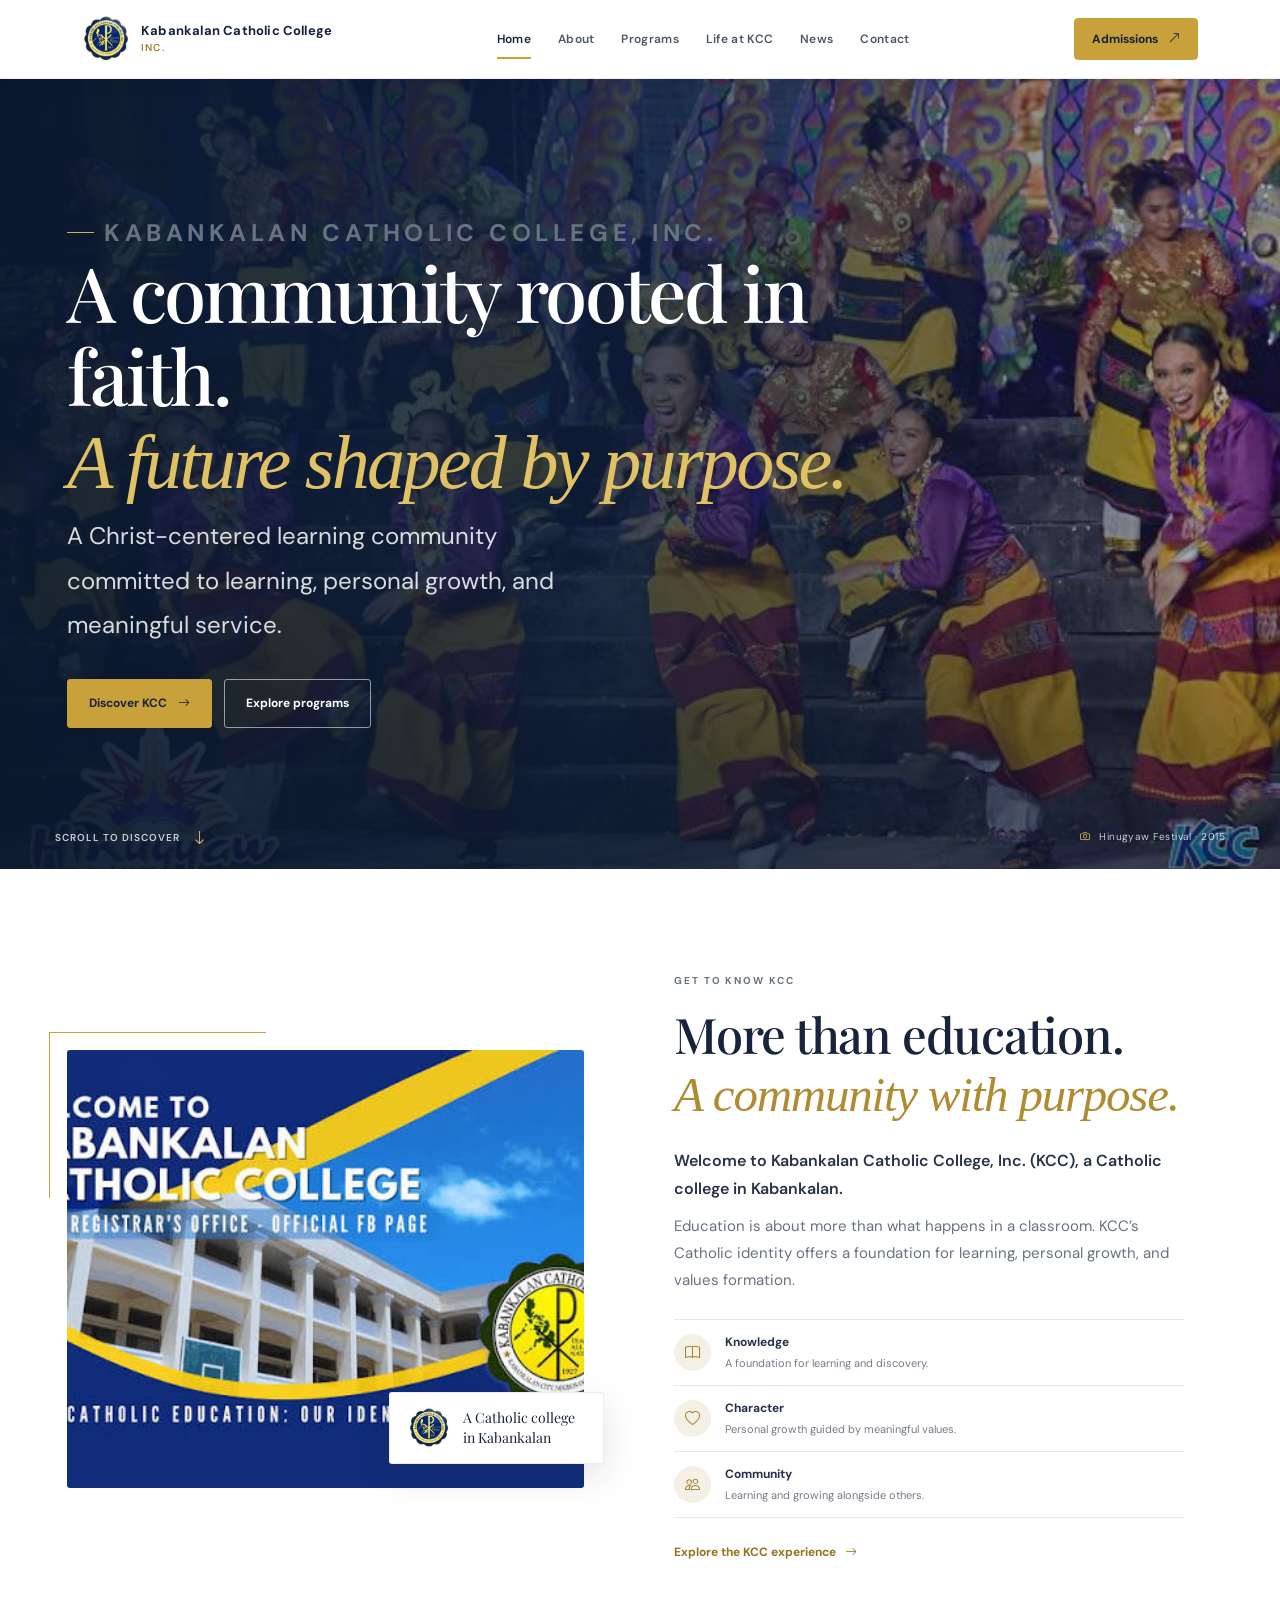
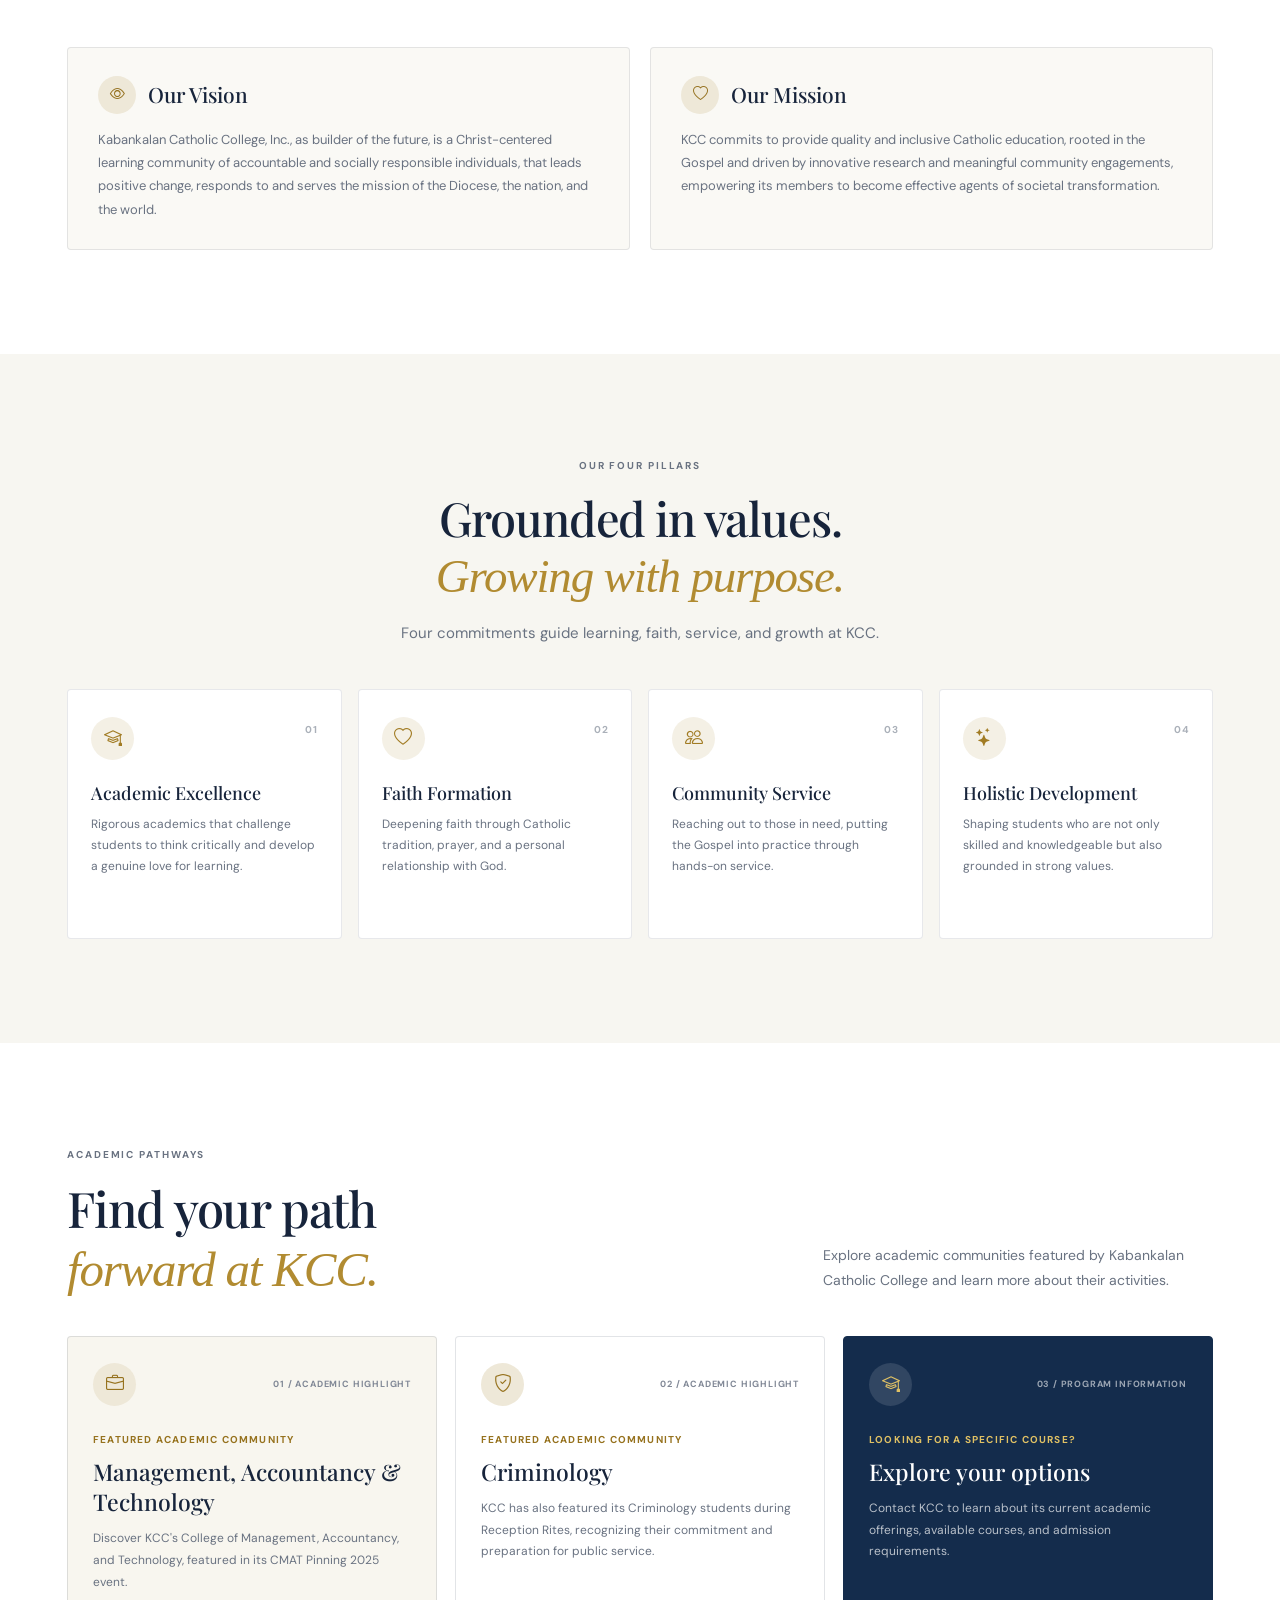
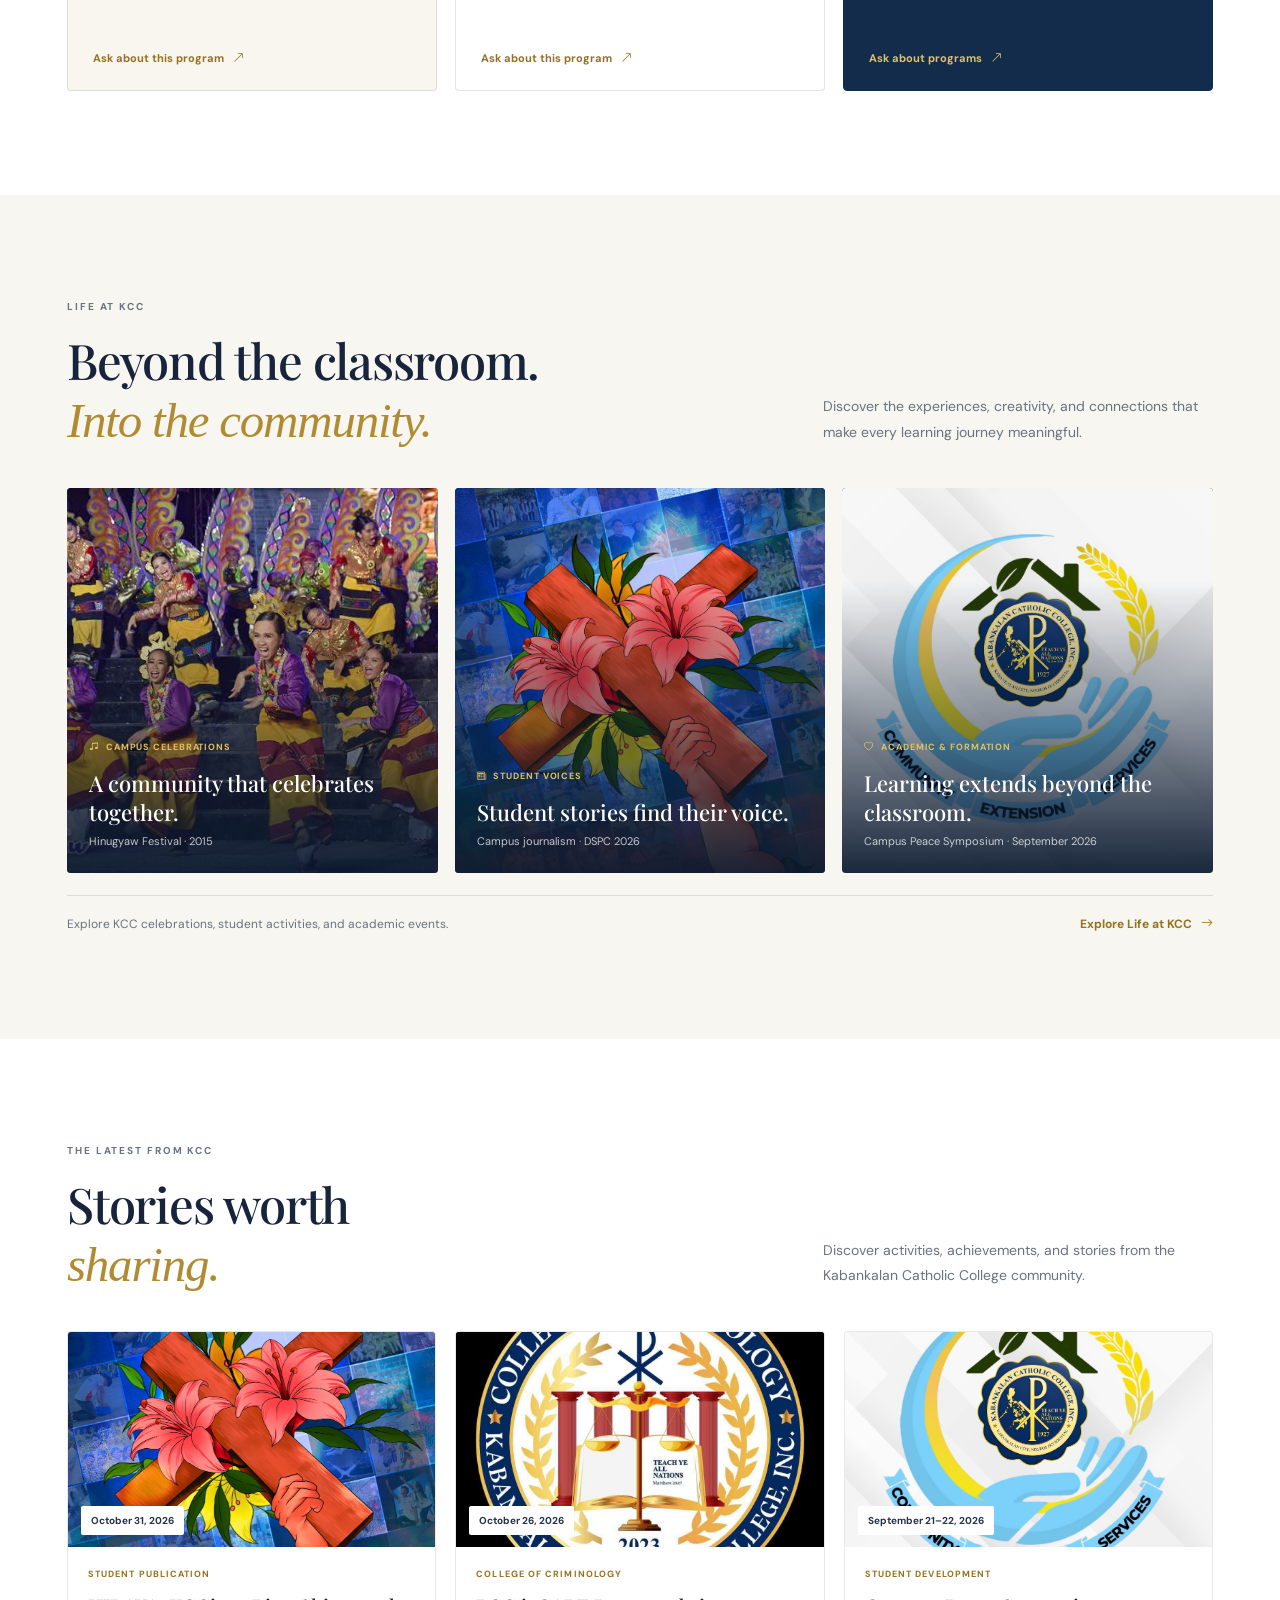
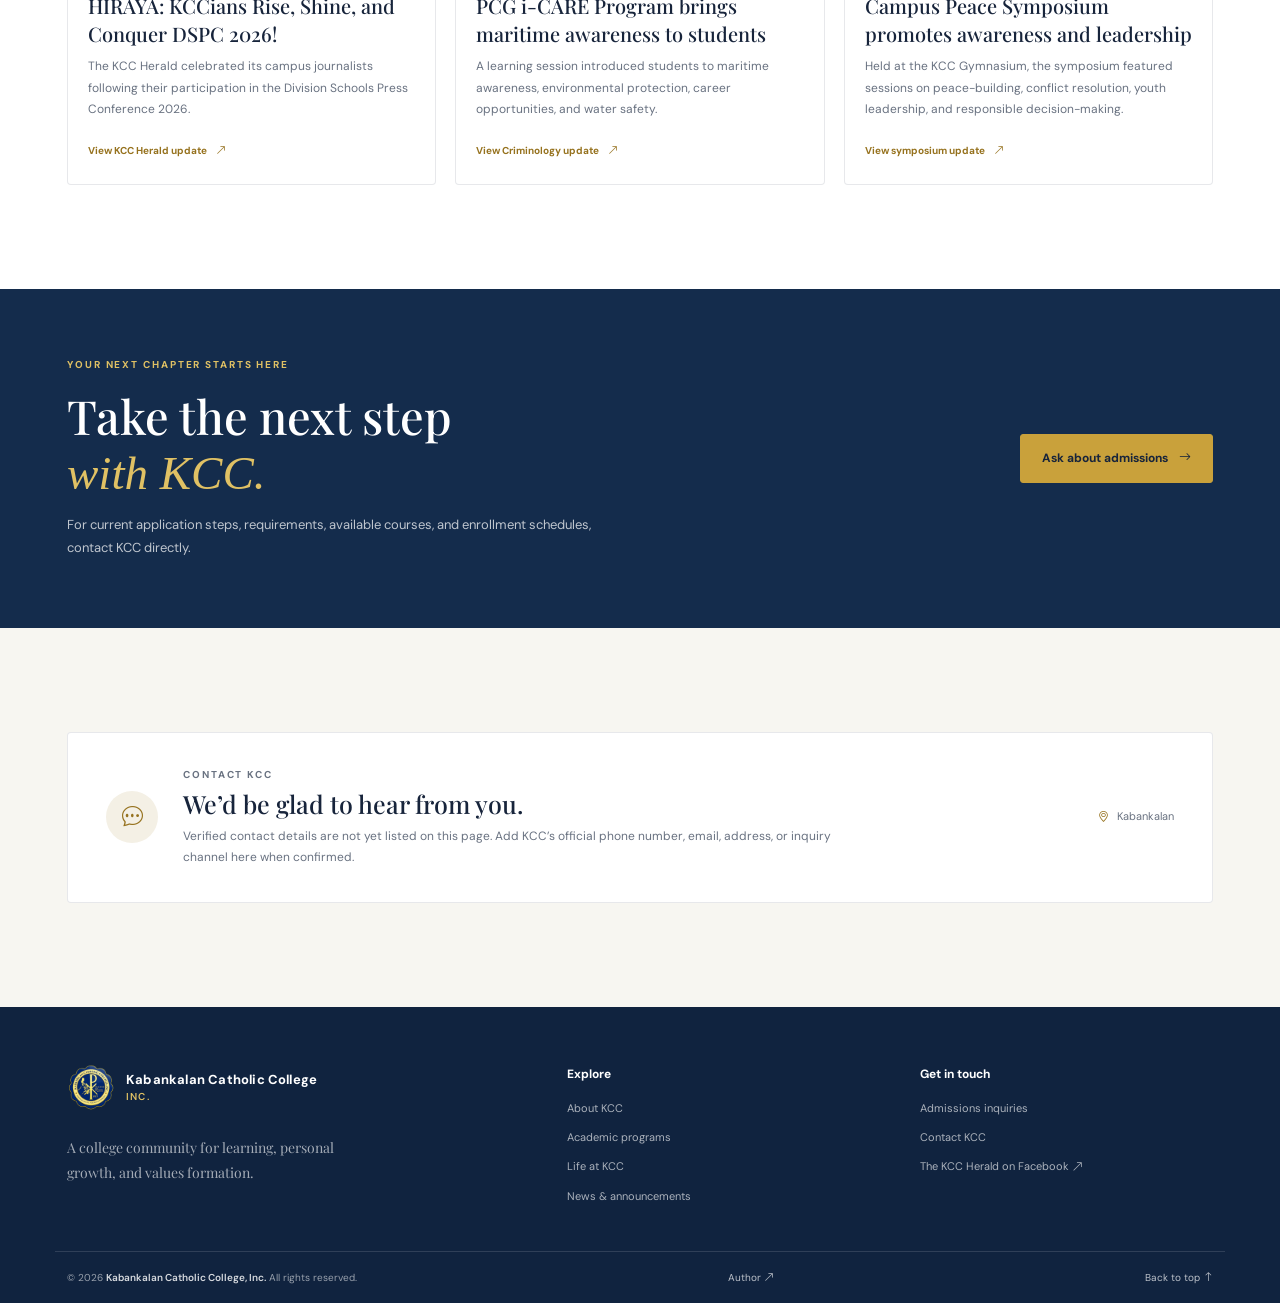
==== commit a6e070c6: "Add Author" ====
--- a/index.html
+++ b/index.html
@@ -296,6 +296,7 @@
     </div>
     <div class="container footer-bottom">
       <p>© <span id="copyright-year">2026</span> <strong>Kabankalan Catholic College, Inc.</strong> All rights reserved.</p>
+      <a href="https://markylouiseg-ai.github.io/Gonzales-Project-1/" target="_blank" rel="noopener noreferrer" aria-label="Visit the author's website">Author <i class="bi bi-arrow-up-right" aria-hidden="true"></i></a>
       <a href="#hero">Back to top <i class="bi bi-arrow-up" aria-hidden="true"></i></a>
     </div>
   </footer>
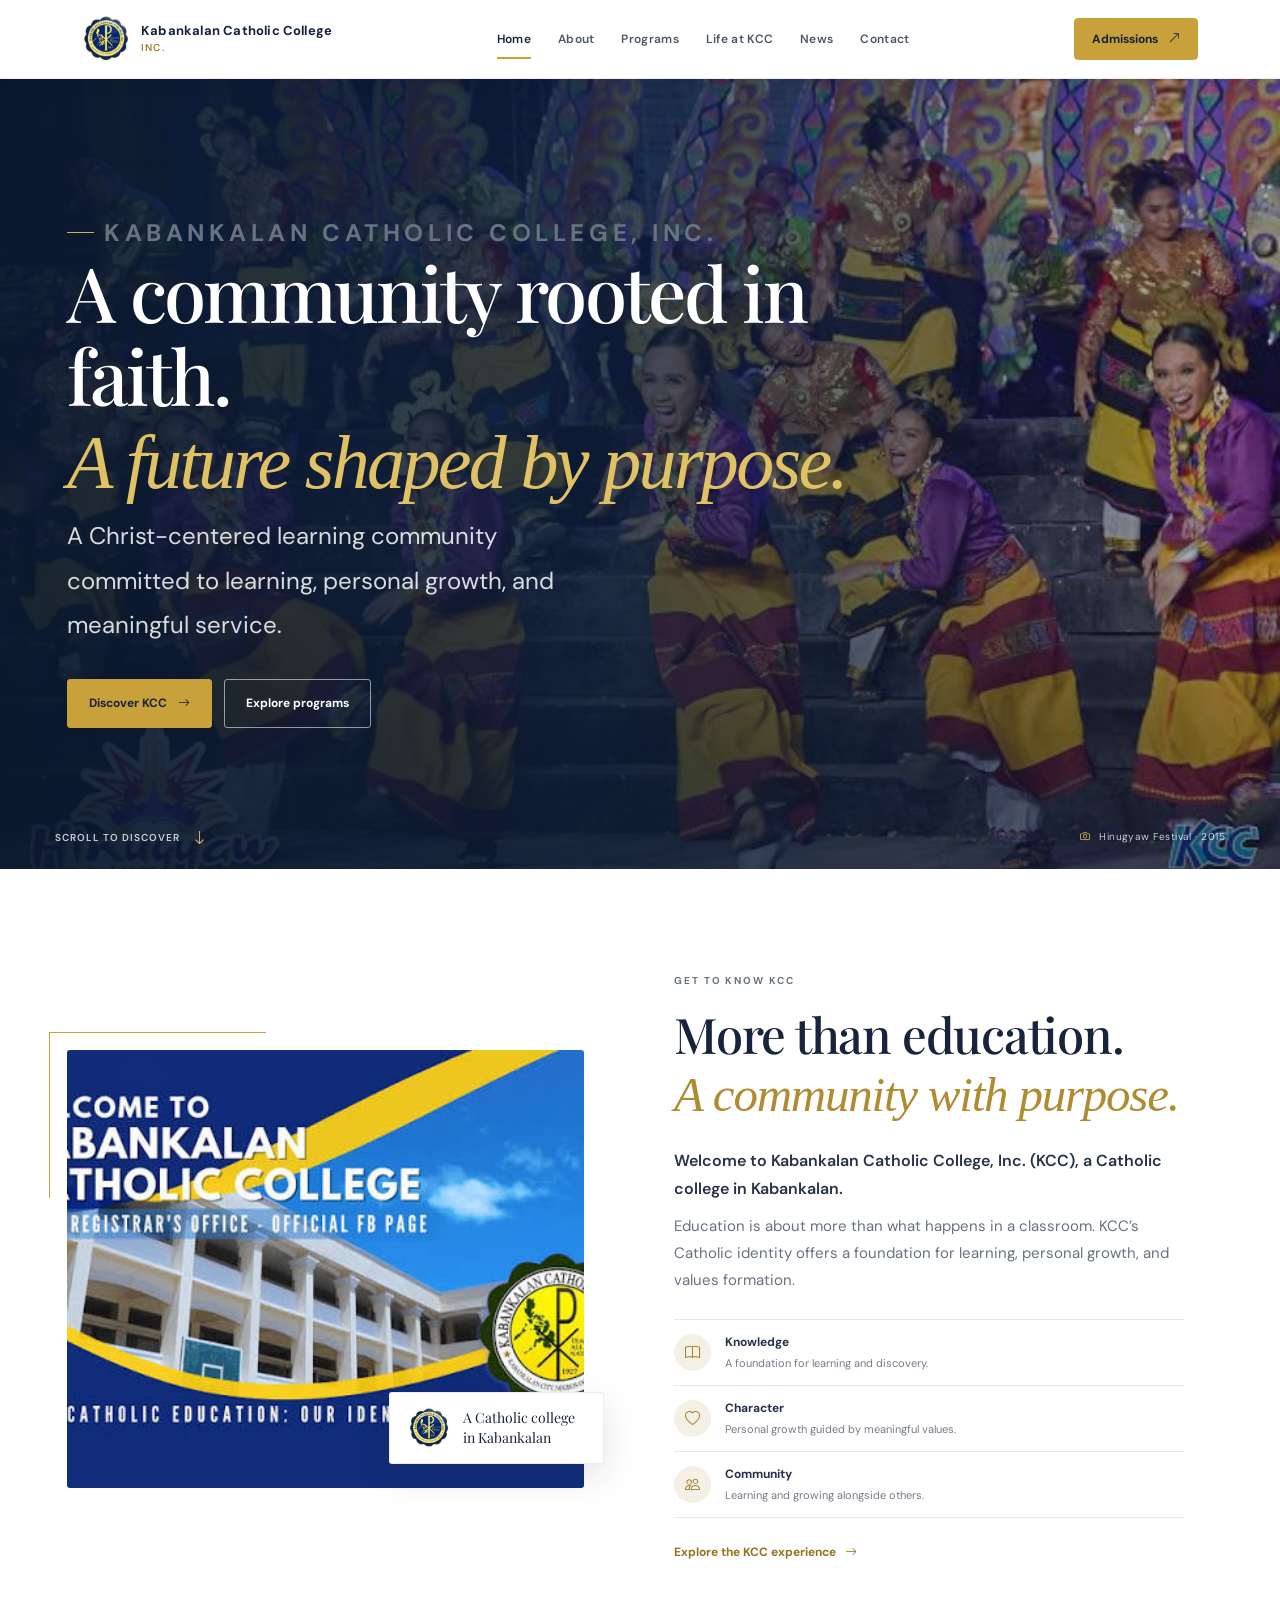
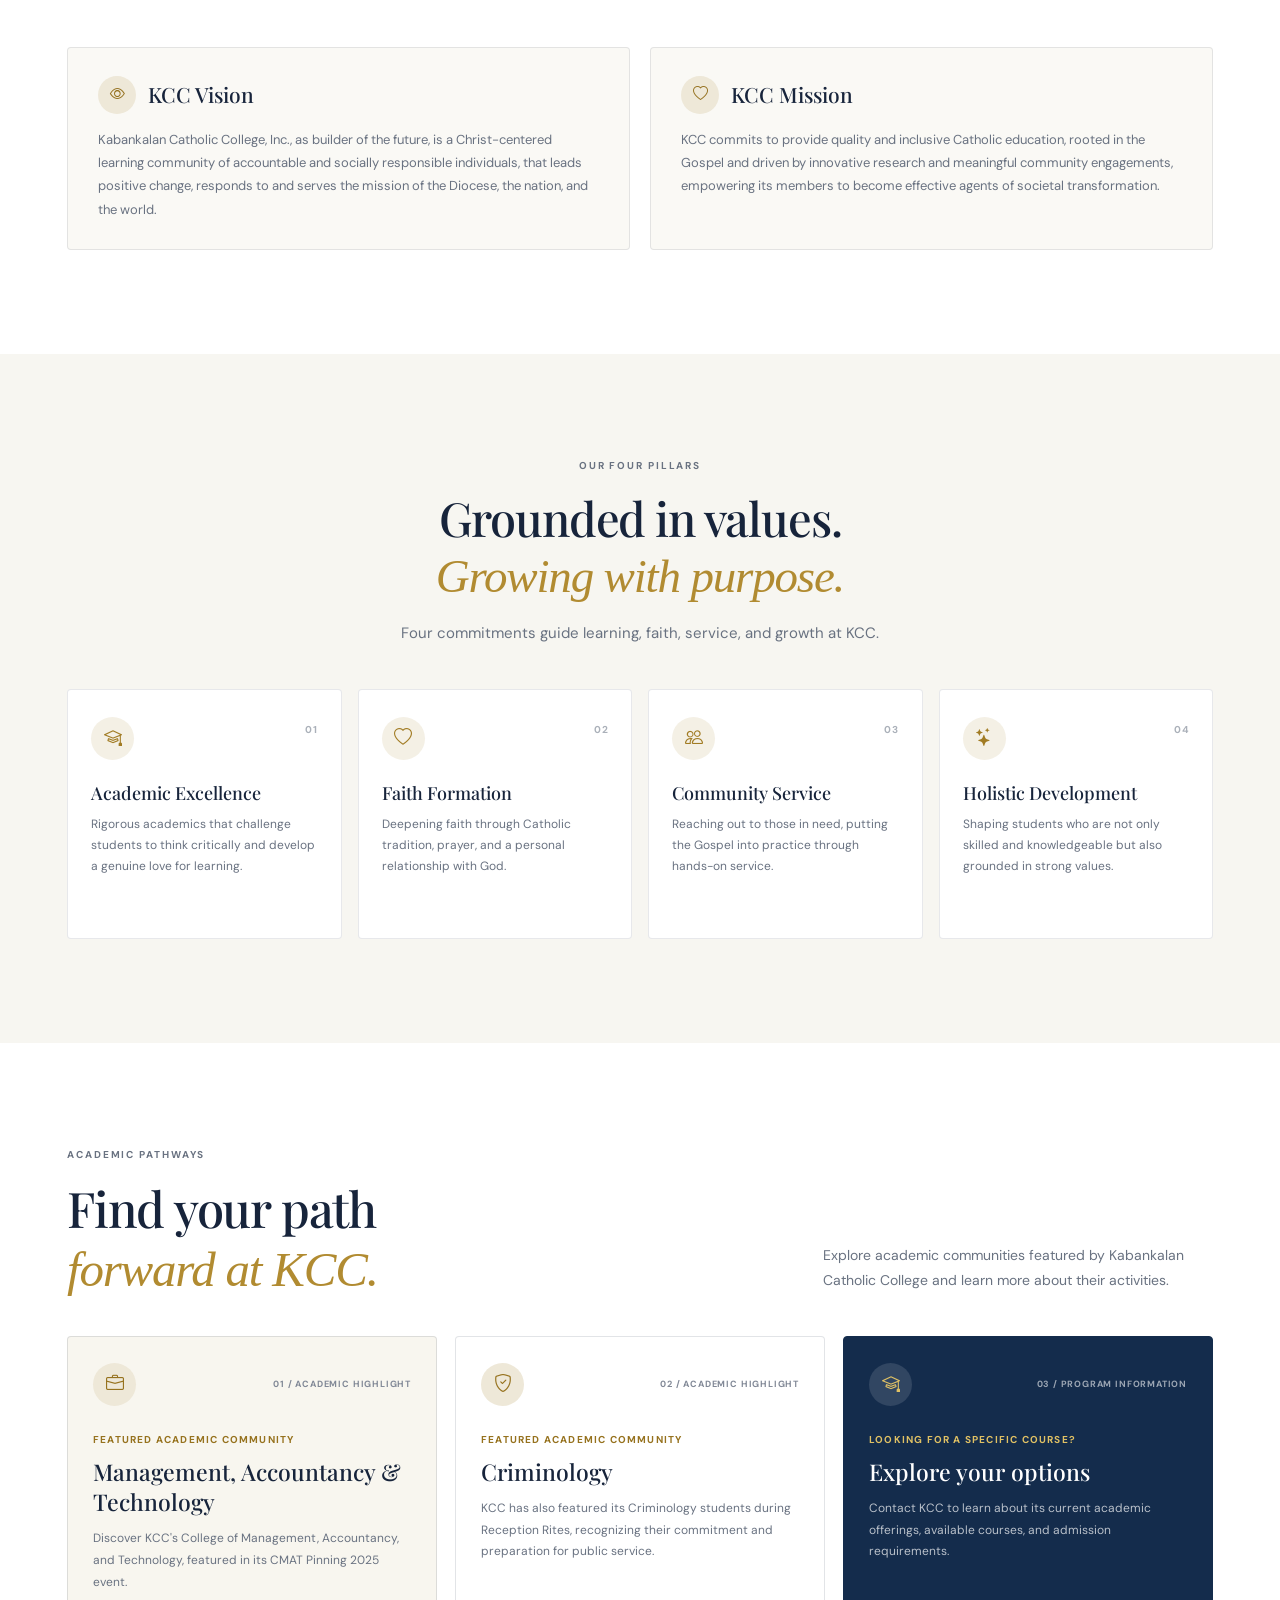
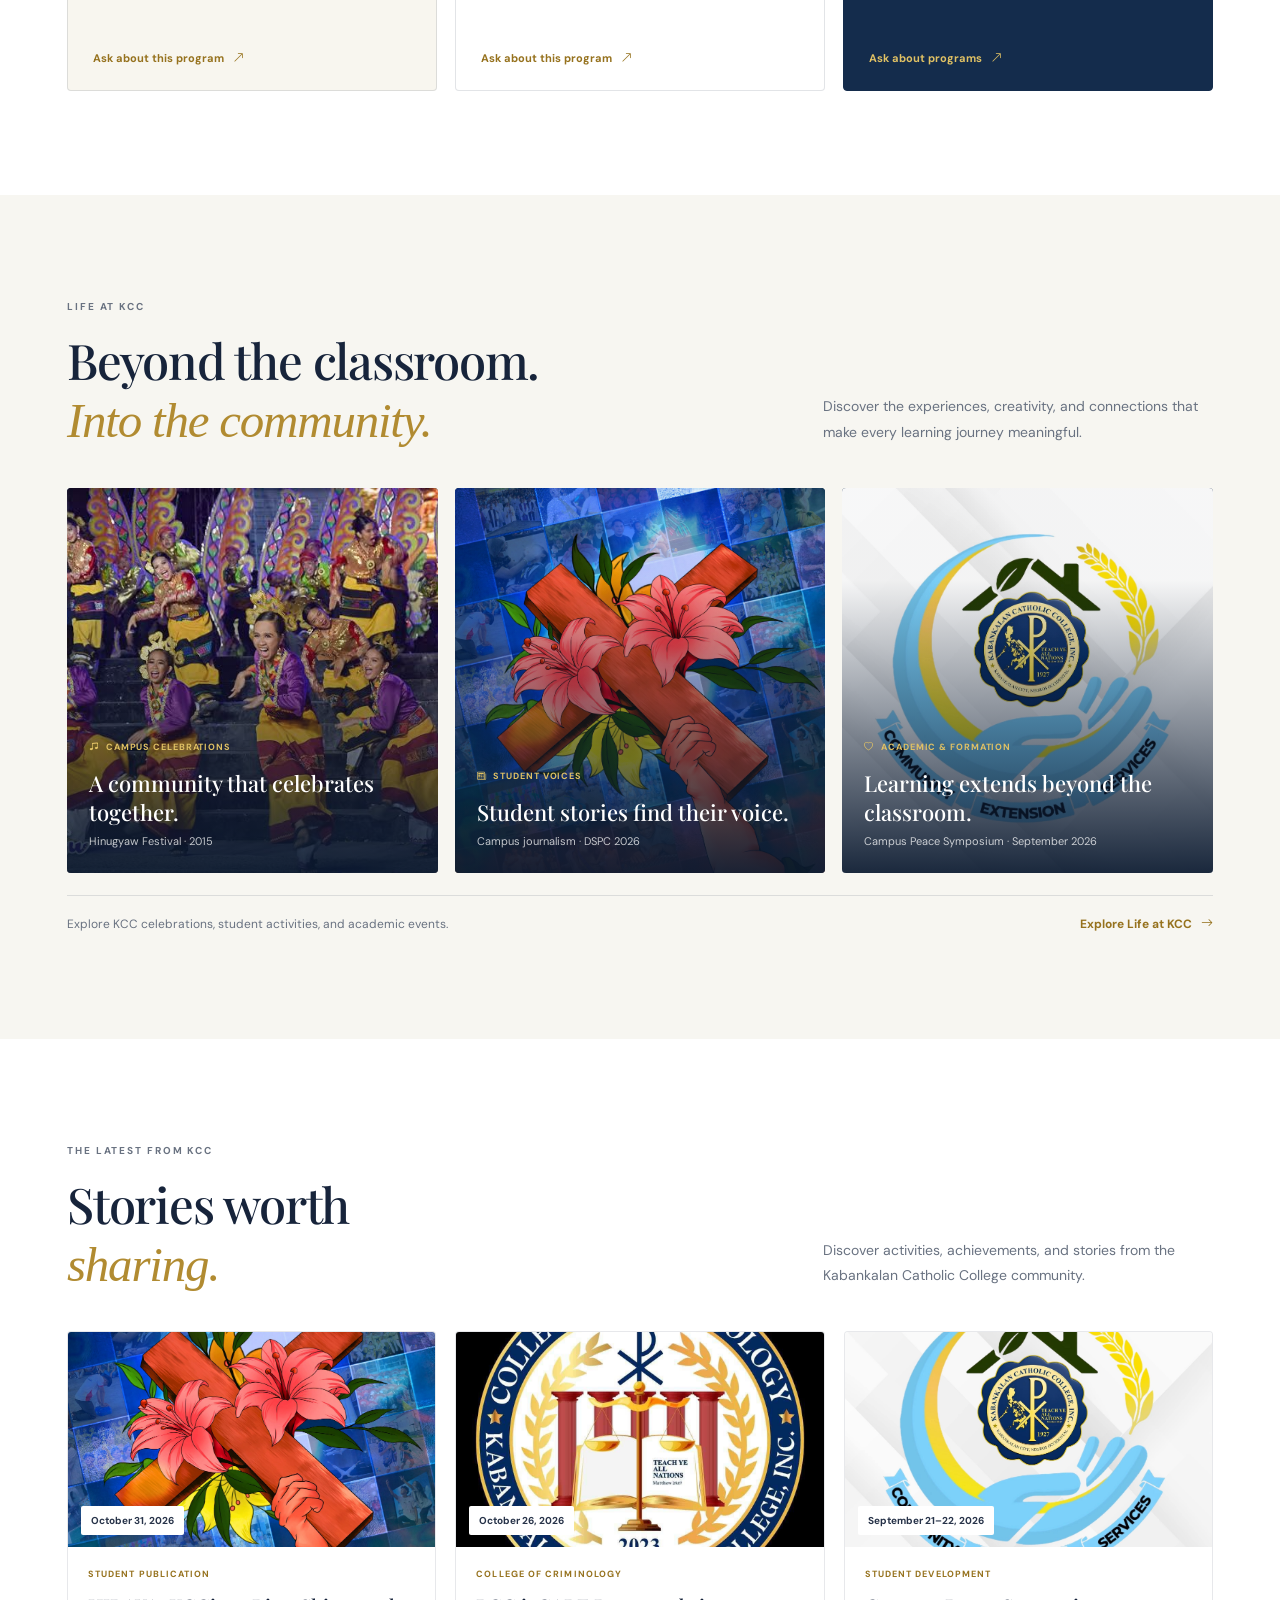
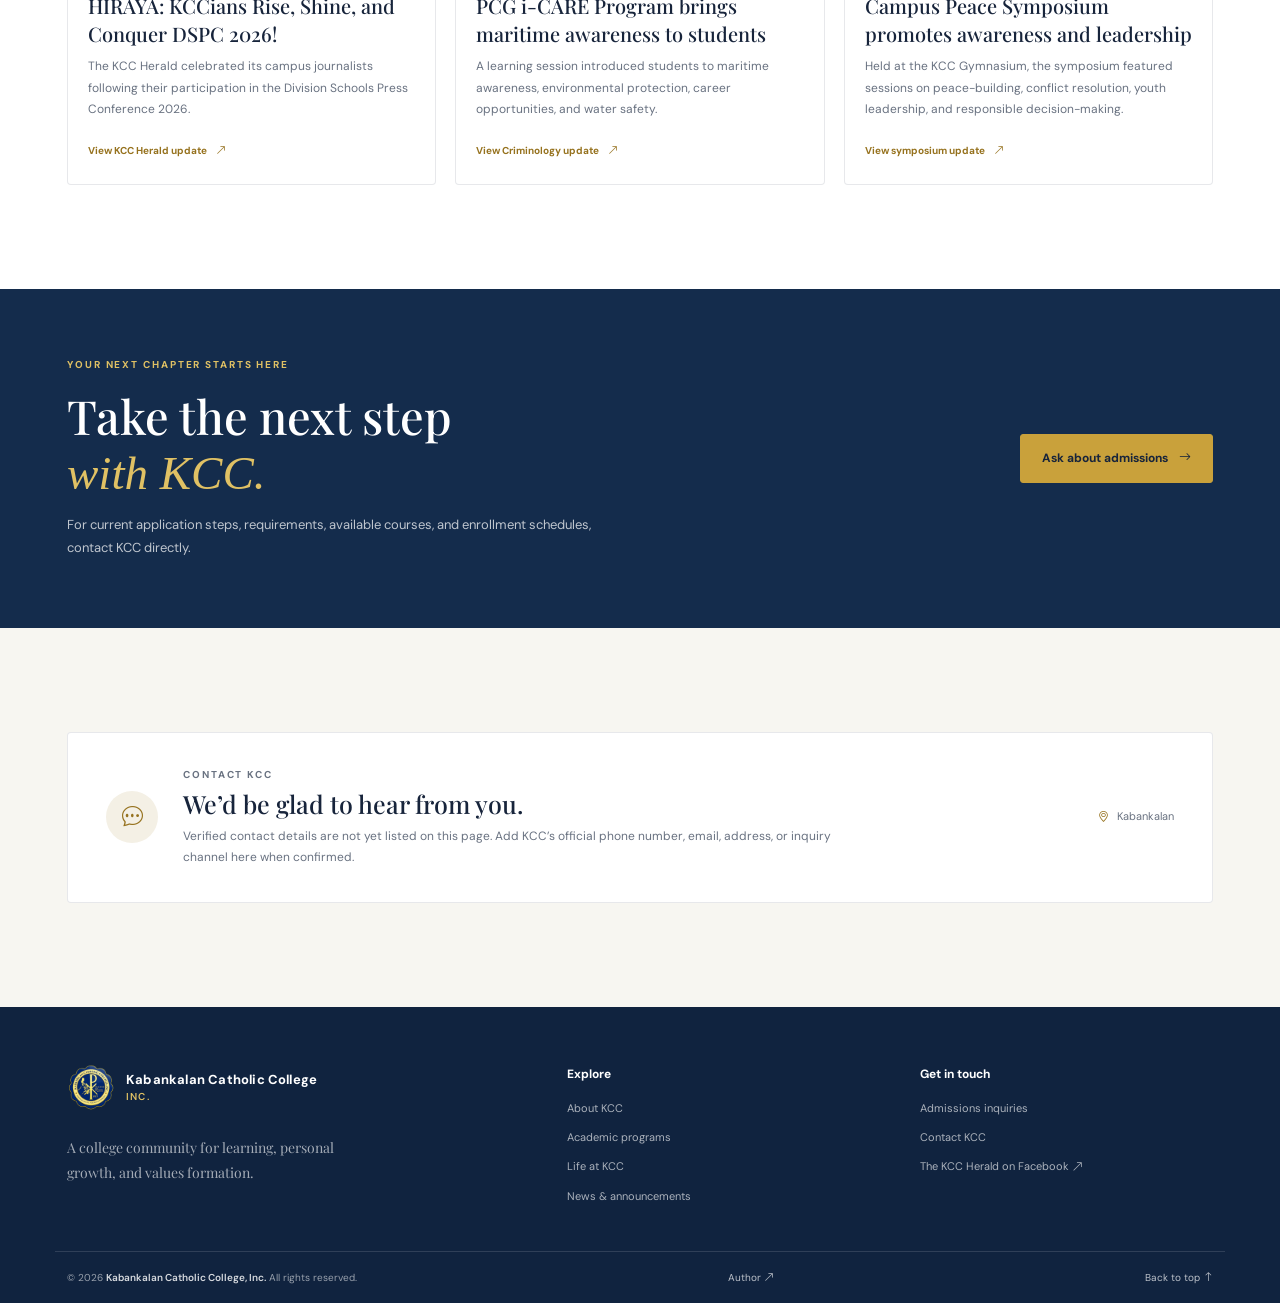
==== commit 9657c7e0: "This commit change the KCC vison and mission" ====
--- a/index.html
+++ b/index.html
@@ -91,11 +91,11 @@
 
         <div class="mission-grid">
           <article class="mission-card" data-aos="fade-up">
-            <div class="mission-card-title"><span><i class="bi bi-eye" aria-hidden="true"></i></span><h3>Our Vision</h3></div>
+            <div class="mission-card-title"><span><i class="bi bi-eye" aria-hidden="true"></i></span><h3>KCC Vision</h3></div>
             <p>Kabankalan Catholic College, Inc., as builder of the future, is a Christ-centered learning community of accountable and socially responsible individuals, that leads positive change, responds to and serves the mission of the Diocese, the nation, and the world.</p>
           </article>
           <article class="mission-card" data-aos="fade-up" data-aos-delay="100">
-            <div class="mission-card-title"><span><i class="bi bi-heart" aria-hidden="true"></i></span><h3>Our Mission</h3></div>
+            <div class="mission-card-title"><span><i class="bi bi-heart" aria-hidden="true"></i></span><h3>KCC Mission</h3></div>
             <p>KCC commits to provide quality and inclusive Catholic education, rooted in the Gospel and driven by innovative research and meaningful community engagements, empowering its members to become effective agents of societal transformation.</p>
           </article>
         </div>
--- a/assets/css/kcc-custom.css
+++ b/assets/css/kcc-custom.css
@@ -406,6 +406,16 @@
   background: #fff;
 }
 
+.about-page #about-us .about-visual > img {
+  display: block;
+  width: 100%;
+  height: auto;
+  min-height: 0;
+  aspect-ratio: auto;
+  object-fit: contain;
+  object-position: center;
+}
+
 .about-grid {
   display: grid;
   grid-template-columns: minmax(0, 0.96fr) minmax(0, 1fr);
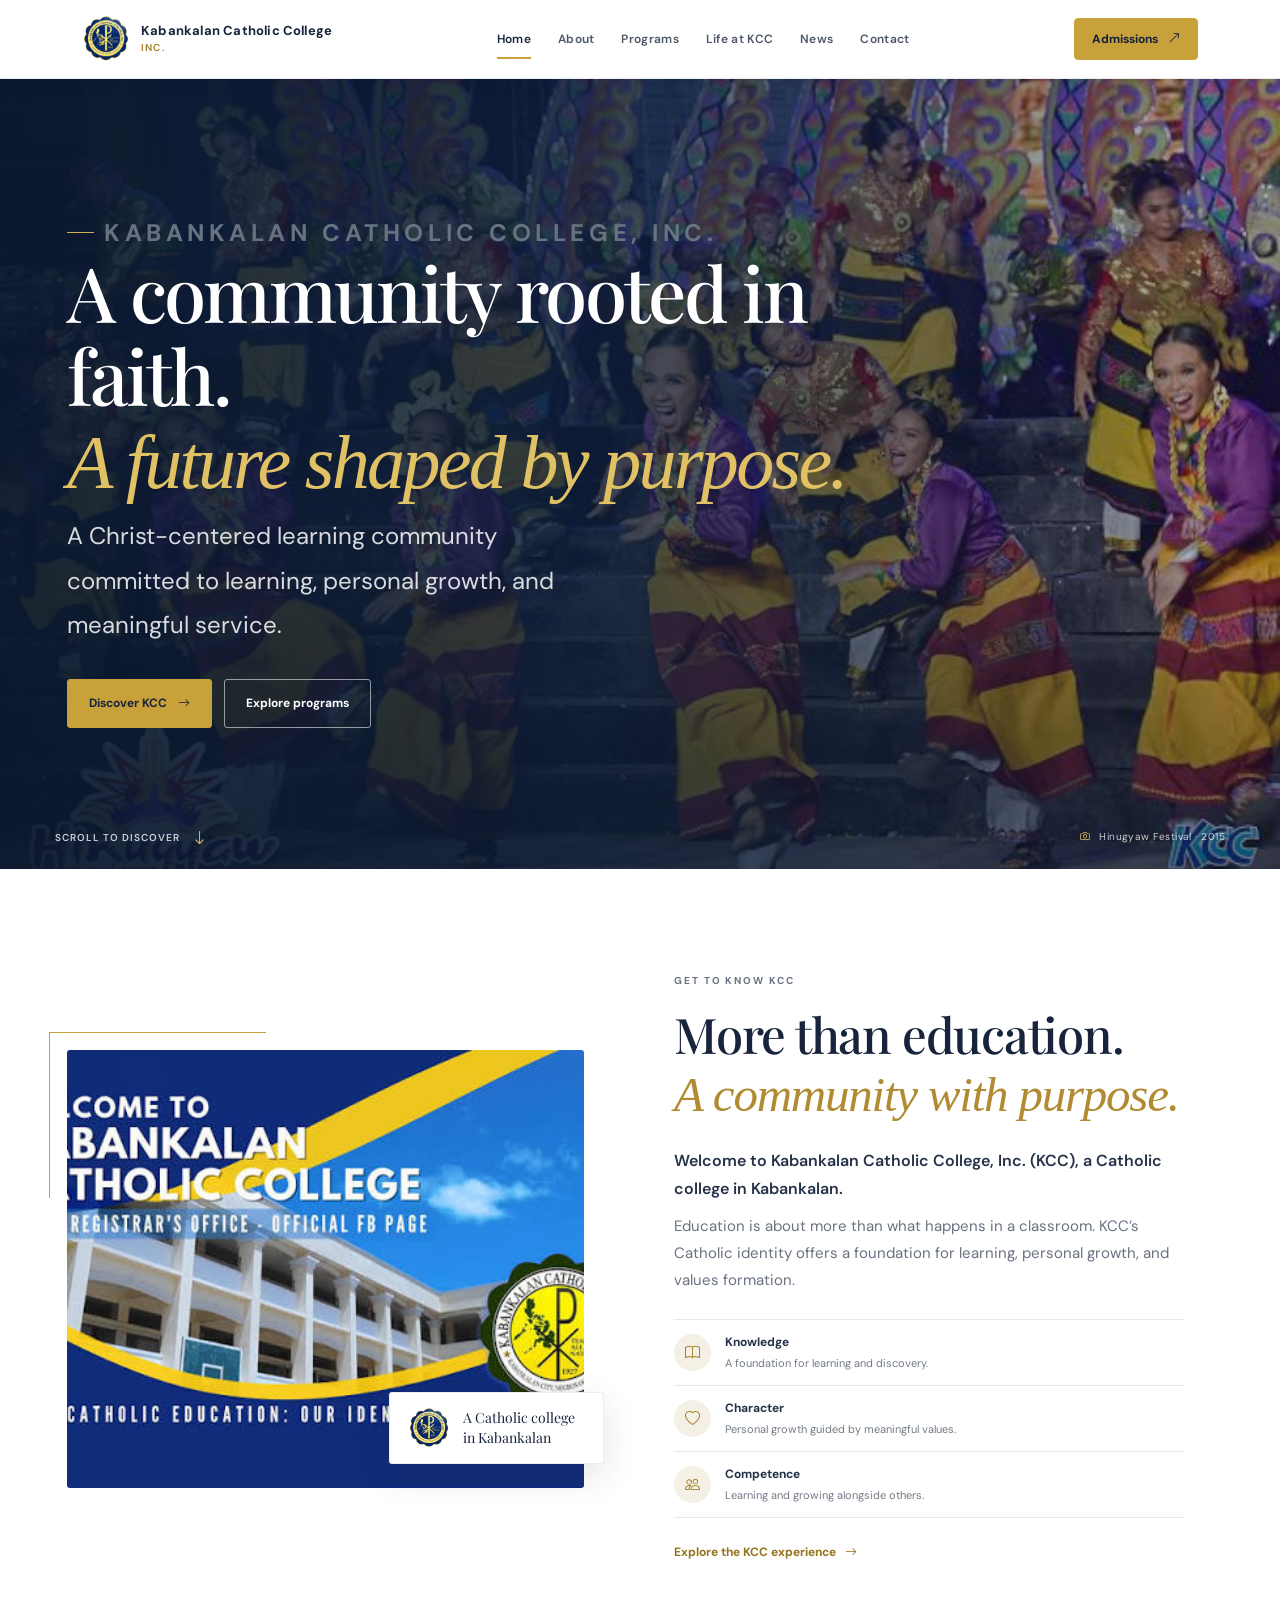
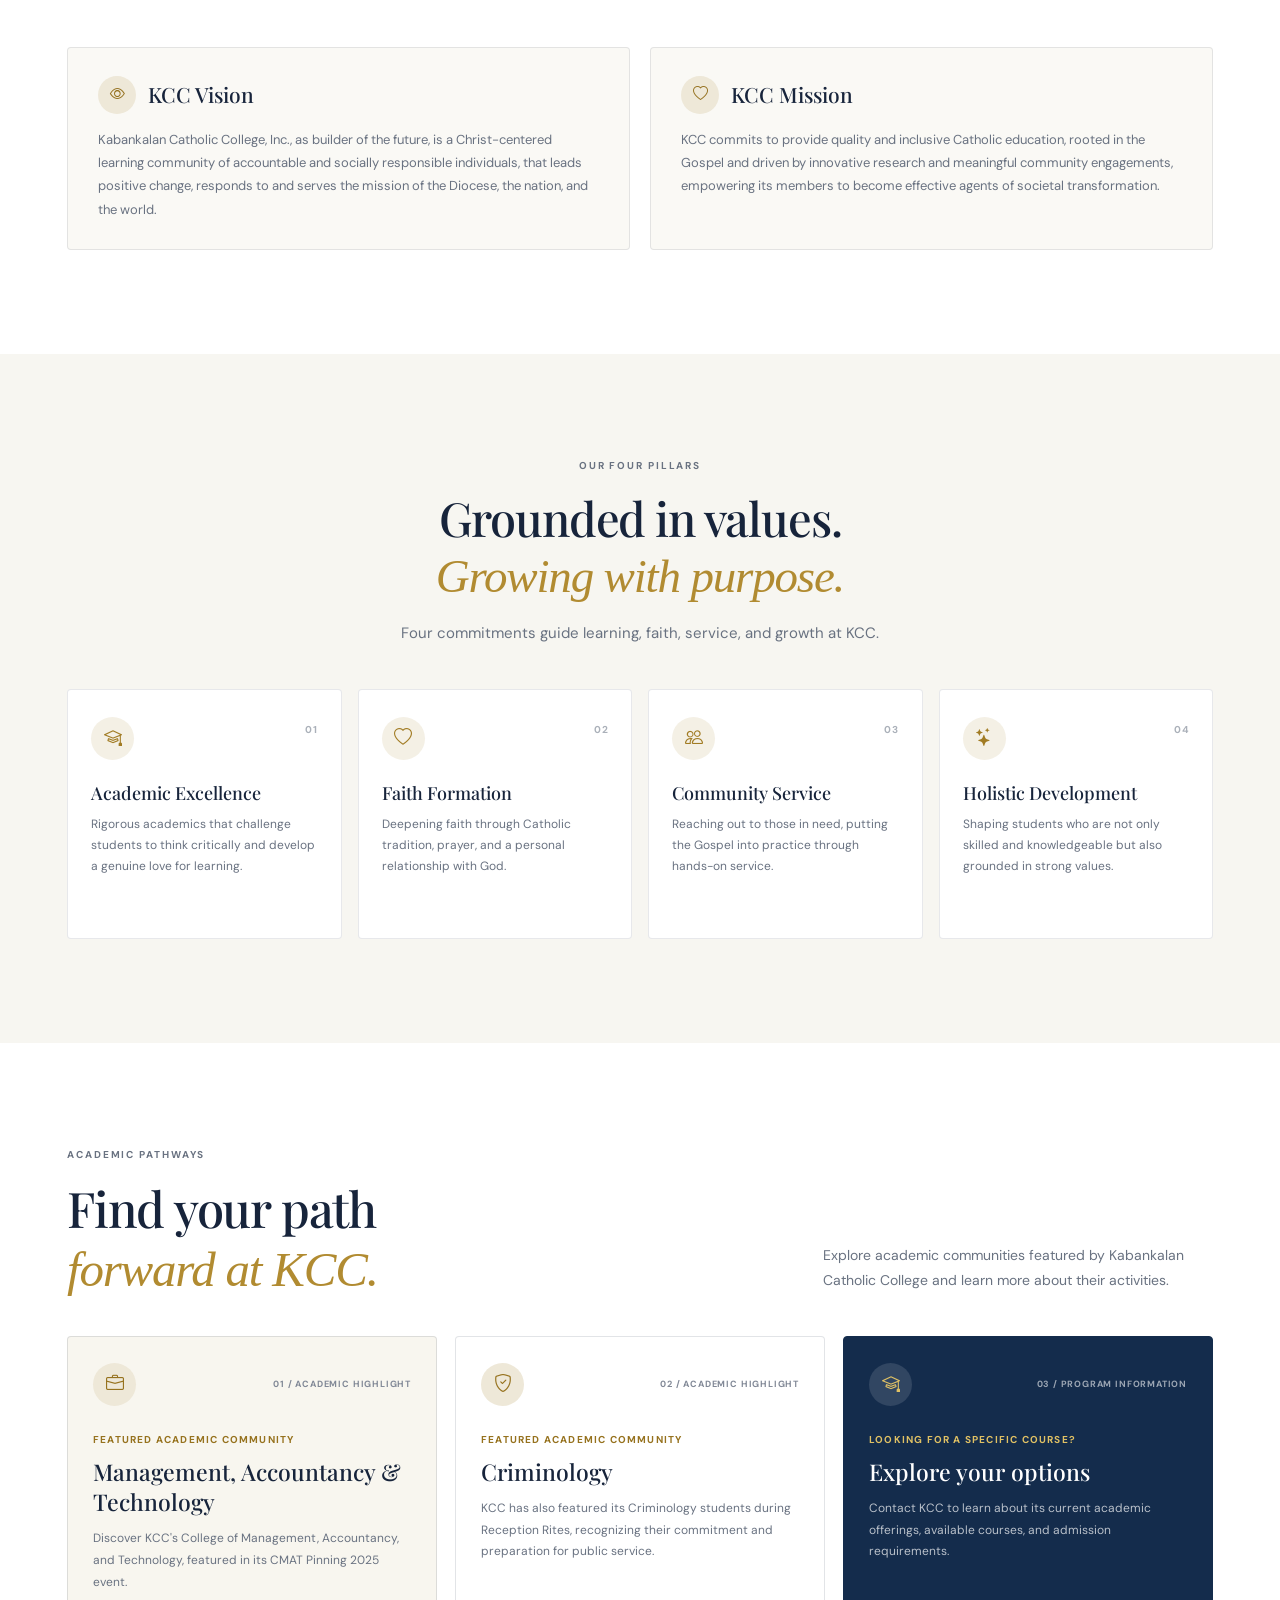
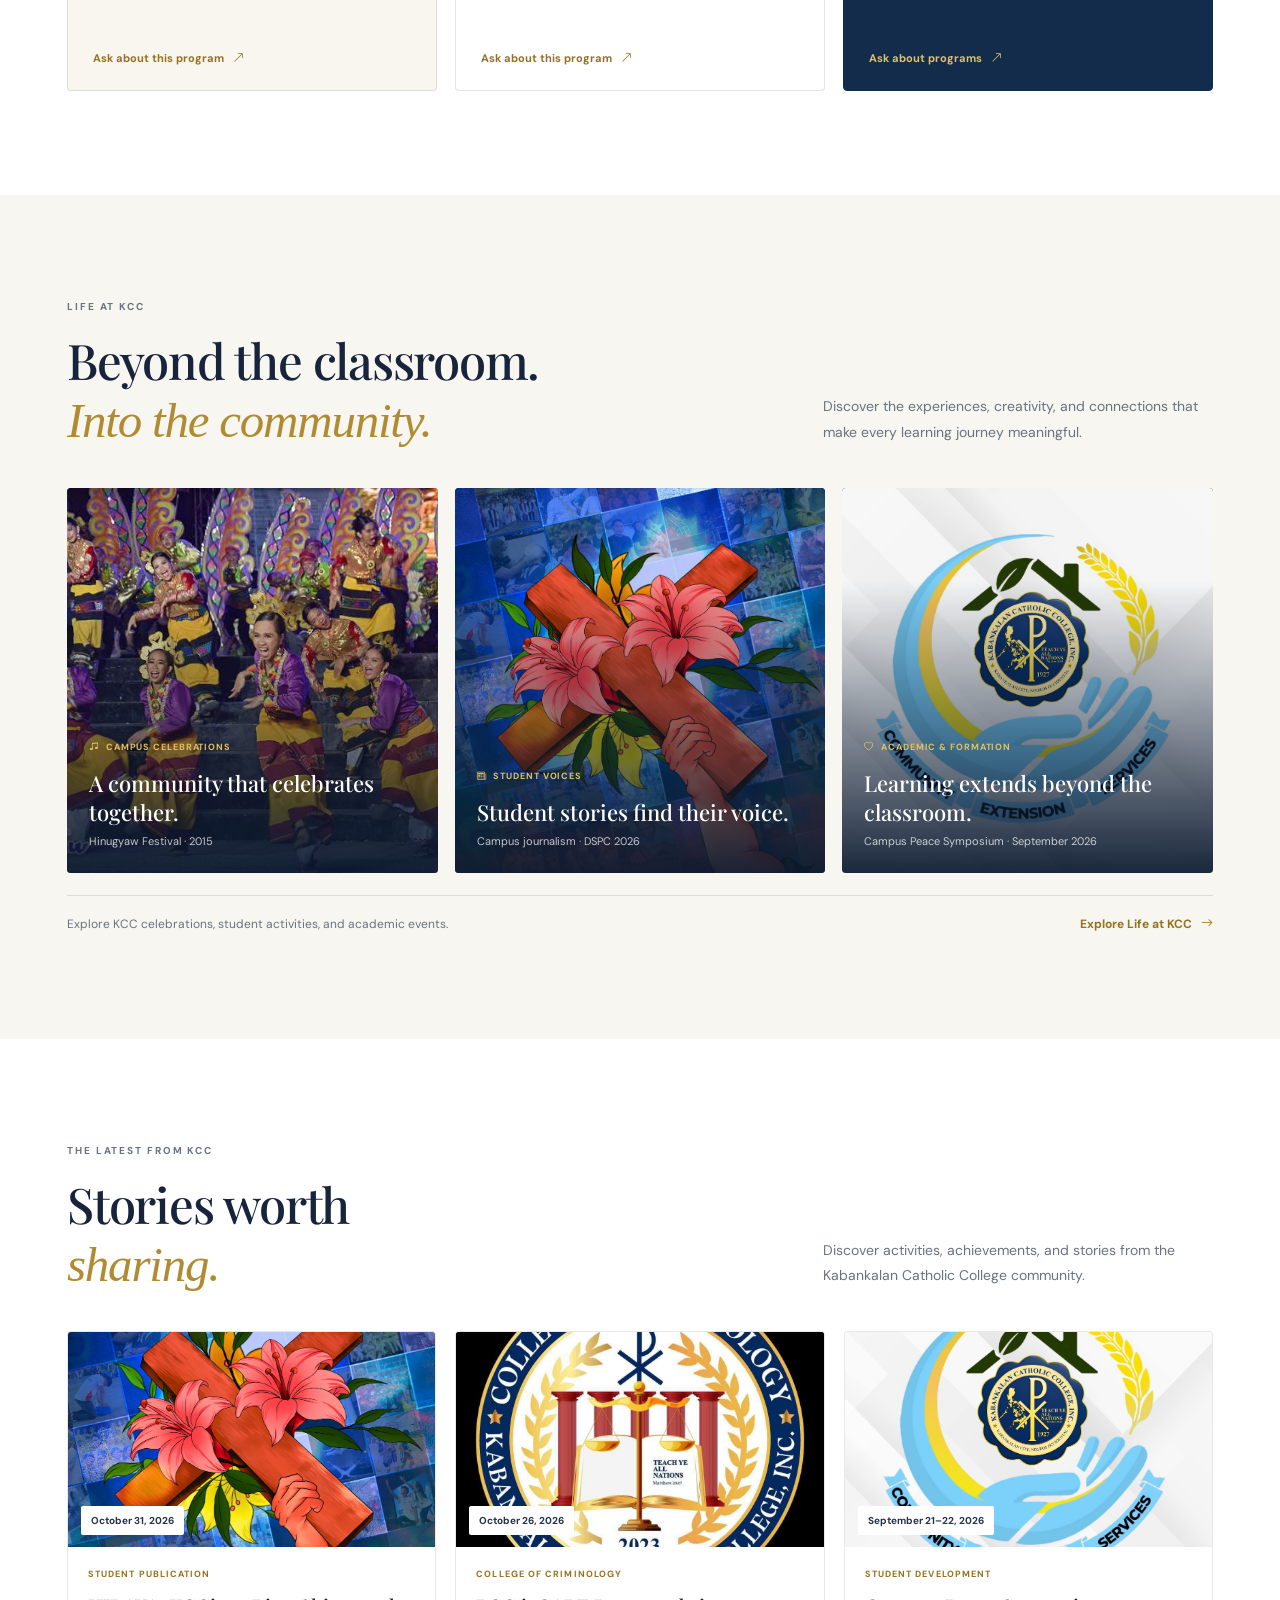
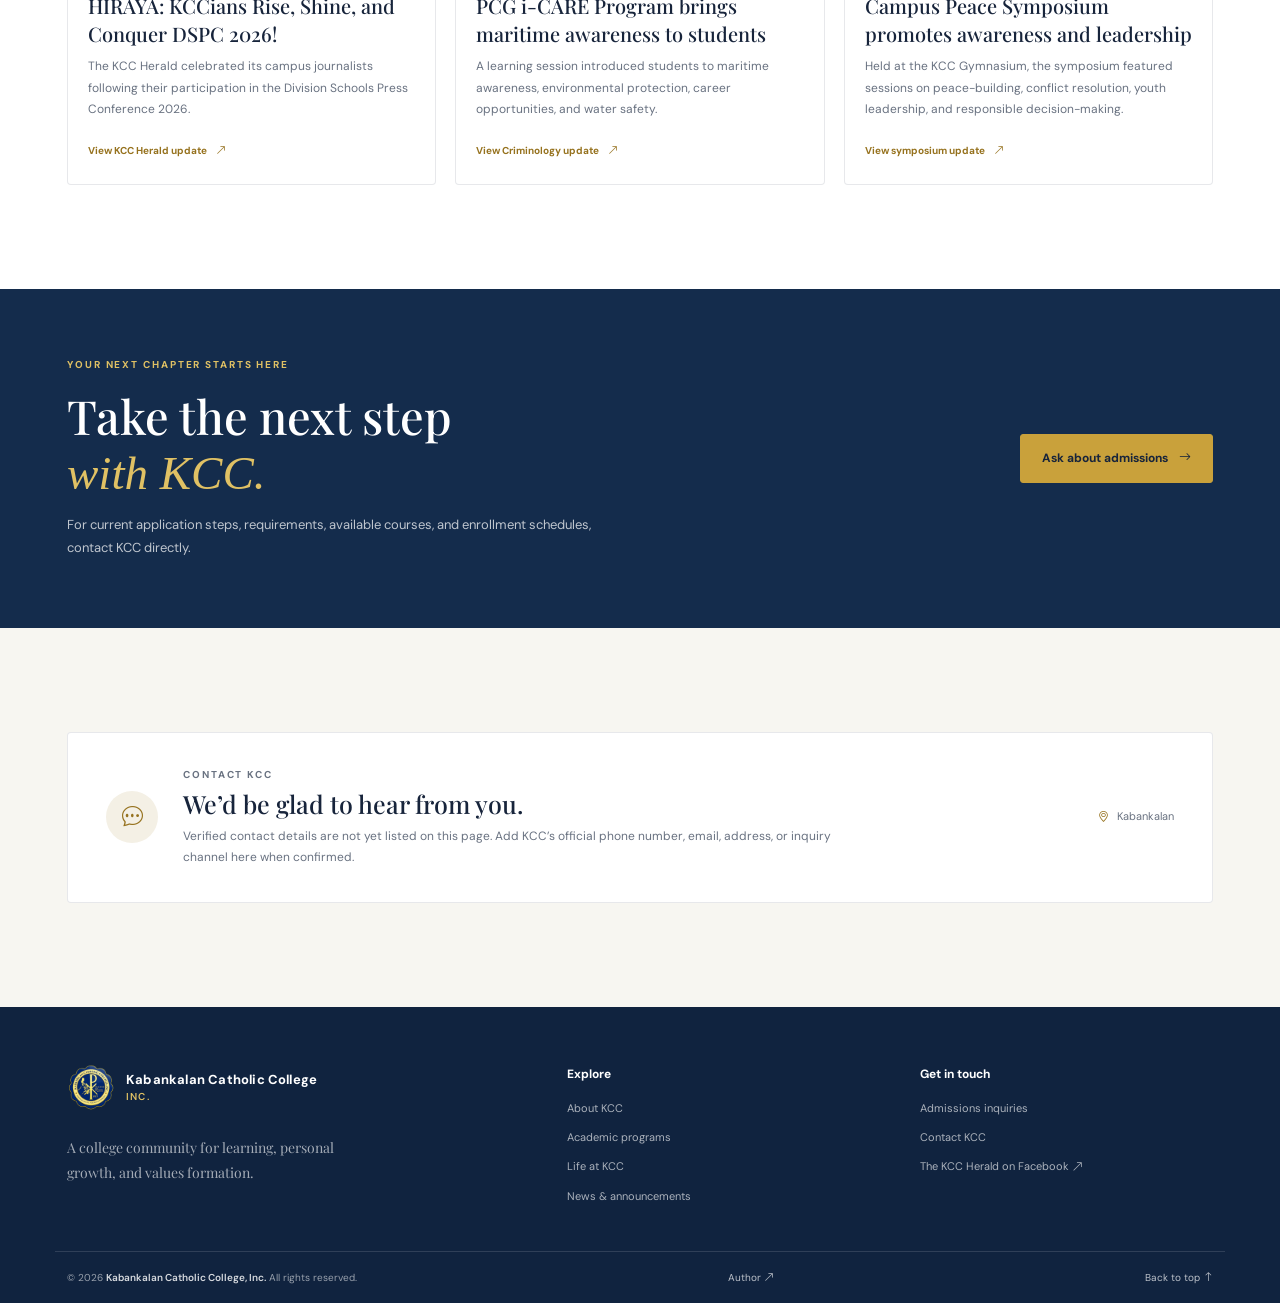
==== commit d0bcfec5: "This commit change the KCC Meaning" ====
--- a/index.html
+++ b/index.html
@@ -83,7 +83,7 @@
             <div class="identity-list" aria-label="KCC's guiding values">
               <div><i class="bi bi-book" aria-hidden="true"></i><span><strong>Knowledge</strong><small>A foundation for learning and discovery.</small></span></div>
               <div><i class="bi bi-heart" aria-hidden="true"></i><span><strong>Character</strong><small>Personal growth guided by meaningful values.</small></span></div>
-              <div><i class="bi bi-people" aria-hidden="true"></i><span><strong>Community</strong><small>Learning and growing alongside others.</small></span></div>
+              <div><i class="bi bi-people" aria-hidden="true"></i><span><strong>Competence</strong><small>Learning and growing alongside others.</small></span></div>
             </div>
             <a class="text-link" href="#pillars">Explore the KCC experience <i class="bi bi-arrow-right" aria-hidden="true"></i></a>
           </div>
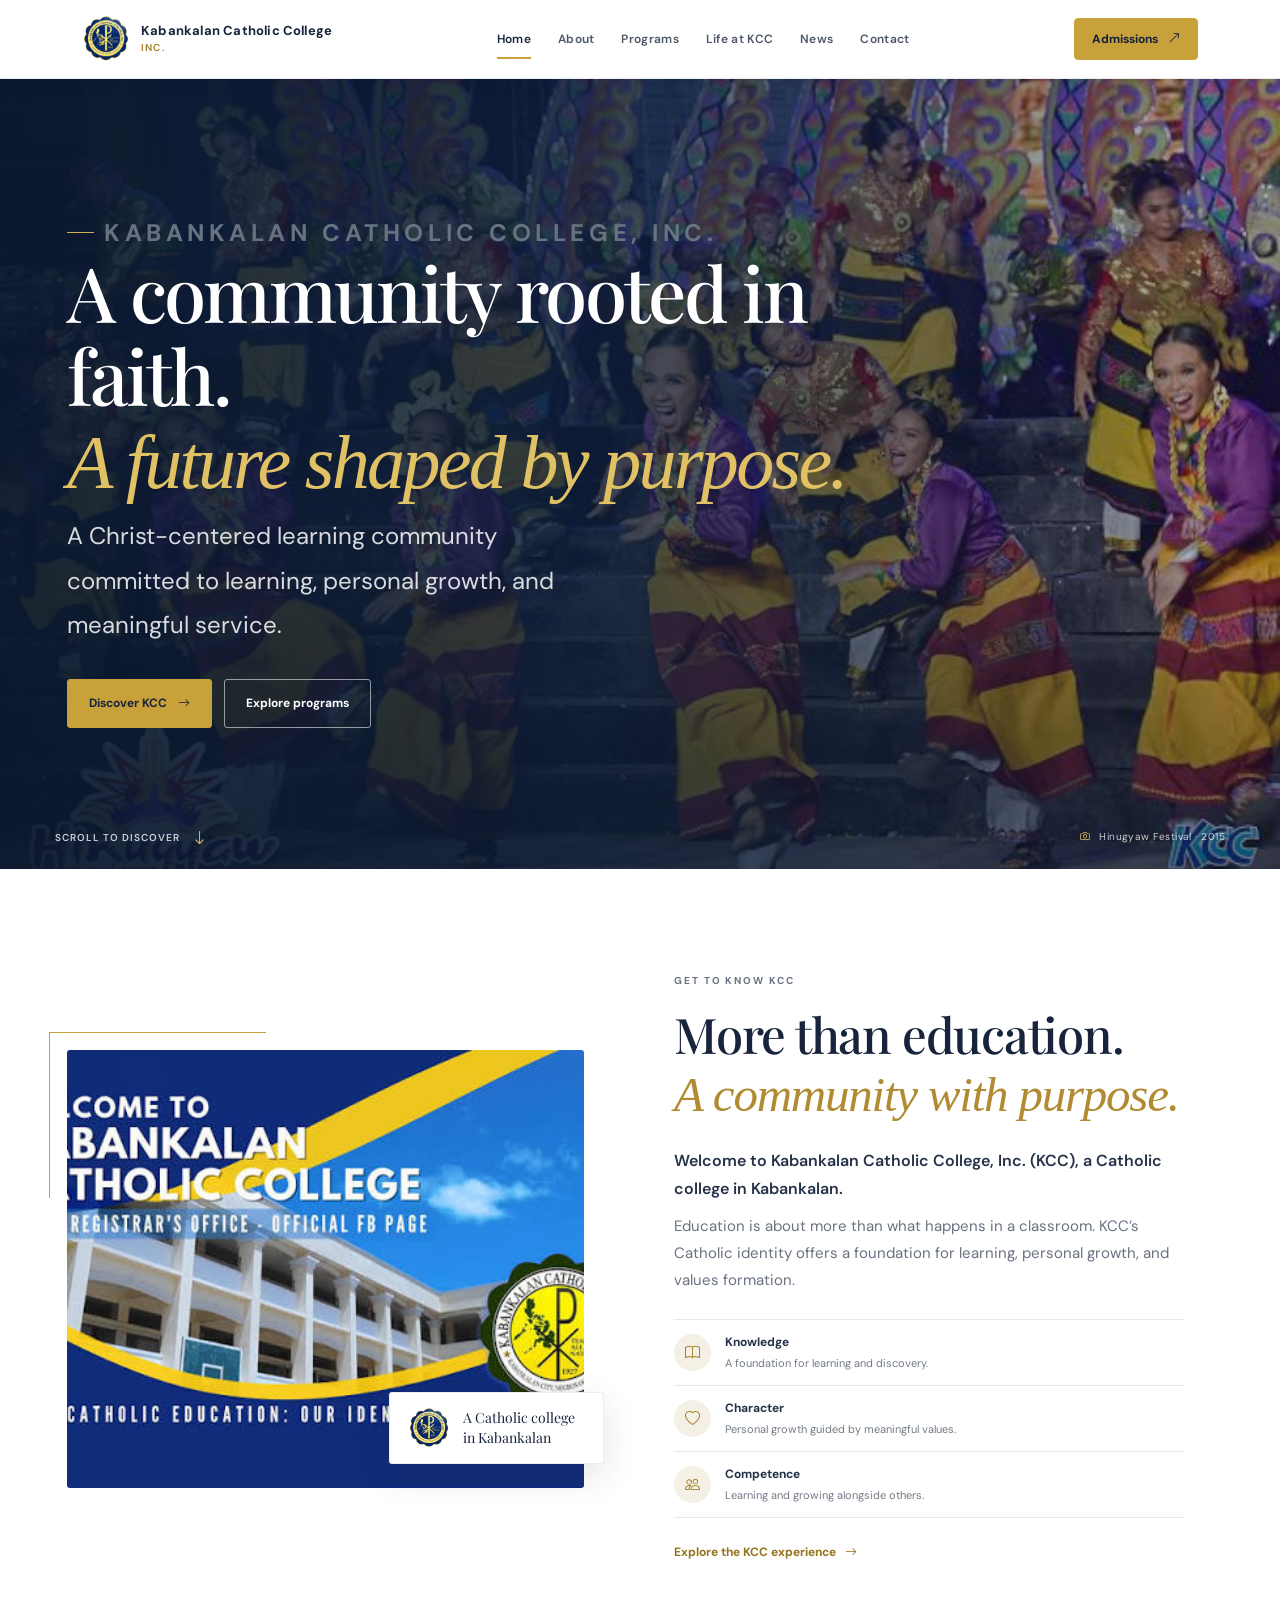
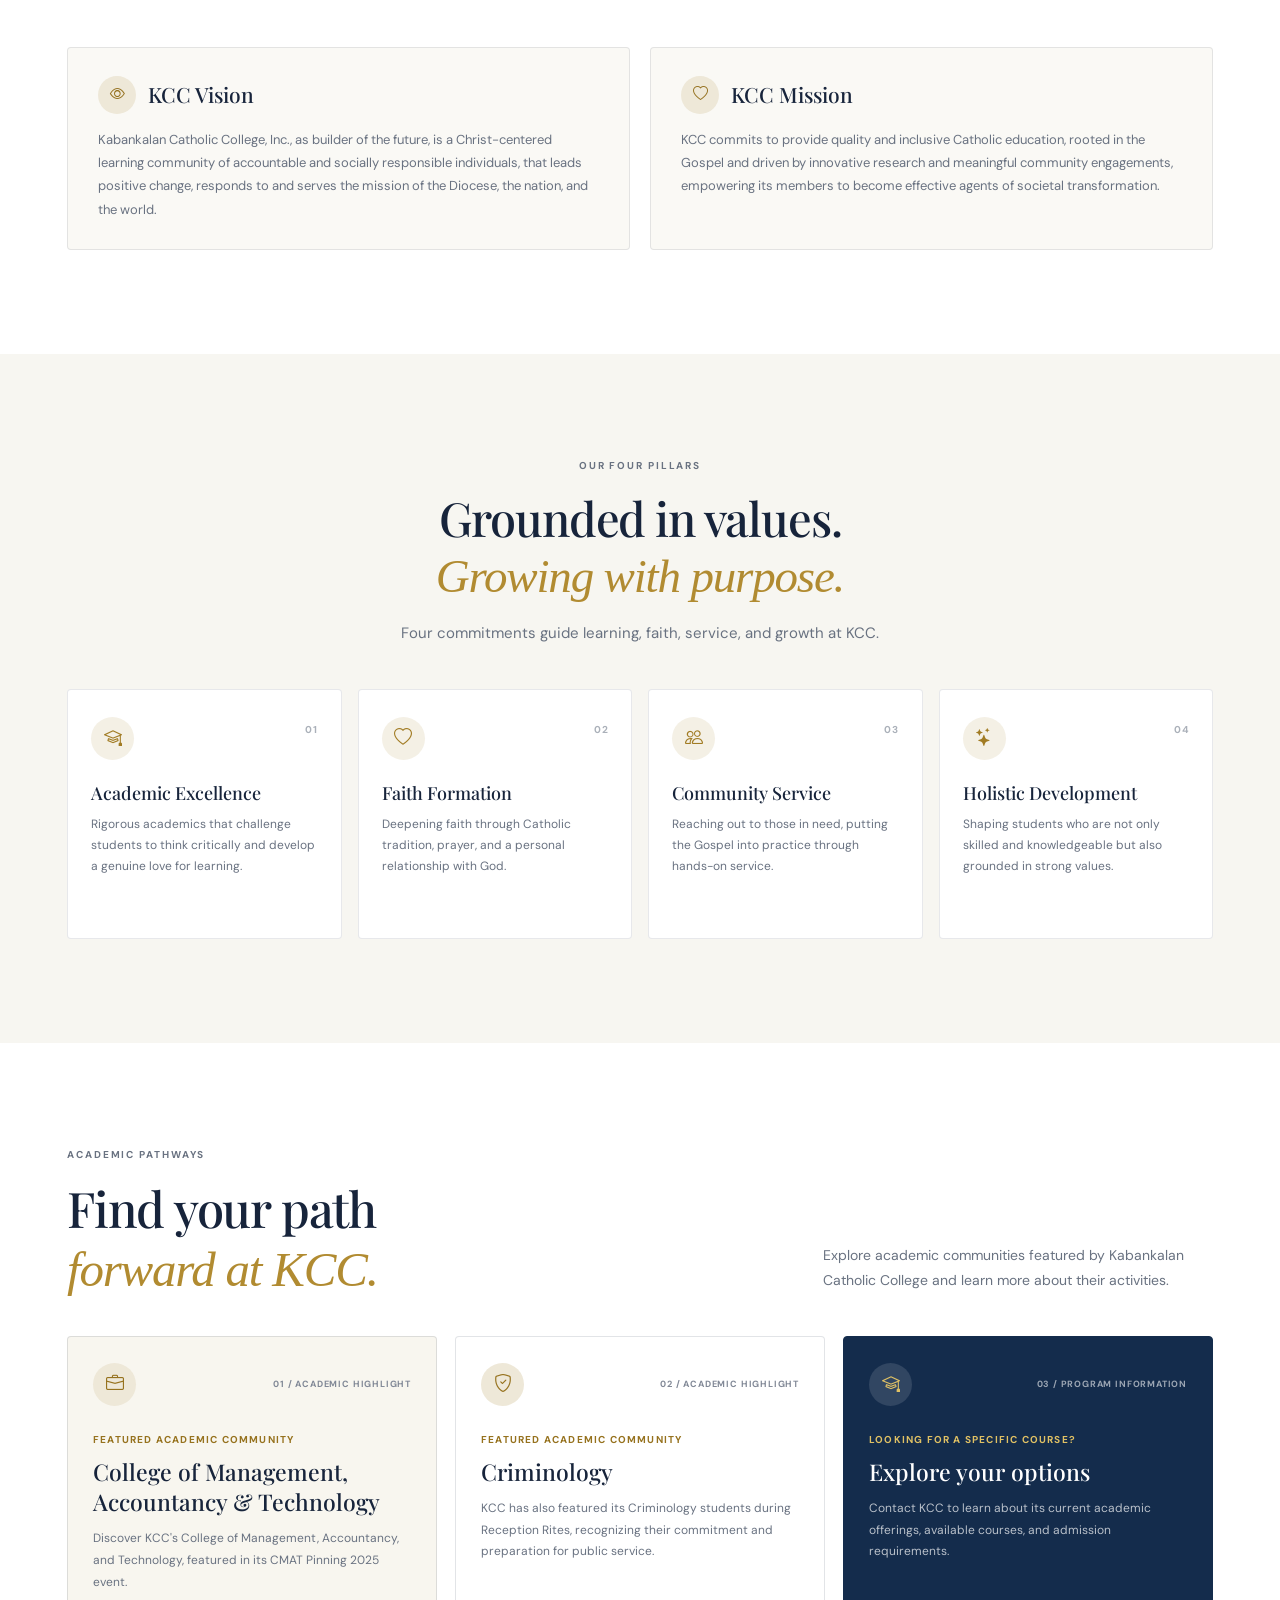
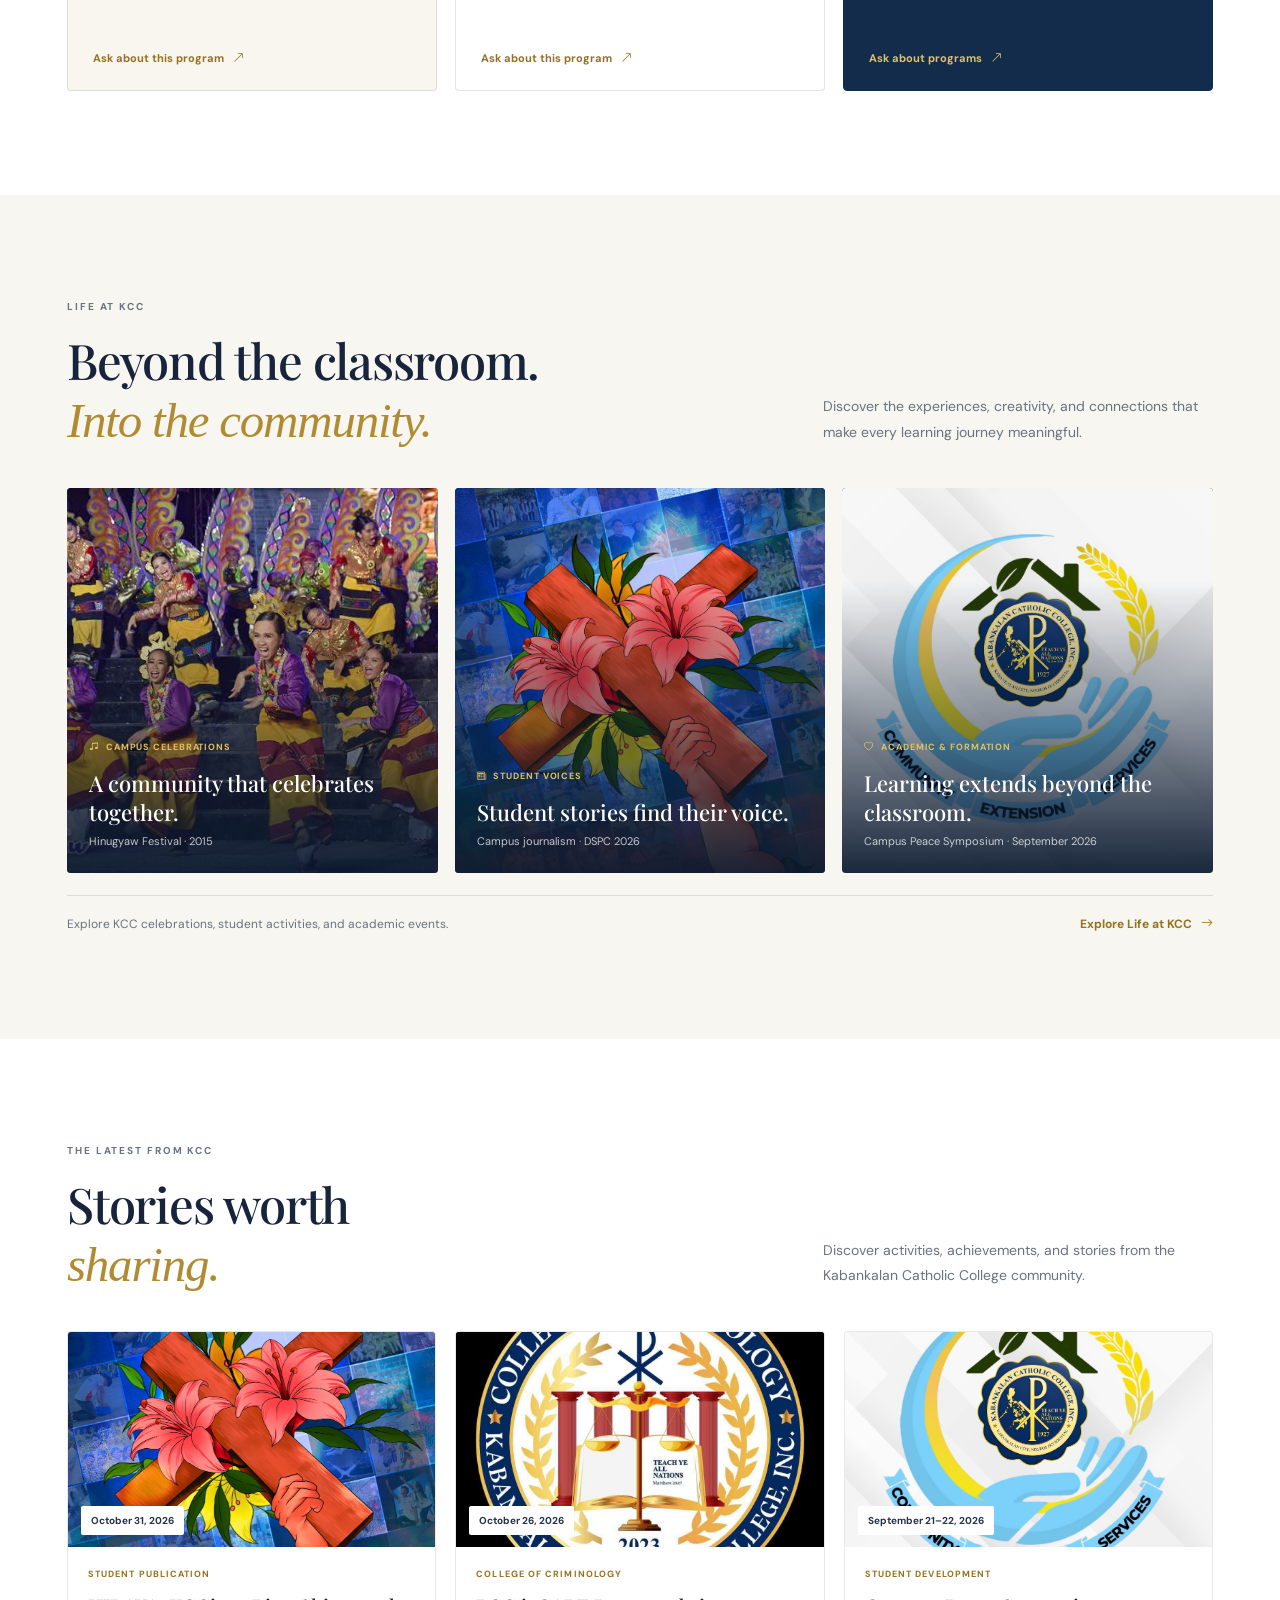
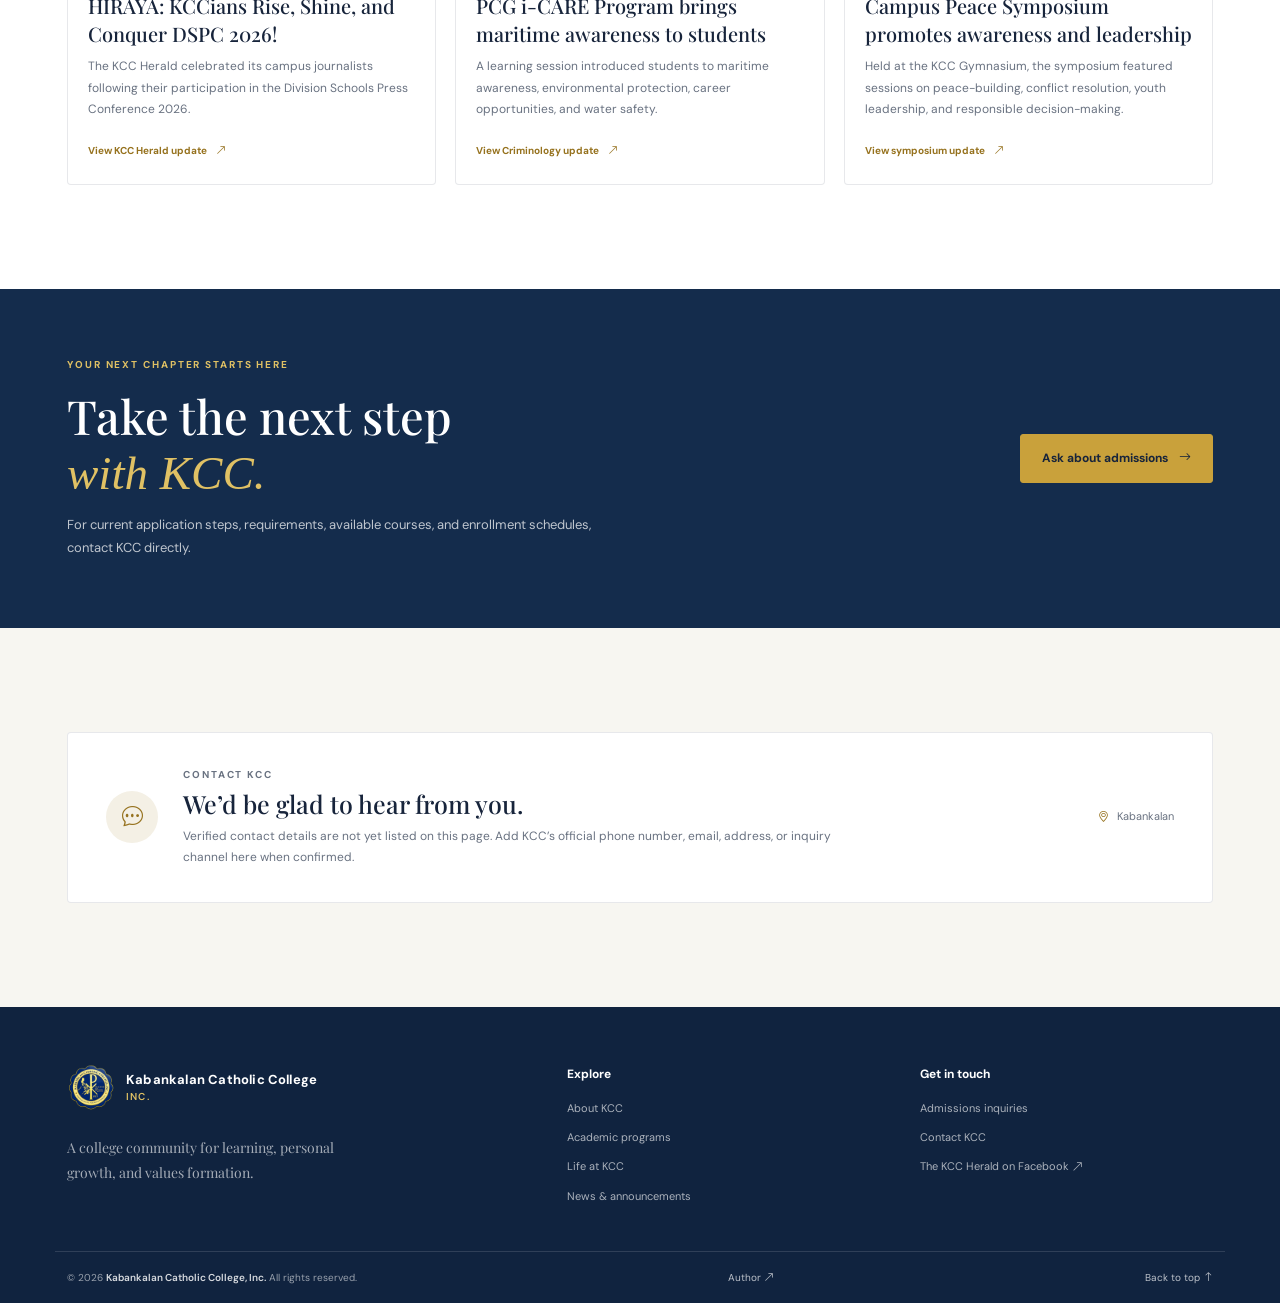
==== commit 003b4f28: "This commit Change the Courses" ====
--- a/index.html
+++ b/index.html
@@ -152,7 +152,7 @@
           <article class="program-card program-card-featured" data-aos="fade-up">
             <div class="program-card-top"><span class="program-icon"><i class="bi bi-briefcase" aria-hidden="true"></i></span><span class="program-index">01 / ACADEMIC HIGHLIGHT</span></div>
             <p class="program-label">Featured academic community</p>
-            <h3>Management, Accountancy &amp; Technology</h3>
+            <h3>College of Management, Accountancy &amp; Technology</h3>
             <p>Discover KCC's College of Management, Accountancy, and Technology, featured in its CMAT Pinning 2025 event.</p>
             <a href="#contact" aria-label="Ask about Management, Accountancy and Technology">Ask about this program <i class="bi bi-arrow-up-right" aria-hidden="true"></i></a>
           </article>
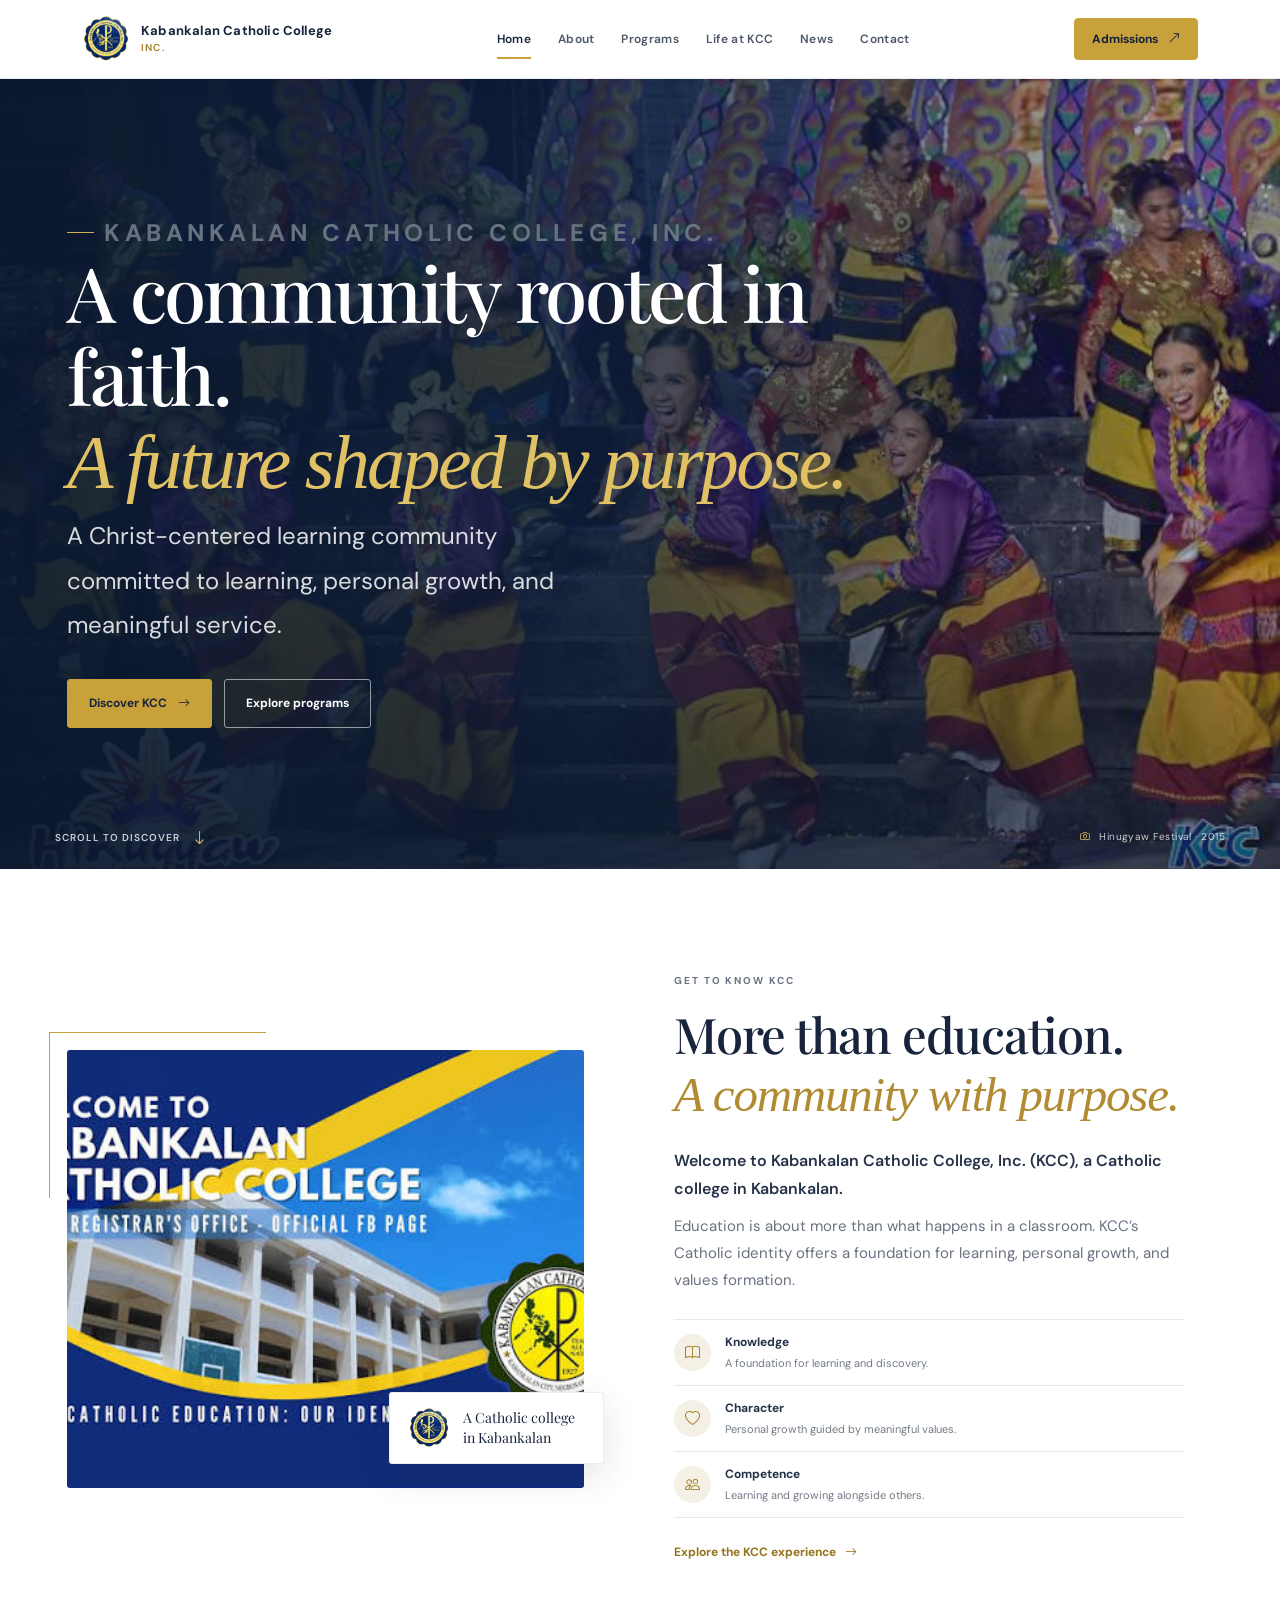
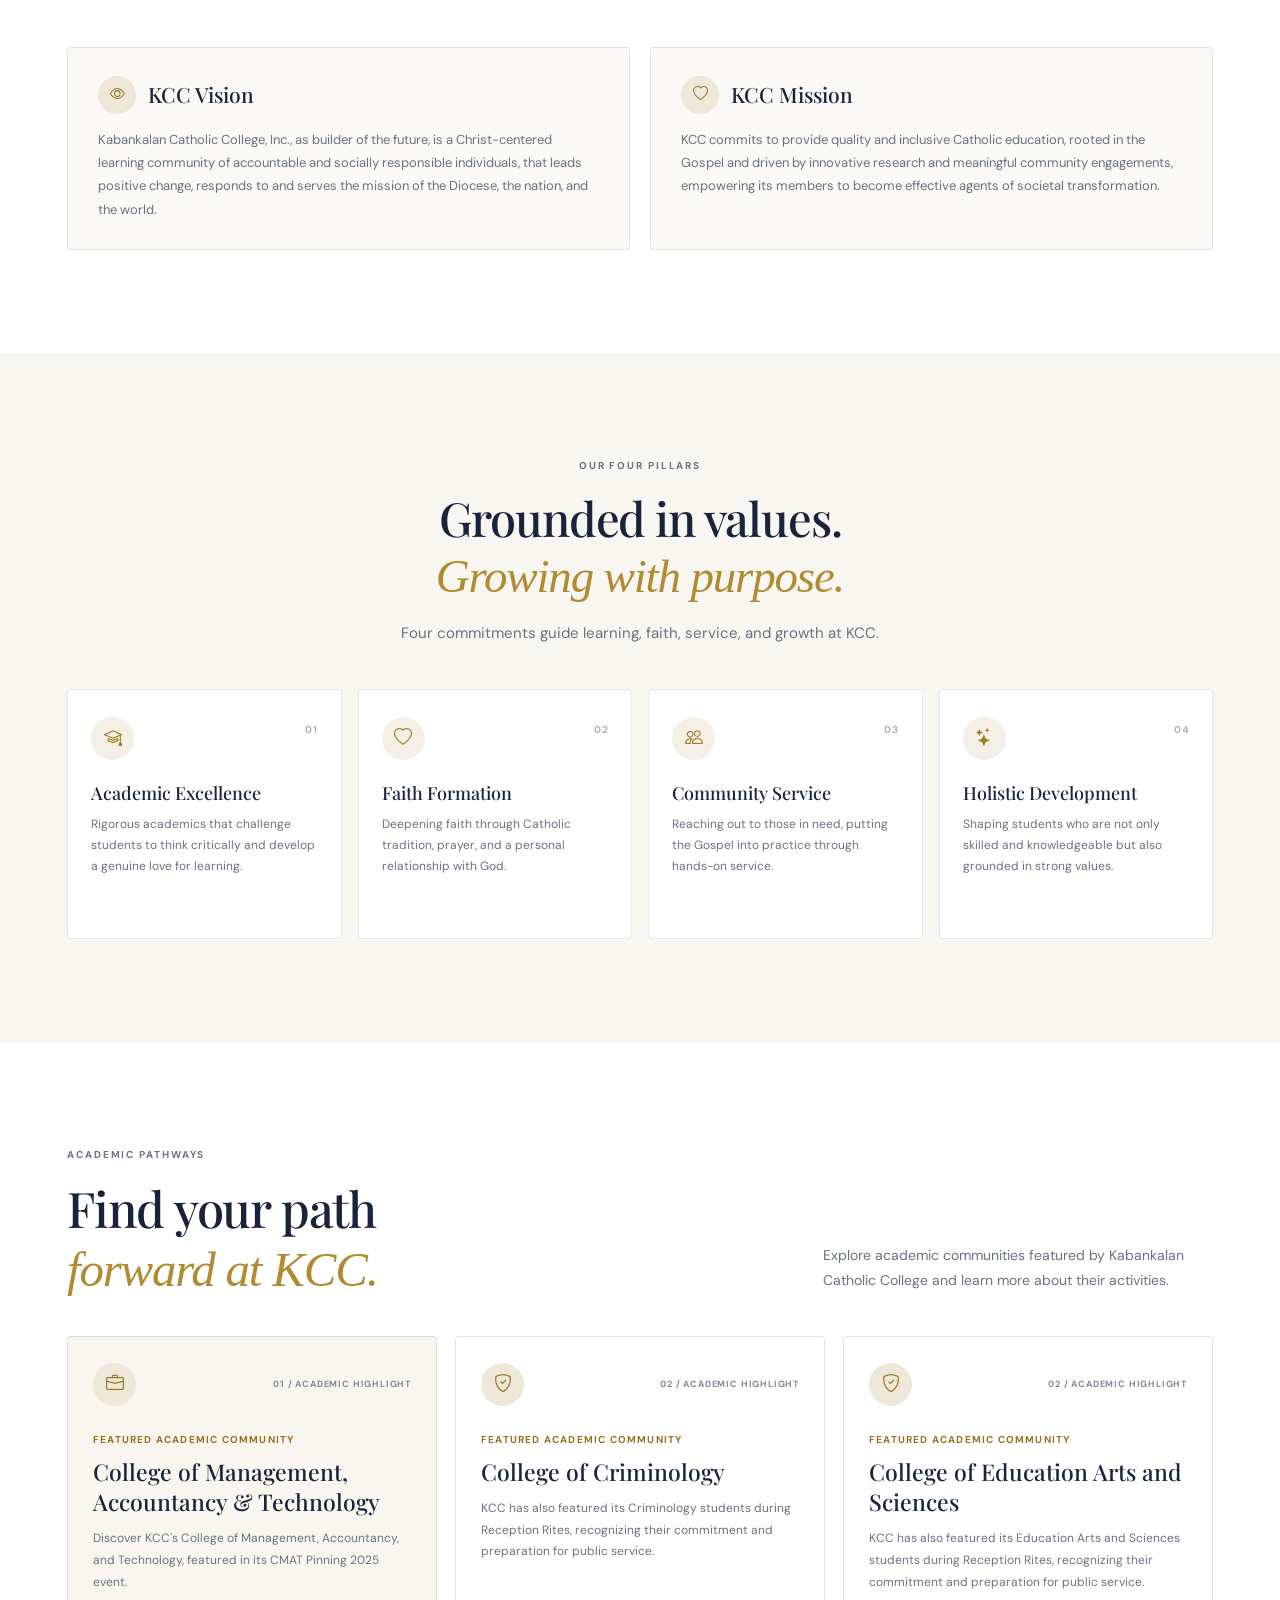
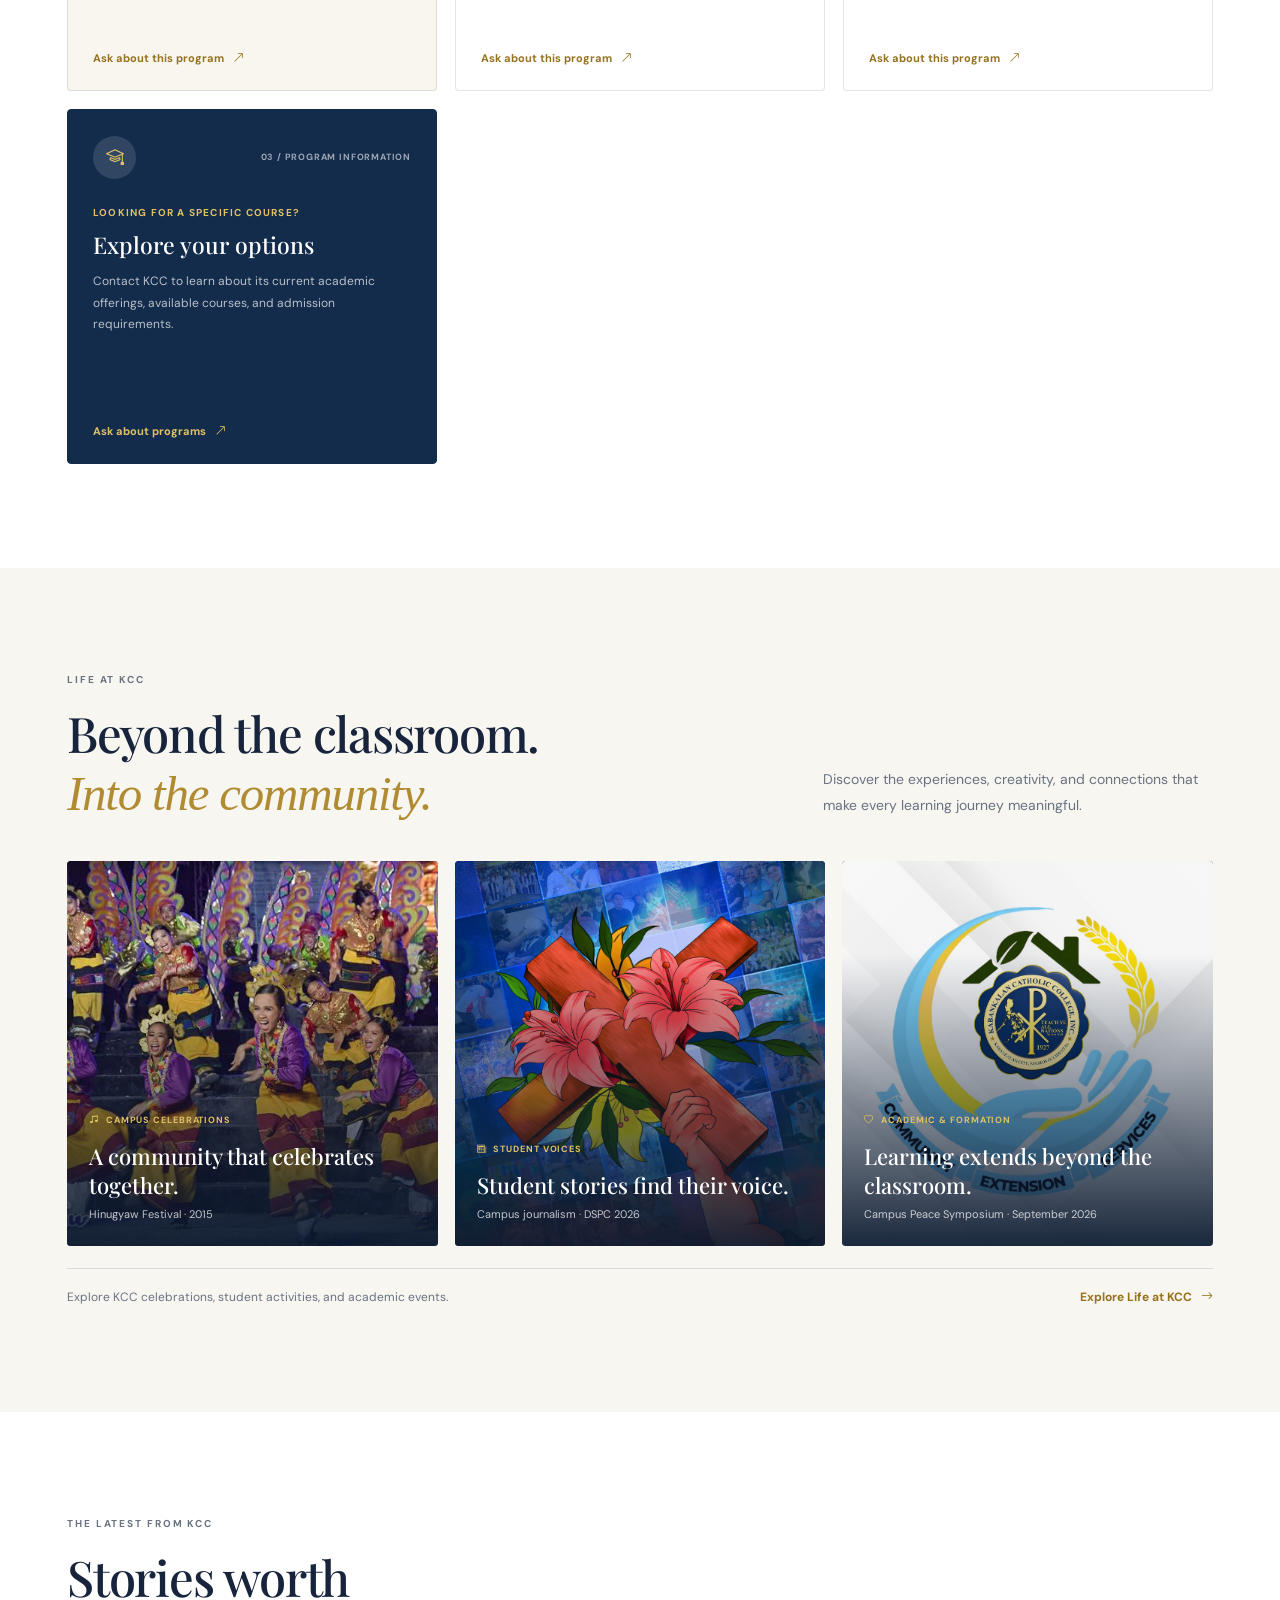
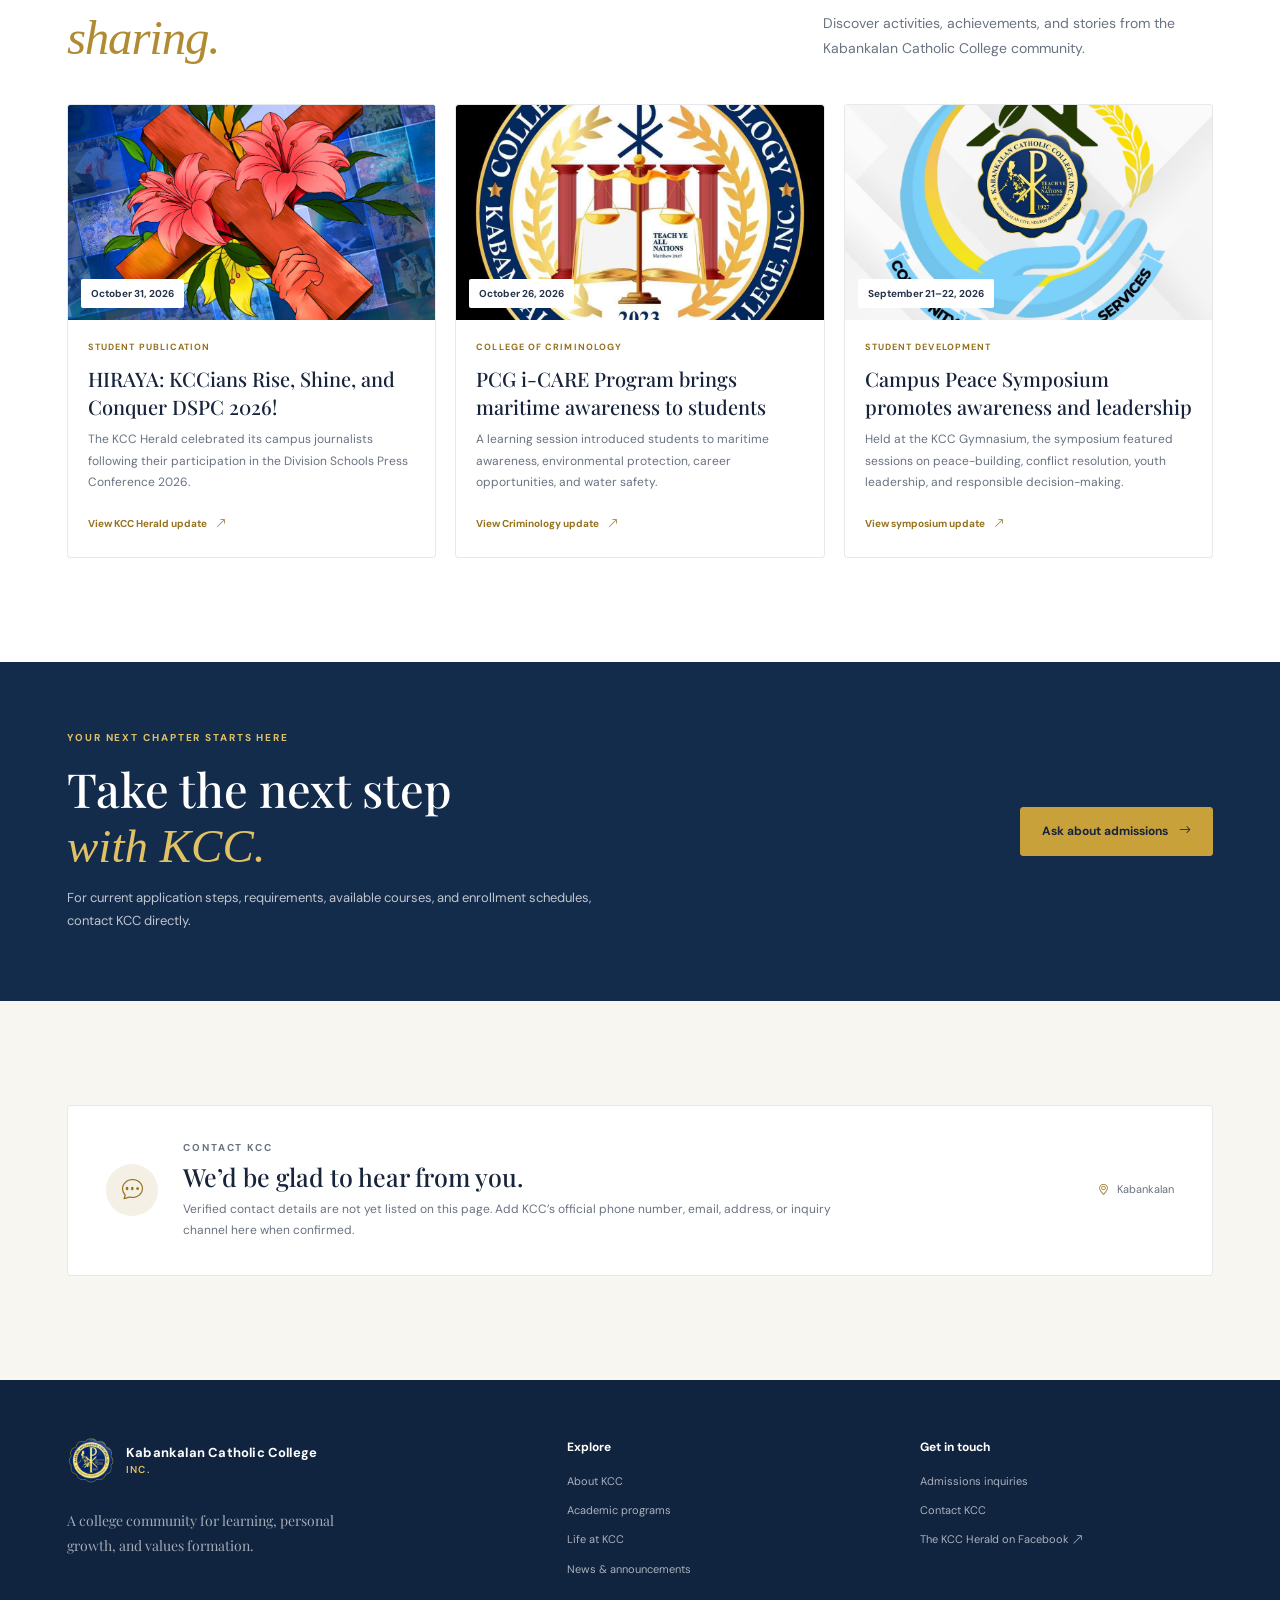
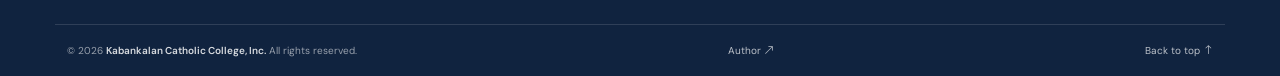
==== commit f224bbf7: "This commit add another Course" ====
--- a/index.html
+++ b/index.html
@@ -159,9 +159,16 @@
           <article class="program-card" data-aos="fade-up" data-aos-delay="100">
             <div class="program-card-top"><span class="program-icon"><i class="bi bi-shield-check" aria-hidden="true"></i></span><span class="program-index">02 / ACADEMIC HIGHLIGHT</span></div>
             <p class="program-label">Featured academic community</p>
-            <h3>Criminology</h3>
+            <h3>College of Criminology</h3>
             <p>KCC has also featured its Criminology students during Reception Rites, recognizing their commitment and preparation for public service.</p>
             <a href="#contact" aria-label="Ask about Criminology">Ask about this program <i class="bi bi-arrow-up-right" aria-hidden="true"></i></a>
+          </article>
+          <article class="program-card" data-aos="fade-up" data-aos-delay="100">
+            <div class="program-card-top"><span class="program-icon"><i class="bi bi-shield-check" aria-hidden="true"></i></span><span class="program-index">02 / ACADEMIC HIGHLIGHT</span></div>
+            <p class="program-label">Featured academic community</p>
+            <h3>College of Education Arts and Sciences</h3>
+            <p>KCC has also featured its Education Arts and Sciences students during Reception Rites, recognizing their commitment and preparation for public service.</p>
+            <a href="#contact" aria-label="Ask about Education Arts and Sciences">Ask about this program <i class="bi bi-arrow-up-right" aria-hidden="true"></i></a>
           </article>
           <article class="program-card program-card-inquiry" data-aos="fade-up" data-aos-delay="200">
             <div class="program-card-top"><span class="program-icon"><i class="bi bi-mortarboard" aria-hidden="true"></i></span><span class="program-index">03 / PROGRAM INFORMATION</span></div>
